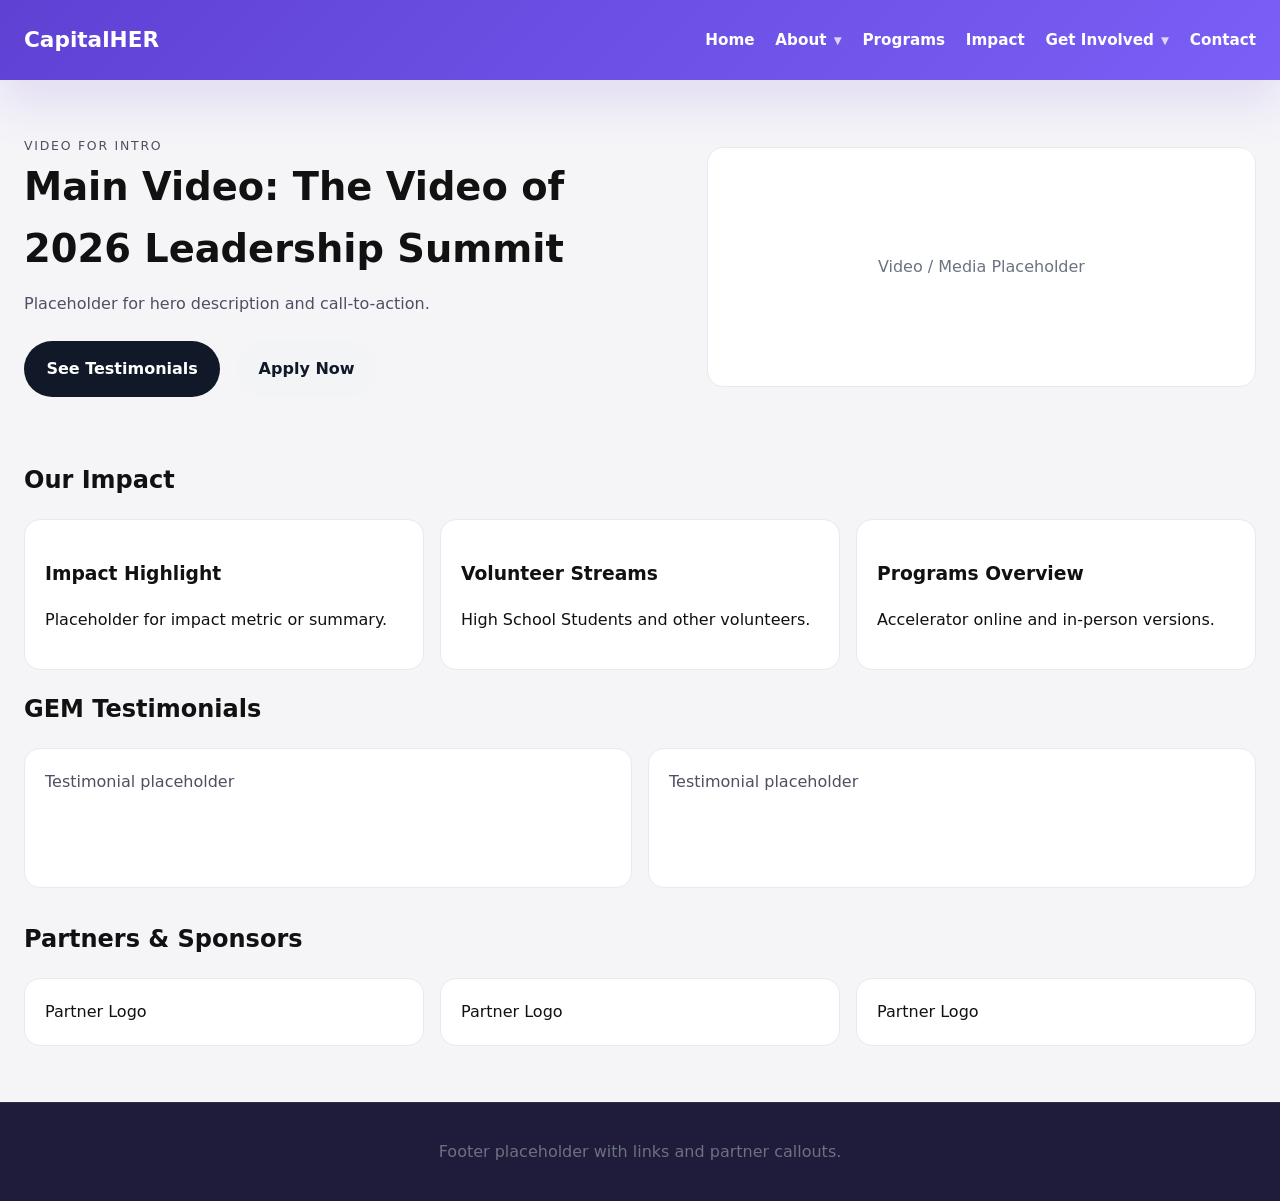
==== index.html @ e9efa6fd "rough" ====
<!doctype html>
<html lang="en">
<head>
  <meta charset="UTF-8">
  <meta name="viewport" content="width=device-width, initial-scale=1.0">
  <title>CapitalHER | Landing</title>
  <link rel="stylesheet" href="styles.css">
</head>
<body>
  <header class="site-header">
    <div class="logo">CapitalHER</div>
    <nav class="main-nav">
      <a href="index.html">Home</a>
      <details class="nav-group">
        <summary>About</summary>
        <div class="nav-dropdown">
          <a href="about-story.html">Our Story</a>
          <a href="about-team.html">Our Team</a>
          <a href="about-video.html">CapitalHER Video</a>
        </div>
      </details>
      <a href="programs.html">Programs</a>
      <a href="impact.html">Impact</a>
      <details class="nav-group">
        <summary>Get Involved</summary>
        <div class="nav-dropdown">
          <a href="get-involved-program.html">Apply to Program</a>
          <a href="get-involved-team.html">Apply to Team</a>
        </div>
      </details>
      <a href="contact.html">Contact</a>
    </nav>
  </header>

  <main>
    <section class="hero">
      <div class="hero-content">
        <p class="eyebrow">Video for Intro</p>
        <h1>Main Video: The Video of 2026 Leadership Summit</h1>
        <p class="intro-text">Placeholder for hero description and call-to-action.</p>
        <div class="hero-actions">
          <a class="btn" href="#testimonials">See Testimonials</a>
          <a class="btn secondary" href="get-involved.html">Apply Now</a>
        </div>
      </div>
      <div class="hero-media">
        <div class="video-placeholder">Video / Media Placeholder</div>
      </div>
    </section>

    <section class="overview" id="overview">
      <h2>Our Impact</h2>
      <div class="cards-grid">
        <article class="card"><h3>Impact Highlight</h3><p>Placeholder for impact metric or summary.</p></article>
        <article class="card"><h3>Volunteer Streams</h3><p>High School Students and other volunteers.</p></article>
        <article class="card"><h3>Programs Overview</h3><p>Accelerator online and in-person versions.</p></article>
      </div>
    </section>

    <section class="testimonials" id="testimonials">
      <h2>GEM Testimonials</h2>
      <div class="testimonial-list">
        <article class="testimonial-card"><p>Testimonial placeholder</p></article>
        <article class="testimonial-card"><p>Testimonial placeholder</p></article>
      </div>
    </section>

    <section class="partners">
      <h2>Partners & Sponsors</h2>
      <div class="partner-logos">
        <div class="logo-block">Partner Logo</div>
        <div class="logo-block">Partner Logo</div>
        <div class="logo-block">Partner Logo</div>
      </div>
    </section>
  </main>

  <footer class="site-footer">
    <p>Footer placeholder with links and partner callouts.</p>
  </footer>

  <script src="script.js"></script>
</body>
</html>
---- styles.css ----
:root {
  color-scheme: light;
  color: #111;
  background: #f5f5f8;
  font-family: Inter, system-ui, -apple-system, BlinkMacSystemFont, "Segoe UI", sans-serif;
}

* {
  box-sizing: border-box;
}

body {
  margin: 0;
  min-height: 100vh;
  line-height: 1.6;
}

img {
  max-width: 100%;
  display: block;
}

a {
  color: inherit;
  text-decoration: none;
}

.site-header,
.site-footer {
  padding: 1.25rem 1.5rem;
}

.site-header {
  position: sticky;
  top: 0;
  z-index: 10;
  background: linear-gradient(135deg, #5f41d4, #7b5ff6);
  box-shadow: 0 24px 48px rgba(92, 45, 208, 0.12);
  color: #ffffff;
}

.site-footer {
  background: #1f1b3a;
  color: #d8d7ff;
  border-top: 1px solid rgba(255,255,255,0.08);
}

.logo {
  font-weight: 800;
  font-size: 1.35rem;
  color: #ffffff;
}

.main-nav {
  display: flex;
  align-items: center;
  gap: 1.3rem;
  flex-wrap: wrap;
  margin-top: 0.75rem;
}

.main-nav a,
.main-nav summary {
  color: #ffffff;
  font-size: 0.95rem;
  font-weight: 600;
}

.main-nav a:hover,
.main-nav summary:hover {
  color: #f3ecff;
}

main {
  padding: 1.5rem;
}

.page-banner,
.hero,
.content-block,
.testimonials,
.partners,
.contact-block {
  margin-bottom: 2rem;
}

.page-banner h1,
.hero h1 {
  margin: 0 0 0.75rem;
  font-size: clamp(2rem, 3vw, 3rem);
}

.page-banner p,
.hero p,
.content-block p,
.testimonial-card p {
  margin: 0;
  color: #4f4f63;
}

.hero {
  display: grid;
  gap: 1.5rem;
  padding: 2rem 0;
}

.hero-content {
  max-width: 40rem;
}

.eyebrow {
  text-transform: uppercase;
  letter-spacing: 0.14em;
  font-size: 0.78rem;
  margin-bottom: 0.75rem;
  color: #8a8aa5;
}

.hero-actions {
  display: flex;
  flex-wrap: wrap;
  gap: 1rem;
  margin-top: 1.5rem;
}

.btn,
.btn.secondary {
  display: inline-flex;
  align-items: center;
  justify-content: center;
  padding: 0.95rem 1.4rem;
  border-radius: 999px;
  border: none;
  cursor: pointer;
  font-weight: 600;
}

.btn {
  background: #111827;
  color: #ffffff;
}

.btn.secondary {
  background: #f3f4f6;
  color: #111827;
}


.nav-group {
  position: relative;
}

.nav-group summary {
  list-style: none;
  cursor: pointer;
  display: inline-flex;
  align-items: center;
  gap: 0.2rem;
  padding: 0.5rem 0;
}

.nav-group summary::-webkit-details-marker {
  display: none;
}

.nav-group summary::after {
  content: '▼';
  font-size: 0.65rem;
  margin-left: 0.25rem;
  opacity: 0.75;
}

.nav-dropdown {
  position: absolute;
  top: calc(100% + 0.5rem);
  left: 0;
  background: #ffffff;
  border-radius: 1rem;
  padding: 0.75rem;
  box-shadow: 0 18px 40px rgba(15, 23, 42, 0.08);
  min-width: 12rem;
  display: grid;
  gap: 0.35rem;
  opacity: 0;
  pointer-events: none;
  transform: translateY(0.4rem);
  transition: opacity 0.2s ease, transform 0.2s ease;
  z-index: 20;
}

.nav-group[open] .nav-dropdown {
  opacity: 1;
  pointer-events: auto;
  transform: translateY(0);
}

.nav-dropdown a {
  display: block;
  padding: 0.7rem 0.9rem;
  border-radius: 0.8rem;
  color: #111827;
  background: #f8fafc;
}

.nav-dropdown a:hover {
  background: #eef2ff;
}

.video-placeholder,
.logo-block,
.testimonial-card,
.card {
  background: #ffffff;
  border: 1px solid #e8e8f0;
  border-radius: 1rem;
  padding: 1.25rem;
}

.video-placeholder {
  min-height: 240px;
  display: grid;
  place-items: center;
  color: #6b7280;
}

.grid-two-up,
.cards-grid,
.testimonial-list,
.partner-logos {
  display: grid;
  gap: 1rem;
}

.grid-two-up {
  grid-template-columns: repeat(auto-fit, minmax(18rem, 1fr));
}

.cards-grid,
.testimonial-list,
.partner-logos {
  grid-template-columns: repeat(auto-fit, minmax(14rem, 1fr));
}

.testimonial-card {
  min-height: 140px;
}

.content-block {
  padding: 1.5rem;
  background: #ffffff;
  border-radius: 1rem;
  border: 1px solid #e8e8f0;
}

.contact-form {
  display: grid;
  gap: 1rem;
  margin-top: 1rem;
}

.contact-form label {
  display: grid;
  gap: 0.5rem;
  font-weight: 600;
  color: #111827;
}

.contact-form input,
.contact-form textarea {
  width: 100%;
  padding: 0.95rem 1rem;
  border: 1px solid #d1d5db;
  border-radius: 0.85rem;
  background: #fff;
}

.contact-form textarea {
  min-height: 160px;
  resize: vertical;
}

.site-footer {
  text-align: center;
  color: #6b7280;
}

@media (min-width: 768px) {
  .site-header {
    display: flex;
    align-items: center;
    justify-content: space-between;
  }

  .main-nav {
    margin-top: 0;
  }

  .hero {
    grid-template-columns: 1.2fr 1fr;
    align-items: center;
  }
}
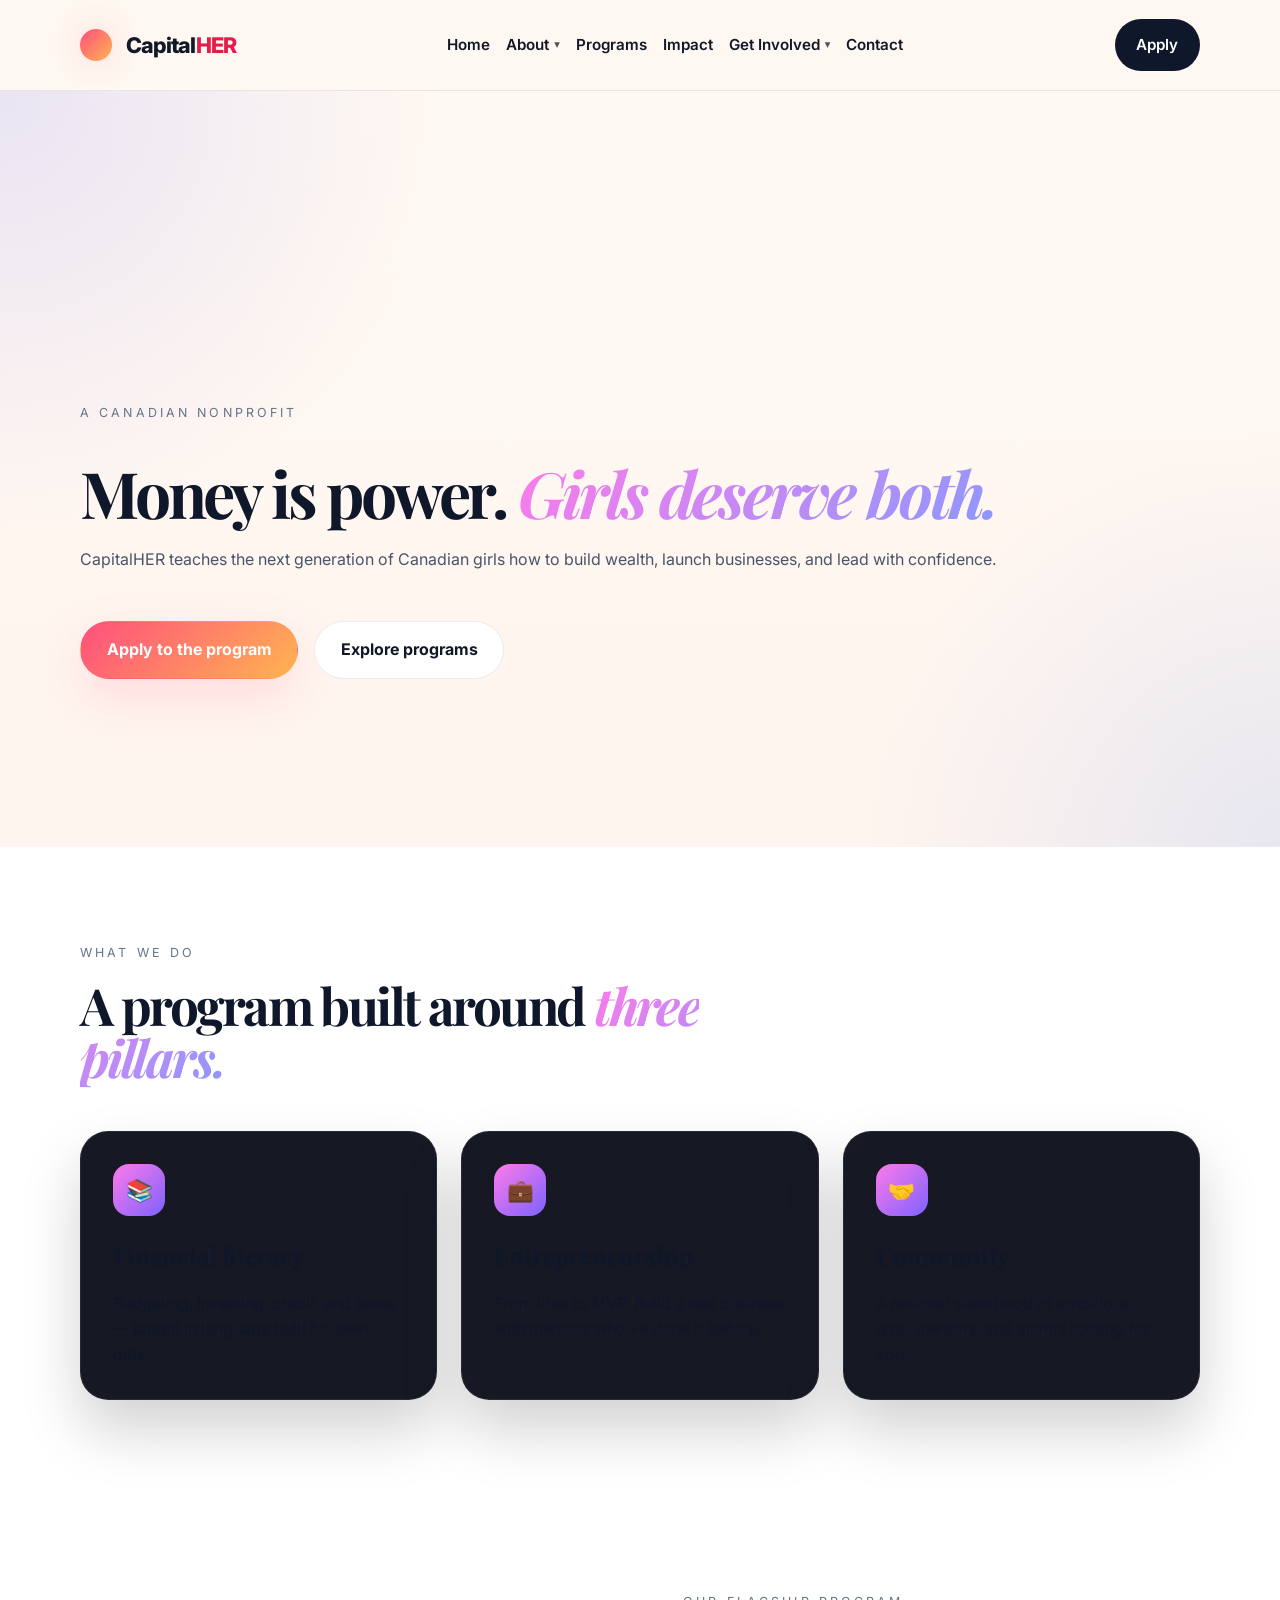
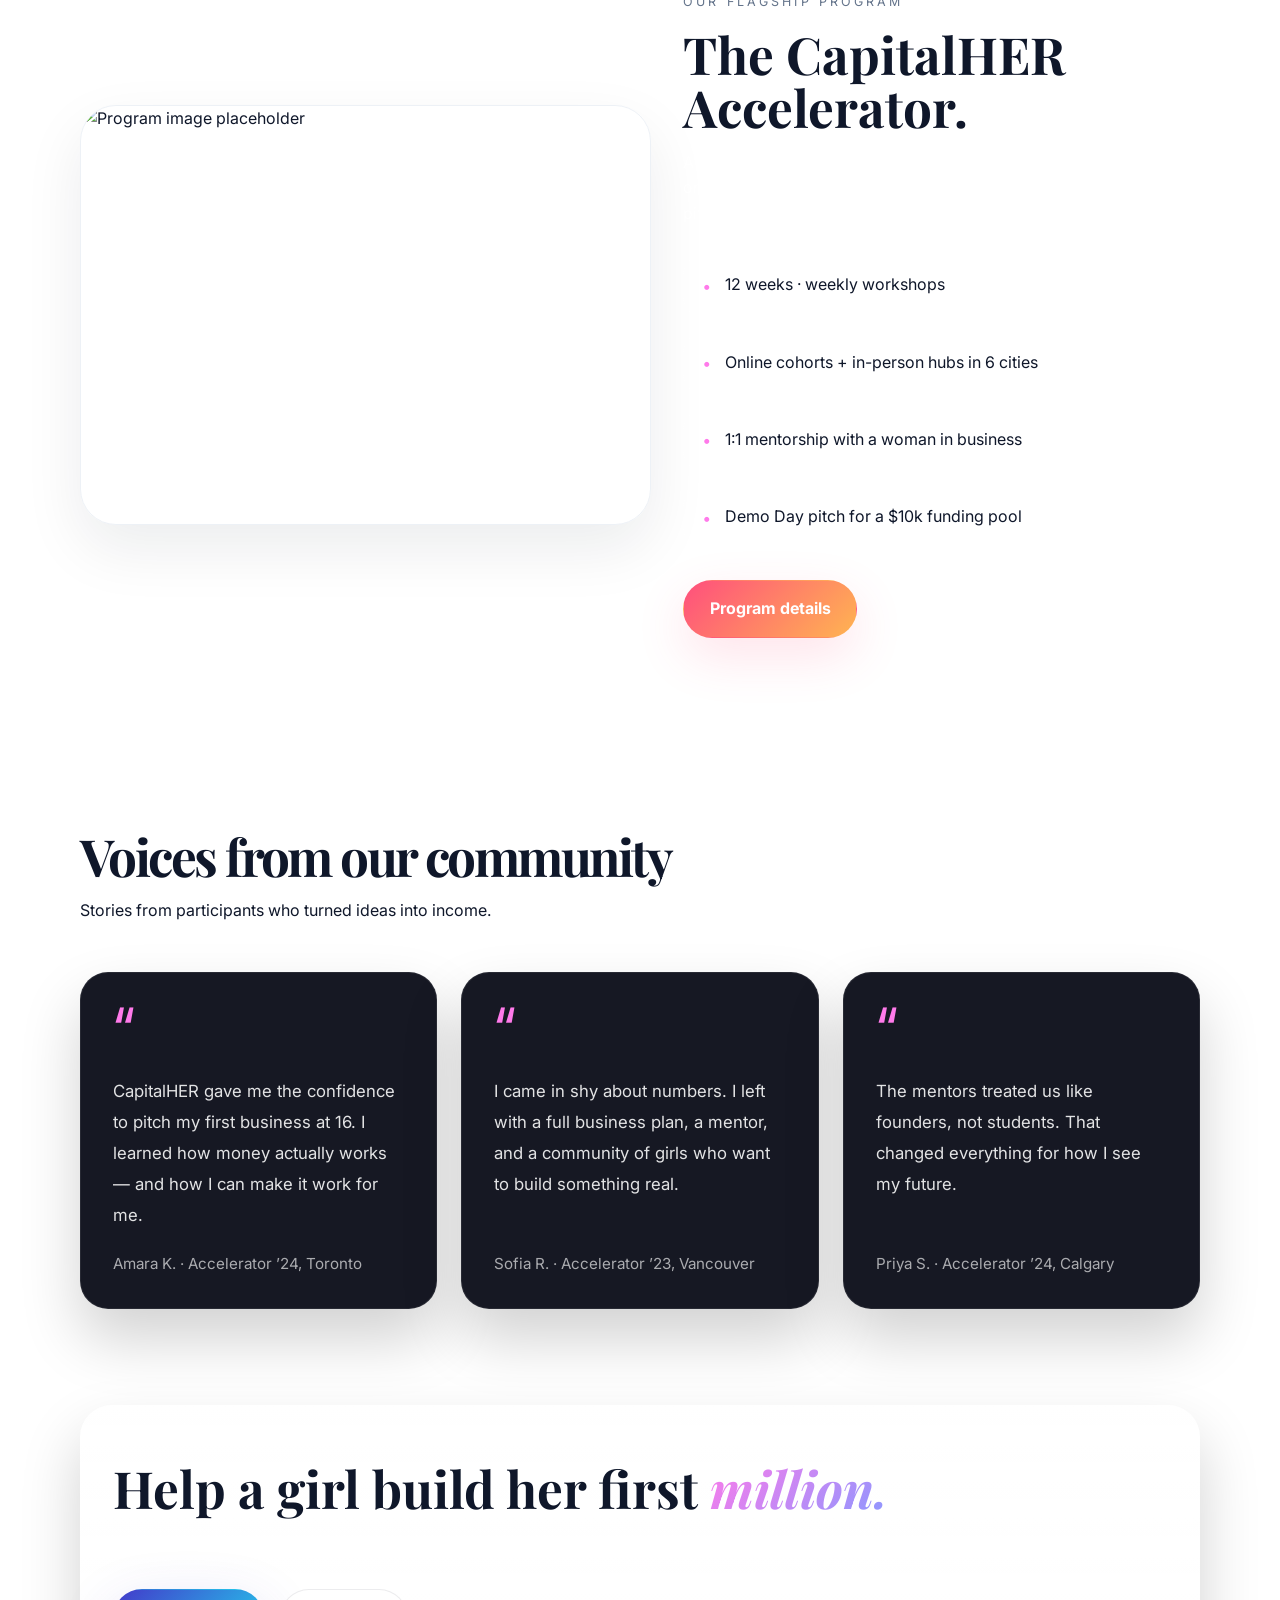
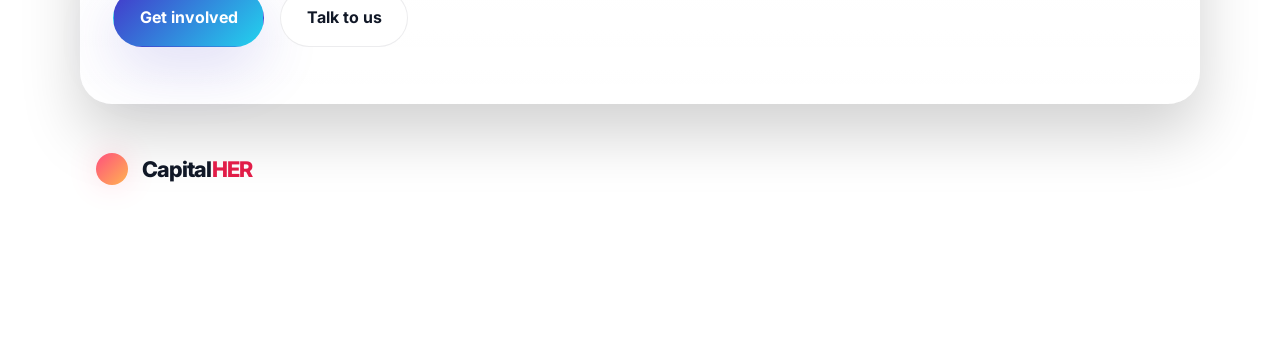
==== commit 0b3d9b91: "fix" ====
--- a/index.html
+++ b/index.html
@@ -3,82 +3,152 @@
 <head>
   <meta charset="UTF-8">
   <meta name="viewport" content="width=device-width, initial-scale=1.0">
-  <title>CapitalHER | Landing</title>
+  <title>CapitalHER — Empowering Girls in Canada</title>
   <link rel="stylesheet" href="styles.css">
 </head>
 <body>
+  <div class="page-shell">
   <header class="site-header">
-    <div class="logo">CapitalHER</div>
-    <nav class="main-nav">
-      <a href="index.html">Home</a>
-      <details class="nav-group">
-        <summary>About</summary>
-        <div class="nav-dropdown">
-          <a href="about-story.html">Our Story</a>
-          <a href="about-team.html">Our Team</a>
-          <a href="about-video.html">CapitalHER Video</a>
-        </div>
-      </details>
-      <a href="programs.html">Programs</a>
-      <a href="impact.html">Impact</a>
-      <details class="nav-group">
-        <summary>Get Involved</summary>
-        <div class="nav-dropdown">
-          <a href="get-involved-program.html">Apply to Program</a>
-          <a href="get-involved-team.html">Apply to Team</a>
-        </div>
-      </details>
-      <a href="contact.html">Contact</a>
-    </nav>
+    <div class="header-inner container">
+      <a class="brand" href="index.html">
+        <span class="brand-mark"></span>
+        <span class="brand-text">Capital<span>HER</span></span>
+      </a>
+      <nav class="main-nav" aria-label="Primary navigation">
+        <a href="index.html" class="nav-link">Home</a>
+        <details class="nav-group">
+          <summary class="nav-link">About</summary>
+          <div class="nav-dropdown">
+            <a href="about.html">About Us</a>
+            <a href="about-story.html">Our Story</a>
+            <a href="about-team.html">Our Team</a>
+            <a href="about-video.html">CapitalHER Video</a>
+          </div>
+        </details>
+        <a href="programs.html" class="nav-link">Programs</a>
+        <a href="impact.html" class="nav-link">Impact</a>
+        <details class="nav-group">
+          <summary class="nav-link">Get Involved</summary>
+          <div class="nav-dropdown">
+            <a href="get-involved.html">Overview</a>
+            <a href="get-involved-program.html">Apply to Program</a>
+            <a href="get-involved-team.html">Join the Team</a>
+          </div>
+        </details>
+        <a href="contact.html" class="nav-link">Contact</a>
+      </nav>
+      <button class="mobile-menu-toggle" aria-expanded="false" aria-label="Open menu">Menu</button>
+      <a href="get-involved-program.html" class="nav-action">Apply</a>
+    </div>
   </header>
 
-  <main>
-    <section class="hero">
-      <div class="hero-content">
-        <p class="eyebrow">Video for Intro</p>
-        <h1>Main Video: The Video of 2026 Leadership Summit</h1>
-        <p class="intro-text">Placeholder for hero description and call-to-action.</p>
-        <div class="hero-actions">
-          <a class="btn" href="#testimonials">See Testimonials</a>
-          <a class="btn secondary" href="get-involved.html">Apply Now</a>
+    <main>
+      <section class="hero-panel">
+        <div class="hero-overlay"></div>
+        <div class="hero-gradient"></div>
+        <div class="hero-content container">
+          <p class="eyebrow">A Canadian nonprofit</p>
+          <h1>Money is power. <span>Girls deserve both.</span></h1>
+          <p class="hero-copy">CapitalHER teaches the next generation of Canadian girls how to build wealth, launch businesses, and lead with confidence.</p>
+          <div class="hero-actions">
+            <a href="get-involved-program.html" class="btn btn-primary">Apply to the program</a>
+            <a href="programs.html" class="btn btn-secondary">Explore programs</a>
+          </div>
         </div>
+      </section>
+
+      <section class="section section-features container">
+        <div class="section-head">
+          <p class="eyebrow">What we do</p>
+          <h2>A program built around <span>three pillars.</span></h2>
+        </div>
+        <div class="feature-grid">
+          <article class="feature-card">
+            <div class="feature-icon">📚</div>
+            <h3>Financial literacy</h3>
+            <p>Budgeting, investing, credit, and taxes — taught in language built for teen girls.</p>
+          </article>
+          <article class="feature-card">
+            <div class="feature-icon">💼</div>
+            <h3>Entrepreneurship</h3>
+            <p>From idea to MVP. Build a real business with mentors who’ve done it before.</p>
+          </article>
+          <article class="feature-card">
+            <div class="feature-icon">🤝</div>
+            <h3>Community</h3>
+            <p>A national sisterhood of ambitious girls, mentors, and alumni rooting for you.</p>
+          </article>
+        </div>
+      </section>
+
+      <section class="section section-program container split-section">
+        <div class="split-image">
+          <img src="https://via.placeholder.com/1000x620?text=Program+image" alt="Program image placeholder">
+        </div>
+        <div class="split-content">
+          <p class="eyebrow">Our flagship program</p>
+          <h2>The CapitalHER <span>Accelerator.</span></h2>
+          <p class="section-copy">A 12-week cohort program for girls aged 13–18. Weekly workshops on money and business, paired with a mentor and a real Demo Day pitch — online or in-person.</p>
+          <ul class="program-list">
+            <li>12 weeks · weekly workshops</li>
+            <li>Online cohorts + in-person hubs in 6 cities</li>
+            <li>1:1 mentorship with a woman in business</li>
+            <li>Demo Day pitch for a $10k funding pool</li>
+          </ul>
+          <a href="programs.html" class="btn btn-primary">Program details</a>
+        </div>
+      </section>
+
+      <section class="section section-testimonials container">
+        <div class="section-head wide">
+          <h2>Voices from our community</h2>
+          <p>Stories from participants who turned ideas into income.</p>
+        </div>
+        <div class="testimonial-grid">
+          <article class="testimonial-card">
+            <span class="quote-mark">“</span>
+            <blockquote>CapitalHER gave me the confidence to pitch my first business at 16. I learned how money actually works — and how I can make it work for me.</blockquote>
+            <footer>Amara K. · Accelerator ’24, Toronto</footer>
+          </article>
+          <article class="testimonial-card">
+            <span class="quote-mark">“</span>
+            <blockquote>I came in shy about numbers. I left with a full business plan, a mentor, and a community of girls who want to build something real.</blockquote>
+            <footer>Sofia R. · Accelerator ’23, Vancouver</footer>
+          </article>
+          <article class="testimonial-card">
+            <span class="quote-mark">“</span>
+            <blockquote>The mentors treated us like founders, not students. That changed everything for how I see my future.</blockquote>
+            <footer>Priya S. · Accelerator ’24, Calgary</footer>
+          </article>
+        </div>
+      </section>
+
+      <section class="section section-cta container cta-panel">
+        <div class="cta-content">
+          <h2>Help a girl build her first <span>million.</span></h2>
+          <p>Mentor, volunteer, sponsor, or apply. There’s a way for everyone to be part of this story.</p>
+          <div class="hero-actions">
+            <a href="get-involved.html" class="btn btn-gradient">Get involved</a>
+            <a href="contact.html" class="btn btn-secondary">Talk to us</a>
+          </div>
+        </div>
+      </section>
+    </main>
+  <footer class="site-footer">
+    <div class="footer-inner container">
+      <div class="footer-brand">
+        <span class="brand-mark"></span>
+        <span class="brand-text">Capital<span>HER</span></span>
       </div>
-      <div class="hero-media">
-        <div class="video-placeholder">Video / Media Placeholder</div>
+      <p>Empowering girls across Canada through financial literacy and entrepreneurship education.</p>
+      <div class="footer-links">
+        <a href="#">Instagram</a>
+        <a href="#">LinkedIn</a>
+        <a href="mailto:hello@capitalher.ca">Email</a>
       </div>
-    </section>
-
-    <section class="overview" id="overview">
-      <h2>Our Impact</h2>
-      <div class="cards-grid">
-        <article class="card"><h3>Impact Highlight</h3><p>Placeholder for impact metric or summary.</p></article>
-        <article class="card"><h3>Volunteer Streams</h3><p>High School Students and other volunteers.</p></article>
-        <article class="card"><h3>Programs Overview</h3><p>Accelerator online and in-person versions.</p></article>
-      </div>
-    </section>
-
-    <section class="testimonials" id="testimonials">
-      <h2>GEM Testimonials</h2>
-      <div class="testimonial-list">
-        <article class="testimonial-card"><p>Testimonial placeholder</p></article>
-        <article class="testimonial-card"><p>Testimonial placeholder</p></article>
-      </div>
-    </section>
-
-    <section class="partners">
-      <h2>Partners & Sponsors</h2>
-      <div class="partner-logos">
-        <div class="logo-block">Partner Logo</div>
-        <div class="logo-block">Partner Logo</div>
-        <div class="logo-block">Partner Logo</div>
-      </div>
-    </section>
-  </main>
-
-  <footer class="site-footer">
-    <p>Footer placeholder with links and partner callouts.</p>
+    </div>
   </footer>
-
+  </div>
   <script src="script.js"></script>
 </body>
-</html>
+</html>
--- a/styles.css
+++ b/styles.css
@@ -1,21 +1,40 @@
+@import url('https://fonts.googleapis.com/css2?family=Inter:wght@400;500;600;700;800&family=Playfair+Display:ital,wght@0,700;1,700&display=swap');
+
+/* Global theme */
 :root {
   color-scheme: light;
-  color: #111;
-  background: #f5f5f8;
-  font-family: Inter, system-ui, -apple-system, BlinkMacSystemFont, "Segoe UI", sans-serif;
+  font-family: 'Inter', system-ui, -apple-system, BlinkMacSystemFont, "Segoe UI", sans-serif;
+  background: #fff8f4;
+  color: #0f172a;
+}
+
+h1,
+h2,
+h3,
+.card h2,
+.feature-card h3,
+.metric-card h3,
+.role-card h3 {
+  font-family: 'Playfair Display', Georgia, serif;
 }
 
 * {
   box-sizing: border-box;
+}
+
+html {
+  scroll-behavior: smooth;
 }
 
 body {
   margin: 0;
   min-height: 100vh;
   line-height: 1.6;
-}
-
-img {
+  background: #ffffff;
+}
+
+img,
+video {
   max-width: 100%;
   display: block;
 }
@@ -25,129 +44,115 @@
   text-decoration: none;
 }
 
-.site-header,
-.site-footer {
-  padding: 1.25rem 1.5rem;
+button,
+input,
+select,
+textarea {
+  font: inherit;
+}
+
+.page-shell {
+  min-height: 100vh;
+  display: flex;
+  flex-direction: column;
+}
+
+.container {
+  width: min(1120px, calc(100% - 2rem));
+  margin: 0 auto;
 }
 
 .site-header {
   position: sticky;
   top: 0;
-  z-index: 10;
-  background: linear-gradient(135deg, #5f41d4, #7b5ff6);
-  box-shadow: 0 24px 48px rgba(92, 45, 208, 0.12);
-  color: #ffffff;
-}
-
-.site-footer {
-  background: #1f1b3a;
-  color: #d8d7ff;
-  border-top: 1px solid rgba(255,255,255,0.08);
-}
-
-.logo {
+  z-index: 20;
+  backdrop-filter: blur(18px);
+  background: rgba(255, 247, 240, 0.92);
+  border-bottom: 1px solid rgba(15, 23, 42, 0.08);
+}
+
+.header-inner {
+  display: flex;
+  align-items: center;
+  justify-content: space-between;
+  gap: 1rem;
+  padding: 1rem 0;
+}
+
+.brand {
+  display: inline-flex;
+  align-items: center;
+  gap: 0.85rem;
+}
+
+.brand-mark {
+  width: 2rem;
+  height: 2rem;
+  border-radius: 1rem;
+  background: linear-gradient(135deg, #ff4f7d 0%, #ffb451 100%);
+  box-shadow: 0 0 30px rgba(255, 84, 125, 0.2);
+}
+
+.brand-text {
+  font-size: 1.35rem;
   font-weight: 800;
-  font-size: 1.35rem;
-  color: #ffffff;
+  letter-spacing: -0.04em;
+  color: #111827;
+}
+
+.brand-text span {
+  color: #e11d48;
 }
 
 .main-nav {
   display: flex;
   align-items: center;
-  gap: 1.3rem;
-  flex-wrap: wrap;
-  margin-top: 0.75rem;
-}
-
-.main-nav a,
-.main-nav summary {
+  justify-content: flex-end;
+  gap: 1rem;
+  flex: none;
+}
+
+.nav-link,
+.nav-action {
+  color: #111827;
+  font-weight: 600;
+  font-size: 0.95rem;
+}
+
+.nav-link:hover,
+.nav-action:hover {
+  color: #be185d;
+}
+
+.nav-action {
+  padding: 0.85rem 1.35rem;
+  border-radius: 999px;
+  background: #0f172a;
   color: #ffffff;
-  font-size: 0.95rem;
-  font-weight: 600;
-}
-
-.main-nav a:hover,
-.main-nav summary:hover {
-  color: #f3ecff;
-}
-
-main {
-  padding: 1.5rem;
-}
-
-.page-banner,
-.hero,
-.content-block,
-.testimonials,
-.partners,
-.contact-block {
-  margin-bottom: 2rem;
-}
-
-.page-banner h1,
-.hero h1 {
-  margin: 0 0 0.75rem;
-  font-size: clamp(2rem, 3vw, 3rem);
-}
-
-.page-banner p,
-.hero p,
-.content-block p,
-.testimonial-card p {
-  margin: 0;
-  color: #4f4f63;
-}
-
-.hero {
-  display: grid;
-  gap: 1.5rem;
-  padding: 2rem 0;
-}
-
-.hero-content {
-  max-width: 40rem;
-}
-
-.eyebrow {
-  text-transform: uppercase;
-  letter-spacing: 0.14em;
-  font-size: 0.78rem;
-  margin-bottom: 0.75rem;
-  color: #8a8aa5;
-}
-
-.hero-actions {
-  display: flex;
-  flex-wrap: wrap;
-  gap: 1rem;
-  margin-top: 1.5rem;
-}
-
-.btn,
-.btn.secondary {
-  display: inline-flex;
+  transition: background 0.2s ease, transform 0.2s ease;
+}
+
+.nav-group {
+  position: relative;
+}
+
+.mobile-menu-toggle {
+  display: none;
   align-items: center;
   justify-content: center;
-  padding: 0.95rem 1.4rem;
+  gap: 0.35rem;
+  border: 1px solid rgba(148, 163, 184, 0.3);
   border-radius: 999px;
-  border: none;
+  padding: 0.8rem 1rem;
+  background: rgba(255, 255, 255, 0.92);
+  color: #334155;
   cursor: pointer;
-  font-weight: 600;
-}
-
-.btn {
-  background: #111827;
-  color: #ffffff;
-}
-
-.btn.secondary {
-  background: #f3f4f6;
-  color: #111827;
-}
-
-
-.nav-group {
-  position: relative;
+  font-weight: 700;
+  transition: background 0.2s ease, transform 0.2s ease;
+}
+
+.mobile-menu-toggle:hover {
+  background: rgba(255, 255, 255, 1);
 }
 
 .nav-group summary {
@@ -155,8 +160,8 @@
   cursor: pointer;
   display: inline-flex;
   align-items: center;
-  gap: 0.2rem;
-  padding: 0.5rem 0;
+  gap: 0.3rem;
+  padding: 0.65rem 0;
 }
 
 .nav-group summary::-webkit-details-marker {
@@ -164,28 +169,25 @@
 }
 
 .nav-group summary::after {
-  content: '▼';
-  font-size: 0.65rem;
-  margin-left: 0.25rem;
+  content: '▾';
+  font-size: 0.7rem;
   opacity: 0.75;
 }
 
 .nav-dropdown {
   position: absolute;
-  top: calc(100% + 0.5rem);
+  top: calc(100% + 0.6rem);
   left: 0;
   background: #ffffff;
+  border: 1px solid rgba(148, 163, 184, 0.18);
   border-radius: 1rem;
-  padding: 0.75rem;
-  box-shadow: 0 18px 40px rgba(15, 23, 42, 0.08);
-  min-width: 12rem;
-  display: grid;
-  gap: 0.35rem;
+  padding: 0.7rem;
+  min-width: 14rem;
+  box-shadow: 0 30px 60px rgba(15, 23, 42, 0.06);
   opacity: 0;
   pointer-events: none;
   transform: translateY(0.4rem);
   transition: opacity 0.2s ease, transform 0.2s ease;
-  z-index: 20;
 }
 
 .nav-group[open] .nav-dropdown {
@@ -196,107 +198,528 @@
 
 .nav-dropdown a {
   display: block;
-  padding: 0.7rem 0.9rem;
-  border-radius: 0.8rem;
+  padding: 0.85rem 1rem;
+  border-radius: 0.95rem;
+  color: #0f172a;
+}
+
+.nav-dropdown a:hover {
+  background: #eff6ff;
+}
+
+.hero-panel,
+.page-banner {
+  position: relative;
+  overflow: hidden;
+}
+
+.hero-panel {
+  min-height: 84vh;
+  display: grid;
+  place-items: center;
+  background: linear-gradient(180deg, #fff6f0 0%, #fff1ec 100%);
+}
+
+.hero-panel::before,
+.page-banner::before {
+  content: '';
+  position: absolute;
+  inset: 0;
+  background: linear-gradient(180deg, rgba(255, 249, 243, 0.98), rgba(255, 245, 239, 0.85));
+}
+
+.hero-gradient {
+  position: absolute;
+  inset: 0;
+  background: radial-gradient(circle at top left, rgba(99, 102, 241, 0.14), transparent 30%),
+    radial-gradient(circle at bottom right, rgba(59, 130, 246, 0.12), transparent 28%);
+}
+
+.hero-content,
+.page-banner .banner-content {
+  position: relative;
+  z-index: 1;
+}
+
+.hero-content {
+  display: grid;
+  gap: 1.5rem;
+  padding: 5rem 0 6rem;
+}
+
+.page-banner {
+  padding: 5rem 0 4rem;
+}
+
+.page-banner .banner-content {
+  max-width: 720px;
+}
+
+.page-banner h1,
+.hero-content h1 {
+  margin: 0;
+  font-size: clamp(3rem, 5vw, 5.5rem);
+  line-height: 0.95;
+  letter-spacing: -0.05em;
+  font-weight: 700;
+}
+
+.page-banner h1 span,
+.hero-content h1 span {
+  font-style: italic;
+  background: linear-gradient(135deg, #ff7aea, #8b98ff);
+  -webkit-background-clip: text;
+  color: transparent;
+}
+
+.page-banner p,
+.hero-copy,
+.section-copy,
+.content-block p {
+  margin: 0;
+  color: #475569;
+}
+
+.page-banner p {
+  margin-top: 1.25rem;
+  max-width: 48rem;
+}
+
+.eyebrow {
+  text-transform: uppercase;
+  letter-spacing: 0.25em;
+  font-size: 0.78rem;
+  color: #64748b;
+  margin: 0 0 1rem;
+}
+
+.hero-actions,
+.action-group {
+  display: flex;
+  flex-wrap: wrap;
+  gap: 1rem;
+  margin-top: 1.5rem;
+}
+
+.btn {
+  display: inline-flex;
+  align-items: center;
+  justify-content: center;
+  gap: 0.5rem;
+  padding: 0.95rem 1.6rem;
+  border-radius: 999px;
+  border: 1px solid transparent;
+  font-weight: 700;
+  transition: transform 0.2s ease, background 0.2s ease, color 0.2s ease;
+}
+
+.btn:hover {
+  transform: translateY(-1px);
+}
+
+.btn-primary {
+  background: linear-gradient(135deg, #ff4f7d 0%, #ffb451 100%);
+  color: #ffffff;
+  border: 1px solid transparent;
+  box-shadow: 0 18px 50px rgba(255, 79, 125, 0.16);
+}
+
+.btn-gradient {
+  background: linear-gradient(135deg, #4338ca 0%, #22d3ee 100%);
+  color: #fff;
+  box-shadow: 0 20px 60px rgba(67, 56, 202, 0.18);
+}
+
+.btn-secondary {
+  background: #ffffff;
   color: #111827;
-  background: #f8fafc;
-}
-
-.nav-dropdown a:hover {
-  background: #eef2ff;
-}
-
-.video-placeholder,
-.logo-block,
+  border: 1px solid rgba(15, 23, 42, 0.08);
+}
+
+.section {
+  padding: 6rem 0;
+}
+
+.section-head {
+  max-width: 48rem;
+  margin-bottom: 3rem;
+}
+
+.section-head.wide {
+  max-width: 64rem;
+}
+
+.section-head h2 {
+  margin: 0;
+  font-size: clamp(2.75rem, 4vw, 4.5rem);
+  line-height: 1.02;
+  letter-spacing: -0.05em;
+}
+
+.section-head h2 span {
+  font-style: italic;
+  background: linear-gradient(135deg, #ff7aea, #8b98ff);
+  -webkit-background-clip: text;
+  color: transparent;
+}
+
+.cards-grid,
+.feature-grid,
+.testimonial-grid,
+.list-grid,
+.card-grid {
+  display: grid;
+  gap: 1.5rem;
+}
+
+.cards-grid,
+.feature-grid {
+  grid-template-columns: repeat(auto-fit, minmax(18rem, 1fr));
+}
+
+.testimonial-grid {
+  grid-template-columns: repeat(auto-fit, minmax(20rem, 1fr));
+}
+
+.card,
+.feature-card,
 .testimonial-card,
-.card {
-  background: #ffffff;
-  border: 1px solid #e8e8f0;
+.content-block,
+.cta-panel,
+.media-block,
+.metric-card,
+.role-card {
+  background: rgba(10, 12, 24, 0.95);
+  border: 1px solid rgba(255, 255, 255, 0.08);
+  border-radius: 1.75rem;
+  padding: 2rem;
+  box-shadow: 0 30px 60px rgba(0, 0, 0, 0.18);
+}
+
+.content-block {
+  margin-bottom: 1.5rem;
+}
+
+.card h2,
+.feature-card h3,
+.metric-card h3,
+.role-card h3 {
+  margin: 0 0 1rem;
+  font-size: 1.5rem;
+}
+
+.card p,
+.feature-card p,
+.metric-card p,
+.role-card p {
+  margin: 0;
+}
+
+.feature-icon {
+  width: 3.25rem;
+  height: 3.25rem;
   border-radius: 1rem;
-  padding: 1.25rem;
-}
-
-.video-placeholder {
-  min-height: 240px;
+  background: linear-gradient(135deg, #ff7aea 0%, #7c62ff 100%);
   display: grid;
   place-items: center;
-  color: #6b7280;
-}
-
-.grid-two-up,
-.cards-grid,
-.testimonial-list,
-.partner-logos {
+  font-size: 1.35rem;
+  margin-bottom: 1.25rem;
+}
+
+.split-section {
+  display: grid;
+  gap: 2rem;
+  align-items: center;
+}
+
+.split-image img,
+.media-block img {
+  width: 100%;
+  min-height: 420px;
+  max-height: 560px;
+  border-radius: 2.25rem;
+  object-fit: cover;
+  display: block;
+  border: 1px solid rgba(226, 232, 240, 0.6);
+  box-shadow: 0 24px 60px rgba(15, 23, 42, 0.08);
+}
+
+.split-content h2,
+.media-block h2 {
+  margin: 0 0 1rem;
+  font-size: clamp(2.5rem, 4vw, 4rem);
+  line-height: 1.03;
+}
+
+.section-copy {
+  margin: 0 0 1.8rem;
+  color: rgba(255, 255, 255, 0.78);
+  max-width: 42rem;
+}
+
+.program-list,
+.role-list,
+.metric-list {
+  list-style: none;
+  margin: 0 0 2rem;
+  padding: 0;
   display: grid;
   gap: 1rem;
 }
 
-.grid-two-up {
-  grid-template-columns: repeat(auto-fit, minmax(18rem, 1fr));
-}
-
-.cards-grid,
-.testimonial-list,
-.partner-logos {
-  grid-template-columns: repeat(auto-fit, minmax(14rem, 1fr));
+.program-list li,
+.role-list li,
+.metric-list li {
+  display: flex;
+  align-items: flex-start;
+  gap: 0.85rem;
+  padding: 1rem 1.2rem;
+  border-radius: 1.25rem;
+  background: rgba(255, 255, 255, 0.05);
+  border: 1px solid rgba(255, 255, 255, 0.06);
+}
+
+.program-list li::before,
+.role-list li::before,
+.metric-list li::before {
+  content: '•';
+  color: #ff7aea;
+  font-weight: 700;
+  margin-top: 0.1rem;
 }
 
 .testimonial-card {
-  min-height: 140px;
-}
-
-.content-block {
-  padding: 1.5rem;
-  background: #ffffff;
-  border-radius: 1rem;
-  border: 1px solid #e8e8f0;
+  display: flex;
+  flex-direction: column;
+  gap: 1.25rem;
+}
+
+.quote-mark {
+  font-size: 4rem;
+  line-height: 0.8;
+  color: #ff7aea;
+}
+
+.testimonial-card blockquote {
+  margin: 0;
+  font-size: 1.05rem;
+  line-height: 1.85;
+  color: rgba(255, 255, 255, 0.88);
+}
+
+.testimonial-card footer {
+  margin-top: auto;
+  color: rgba(255, 255, 255, 0.64);
+  font-size: 0.95rem;
+}
+
+.cta-panel {
+  background: linear-gradient(180deg, rgba(255, 255, 255, 0.05), rgba(255, 255, 255, 0.02));
+  border-radius: 2rem;
+  padding: 3.5rem 2rem;
+}
+
+.cta-content {
+  max-width: 54rem;
+}
+
+.cta-content h2 {
+  margin: 0 0 1rem;
+  font-size: clamp(3rem, 4vw, 4.25rem);
+  line-height: 1.02;
+}
+
+.cta-content h2 span {
+  font-style: italic;
+  background: linear-gradient(135deg, #ff7aea, #8b98ff);
+  -webkit-background-clip: text;
+  color: transparent;
+}
+
+.cta-content p {
+  margin: 0 0 2rem;
+  color: rgba(255, 255, 255, 0.74);
+  font-size: 1.05rem;
+}
+
+.contact-block {
+  display: grid;
+  gap: 2rem;
 }
 
 .contact-form {
   display: grid;
   gap: 1rem;
-  margin-top: 1rem;
 }
 
 .contact-form label {
   display: grid;
   gap: 0.5rem;
-  font-weight: 600;
-  color: #111827;
+  font-size: 0.95rem;
 }
 
 .contact-form input,
 .contact-form textarea {
   width: 100%;
-  padding: 0.95rem 1rem;
-  border: 1px solid #d1d5db;
-  border-radius: 0.85rem;
-  background: #fff;
+  border-radius: 1rem;
+  border: 1px solid rgba(255, 255, 255, 0.12);
+  background: rgba(255, 255, 255, 0.04);
+  color: #fff;
+  padding: 1rem 1.1rem;
+  outline: none;
 }
 
 .contact-form textarea {
-  min-height: 160px;
+  min-height: 180px;
   resize: vertical;
 }
 
-.site-footer {
-  text-align: center;
-  color: #6b7280;
+.contact-form button {
+  width: fit-content;
+}
+
+.footer-inner {
+  display: grid;
+  gap: 1.5rem;
+  max-width: 1120px;
+  margin: 0 auto;
+  padding: 3rem 1rem;
+}
+
+.footer-brand {
+  display: inline-flex;
+  align-items: center;
+  gap: 0.85rem;
+}
+
+.footer-links {
+  display: flex;
+  flex-wrap: wrap;
+  gap: 1rem;
+}
+
+.footer-links a {
+  color: rgba(255, 255, 255, 0.72);
+}
+
+.footer-links a:hover {
+  color: #fff;
+}
+
+.footer-inner p {
+  margin: 0;
+  max-width: 40rem;
+  color: rgba(255, 255, 255, 0.72);
 }
 
 @media (min-width: 768px) {
-  .site-header {
+  .header-inner {
+    padding: 1.2rem 0;
+  }
+
+  .split-section {
+    grid-template-columns: 1.05fr 0.95fr;
+  }
+
+  .hero-content {
+    padding: 6rem 0 8rem;
+  }
+}
+
+@media (min-width: 1024px) {
+  .page-banner,
+  .hero-panel {
+    padding-top: 6rem;
+  }
+
+  .hero-content h1,
+  .page-banner h1 {
+    font-size: clamp(4rem, 4.5vw, 6rem);
+  }
+}
+
+@media (max-width: 900px) {
+  .main-nav,
+  .nav-action {
+    display: none;
+  }
+
+  .mobile-menu-toggle {
+    display: inline-flex;
+  }
+
+  .main-nav {
+    display: none;
+    position: fixed;
+    inset: 5.2rem 1rem 1rem;
+    flex-direction: column;
+    gap: 0.75rem;
+    padding: 1.5rem;
+    background: rgba(6, 8, 20, 0.98);
+    border: 1px solid rgba(255, 255, 255, 0.08);
+    border-radius: 1.75rem;
+    box-shadow: 0 40px 80px rgba(0, 0, 0, 0.4);
+    z-index: 40;
+  }
+
+  body.mobile-menu-open .main-nav {
     display: flex;
-    align-items: center;
-    justify-content: space-between;
-  }
-
-  .main-nav {
-    margin-top: 0;
-  }
-
-  .hero {
-    grid-template-columns: 1.2fr 1fr;
-    align-items: center;
-  }
-}
+  }
+
+  body.mobile-menu-open .nav-group {
+    width: 100%;
+  }
+
+  .main-nav a,
+  .main-nav summary {
+    padding: 0.75rem 1rem;
+    border-radius: 1.25rem;
+    background: rgba(255, 255, 255, 0.03);
+  }
+
+  .main-nav a {
+    display: block;
+  }
+
+  .nav-dropdown {
+    position: static;
+    top: auto;
+    left: auto;
+    width: 100%;
+    background: rgba(255, 255, 255, 0.06);
+    border: none;
+    box-shadow: none;
+    opacity: 1;
+    pointer-events: auto;
+    transform: none;
+    padding: 0.75rem 0.75rem 0.5rem;
+  }
+
+  .nav-dropdown a {
+    padding-left: 1.25rem;
+  }
+
+  .nav-group summary::after {
+    content: '▸';
+  }
+
+  .nav-group[open] summary::after {
+    content: '▾';
+  }
+}
+
+@media (max-width: 640px) {
+  .page-banner,
+  .hero-panel {
+    padding: 4rem 0 3rem;
+  }
+
+  .section {
+    padding: 4.5rem 0;
+  }
+
+  .page-banner h1,
+  .hero-content h1 {
+    font-size: clamp(2.6rem, 10vw, 4rem);
+  }
+}
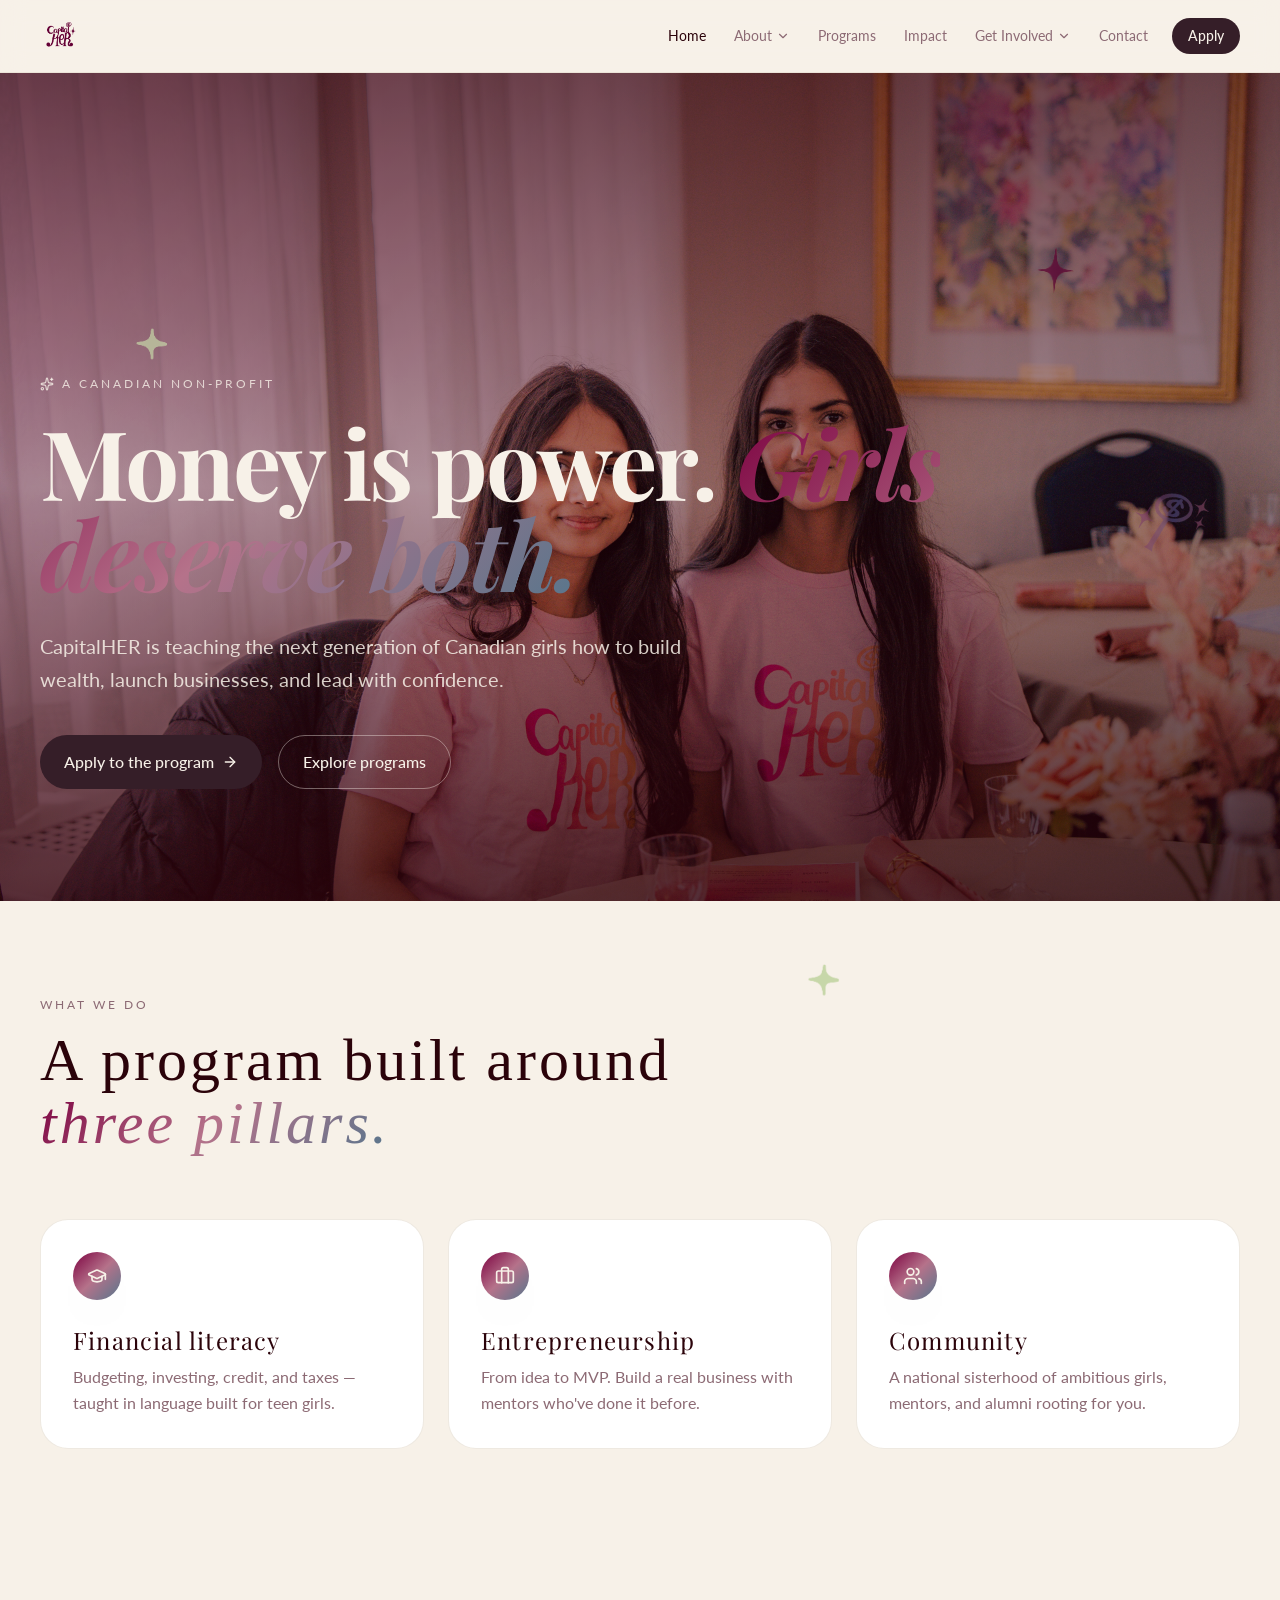
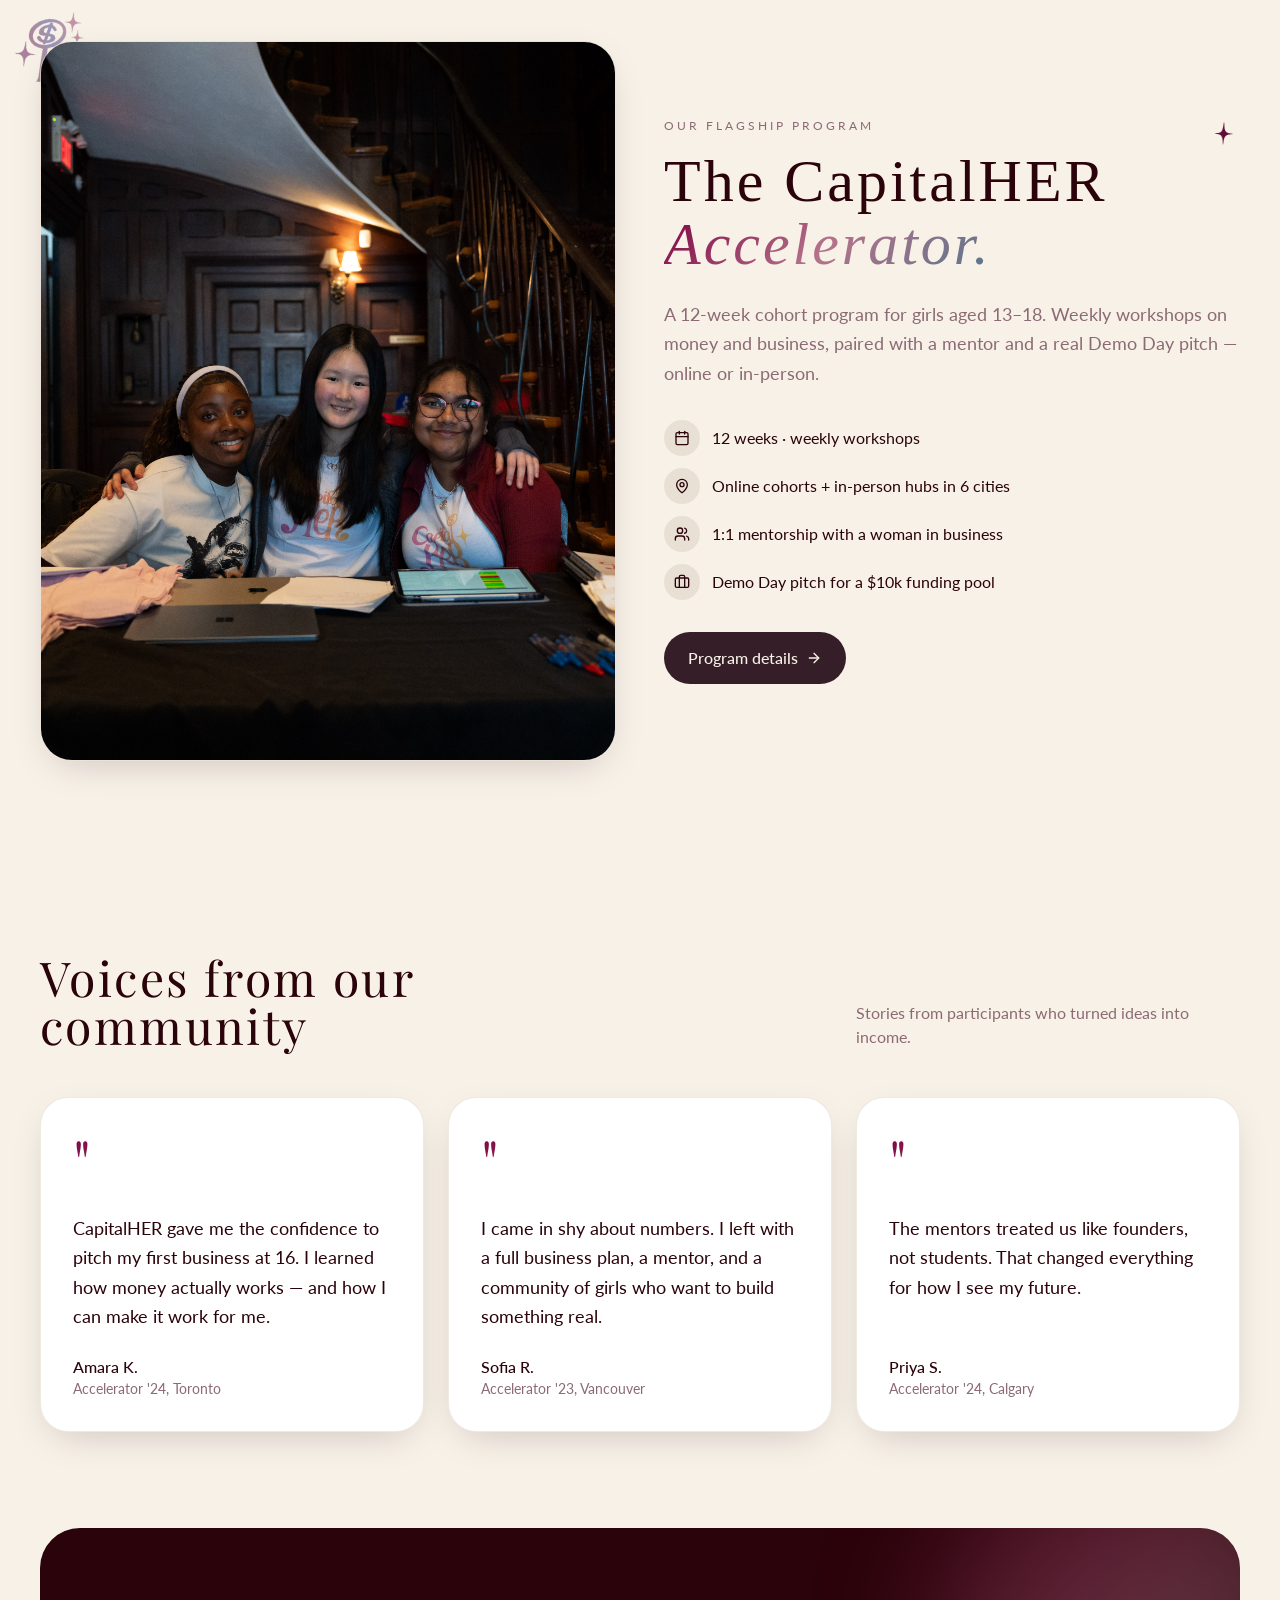
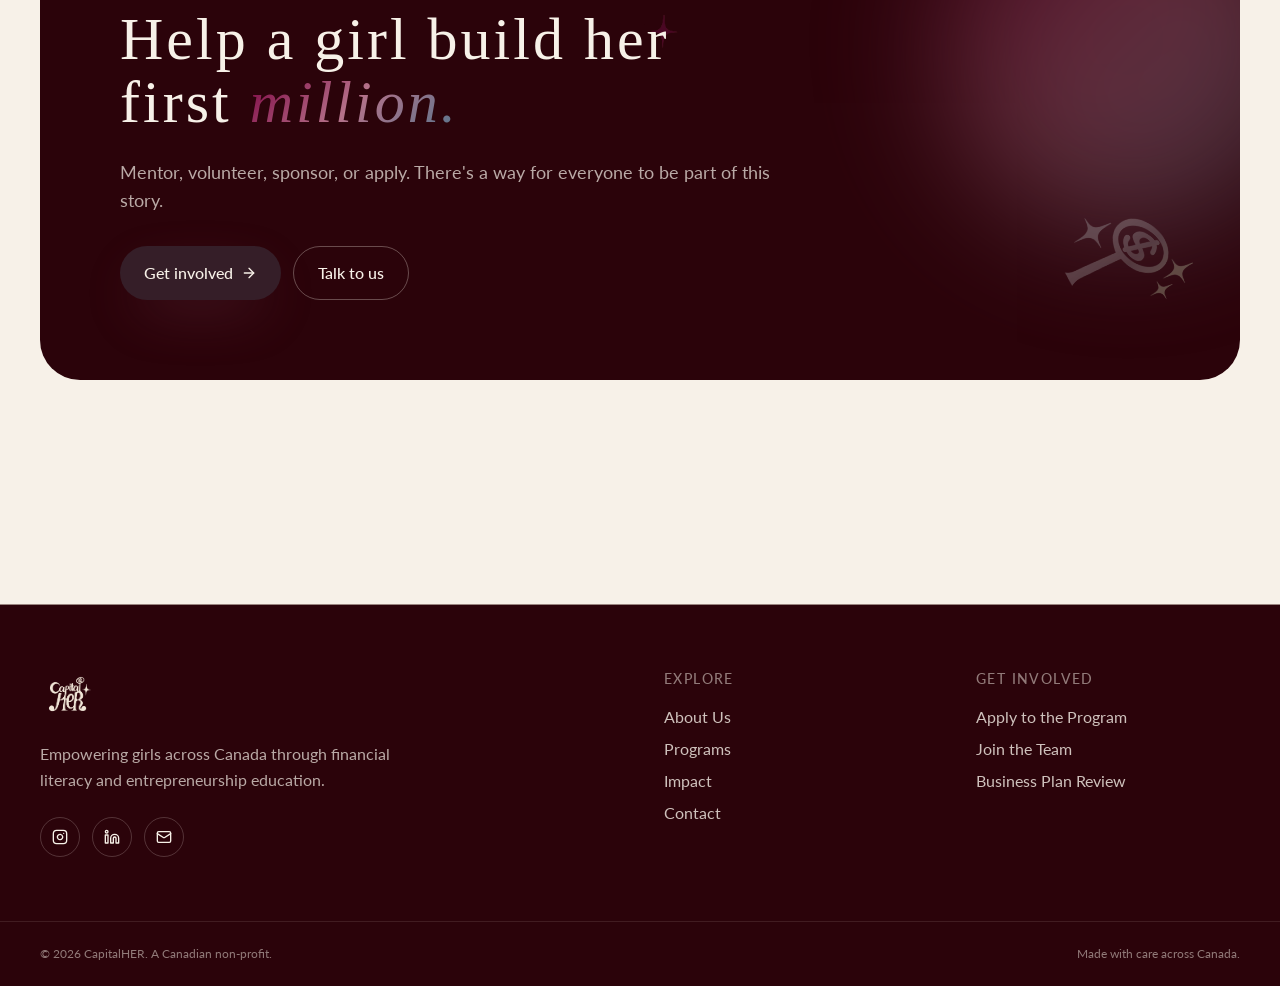
==== commit 9a31e278: "Match site to reference design with assets and updated pages. Rebuild all HTML from the live referen" ====
--- a/index.html
+++ b/index.html
@@ -1,154 +1,17 @@
-<!doctype html>
-<html lang="en">
-<head>
-  <meta charset="UTF-8">
-  <meta name="viewport" content="width=device-width, initial-scale=1.0">
-  <title>CapitalHER — Empowering Girls in Canada</title>
-  <link rel="stylesheet" href="styles.css">
-</head>
-<body>
-  <div class="page-shell">
-  <header class="site-header">
-    <div class="header-inner container">
-      <a class="brand" href="index.html">
-        <span class="brand-mark"></span>
-        <span class="brand-text">Capital<span>HER</span></span>
-      </a>
-      <nav class="main-nav" aria-label="Primary navigation">
-        <a href="index.html" class="nav-link">Home</a>
-        <details class="nav-group">
-          <summary class="nav-link">About</summary>
-          <div class="nav-dropdown">
-            <a href="about.html">About Us</a>
-            <a href="about-story.html">Our Story</a>
-            <a href="about-team.html">Our Team</a>
-            <a href="about-video.html">CapitalHER Video</a>
-          </div>
-        </details>
-        <a href="programs.html" class="nav-link">Programs</a>
-        <a href="impact.html" class="nav-link">Impact</a>
-        <details class="nav-group">
-          <summary class="nav-link">Get Involved</summary>
-          <div class="nav-dropdown">
-            <a href="get-involved.html">Overview</a>
-            <a href="get-involved-program.html">Apply to Program</a>
-            <a href="get-involved-team.html">Join the Team</a>
-          </div>
-        </details>
-        <a href="contact.html" class="nav-link">Contact</a>
-      </nav>
-      <button class="mobile-menu-toggle" aria-expanded="false" aria-label="Open menu">Menu</button>
-      <a href="get-involved-program.html" class="nav-action">Apply</a>
-    </div>
-  </header>
-
-    <main>
-      <section class="hero-panel">
-        <div class="hero-overlay"></div>
-        <div class="hero-gradient"></div>
-        <div class="hero-content container">
-          <p class="eyebrow">A Canadian nonprofit</p>
-          <h1>Money is power. <span>Girls deserve both.</span></h1>
-          <p class="hero-copy">CapitalHER teaches the next generation of Canadian girls how to build wealth, launch businesses, and lead with confidence.</p>
-          <div class="hero-actions">
-            <a href="get-involved-program.html" class="btn btn-primary">Apply to the program</a>
-            <a href="programs.html" class="btn btn-secondary">Explore programs</a>
-          </div>
-        </div>
-      </section>
-
-      <section class="section section-features container">
-        <div class="section-head">
-          <p class="eyebrow">What we do</p>
-          <h2>A program built around <span>three pillars.</span></h2>
-        </div>
-        <div class="feature-grid">
-          <article class="feature-card">
-            <div class="feature-icon">📚</div>
-            <h3>Financial literacy</h3>
-            <p>Budgeting, investing, credit, and taxes — taught in language built for teen girls.</p>
-          </article>
-          <article class="feature-card">
-            <div class="feature-icon">💼</div>
-            <h3>Entrepreneurship</h3>
-            <p>From idea to MVP. Build a real business with mentors who’ve done it before.</p>
-          </article>
-          <article class="feature-card">
-            <div class="feature-icon">🤝</div>
-            <h3>Community</h3>
-            <p>A national sisterhood of ambitious girls, mentors, and alumni rooting for you.</p>
-          </article>
-        </div>
-      </section>
-
-      <section class="section section-program container split-section">
-        <div class="split-image">
-          <img src="https://via.placeholder.com/1000x620?text=Program+image" alt="Program image placeholder">
-        </div>
-        <div class="split-content">
-          <p class="eyebrow">Our flagship program</p>
-          <h2>The CapitalHER <span>Accelerator.</span></h2>
-          <p class="section-copy">A 12-week cohort program for girls aged 13–18. Weekly workshops on money and business, paired with a mentor and a real Demo Day pitch — online or in-person.</p>
-          <ul class="program-list">
-            <li>12 weeks · weekly workshops</li>
-            <li>Online cohorts + in-person hubs in 6 cities</li>
-            <li>1:1 mentorship with a woman in business</li>
-            <li>Demo Day pitch for a $10k funding pool</li>
-          </ul>
-          <a href="programs.html" class="btn btn-primary">Program details</a>
-        </div>
-      </section>
-
-      <section class="section section-testimonials container">
-        <div class="section-head wide">
-          <h2>Voices from our community</h2>
-          <p>Stories from participants who turned ideas into income.</p>
-        </div>
-        <div class="testimonial-grid">
-          <article class="testimonial-card">
-            <span class="quote-mark">“</span>
-            <blockquote>CapitalHER gave me the confidence to pitch my first business at 16. I learned how money actually works — and how I can make it work for me.</blockquote>
-            <footer>Amara K. · Accelerator ’24, Toronto</footer>
-          </article>
-          <article class="testimonial-card">
-            <span class="quote-mark">“</span>
-            <blockquote>I came in shy about numbers. I left with a full business plan, a mentor, and a community of girls who want to build something real.</blockquote>
-            <footer>Sofia R. · Accelerator ’23, Vancouver</footer>
-          </article>
-          <article class="testimonial-card">
-            <span class="quote-mark">“</span>
-            <blockquote>The mentors treated us like founders, not students. That changed everything for how I see my future.</blockquote>
-            <footer>Priya S. · Accelerator ’24, Calgary</footer>
-          </article>
-        </div>
-      </section>
-
-      <section class="section section-cta container cta-panel">
-        <div class="cta-content">
-          <h2>Help a girl build her first <span>million.</span></h2>
-          <p>Mentor, volunteer, sponsor, or apply. There’s a way for everyone to be part of this story.</p>
-          <div class="hero-actions">
-            <a href="get-involved.html" class="btn btn-gradient">Get involved</a>
-            <a href="contact.html" class="btn btn-secondary">Talk to us</a>
-          </div>
-        </div>
-      </section>
-    </main>
-  <footer class="site-footer">
-    <div class="footer-inner container">
-      <div class="footer-brand">
-        <span class="brand-mark"></span>
-        <span class="brand-text">Capital<span>HER</span></span>
-      </div>
-      <p>Empowering girls across Canada through financial literacy and entrepreneurship education.</p>
-      <div class="footer-links">
-        <a href="#">Instagram</a>
-        <a href="#">LinkedIn</a>
-        <a href="mailto:hello@capitalher.ca">Email</a>
-      </div>
-    </div>
-  </footer>
-  </div>
-  <script src="script.js"></script>
-</body>
-</html>+<!DOCTYPE html><html lang="en">
+<head><meta charset="utf-8"/><meta name="viewport" content="width=device-width, initial-scale=1"/><link rel="preload" as="image" href="LogoBurgundy.png"/><link rel="preload" as="image" href="StarBurgundy.png"/><link rel="preload" as="image" href="StarGreen.png"/><link rel="preload" as="image" href="IconPurple.png"/><link rel="preload" as="image" href="CapitalHER-15.jpg"/><link rel="preload" as="image" href="IconGreen.png"/><link rel="preload" as="image" href="LogoCream.png"/><link rel="stylesheet" href="assets/styles-BcEXsczJ.css" data-precedence="default"/><title>CapitalHER — Empowering Girls in Canada through Financial Literacy</title><meta name="author" content="CapitalHER"/><meta property="og:title" content="CapitalHER — Empowering Girls in Canada"/><meta property="og:description" content="Financial literacy and entrepreneurship education for girls across Canada."/><meta property="og:type" content="website"/><meta name="twitter:card" content="summary"/><meta name="twitter:site" content="@Lovable"/><meta name="description" content="Canadian non-profit teaching girls financial literacy and entrepreneurship through accelerator programs and mentorship."/></head><body><div class="min-h-screen flex flex-col"><header class="sticky top-0 z-50 backdrop-blur-md bg-background/75 border-b border-border/60"><div class="container-x flex items-center justify-between py-4"><a class="flex items-center gap-2 group active" href="index.html" data-status="active" aria-current="page"><img src="LogoBurgundy.png" alt="CapitalHER Logo" class="h-10 w-auto object-contain transition-transform group-hover:scale-105"/></a><nav class="hidden md:flex items-center gap-1 text-sm"><a class="px-3 py-2 transition-colors text-foreground" href="index.html" data-status="active" aria-current="page">Home</a><div class="relative group"><a class="inline-flex items-center gap-1 px-3 py-2 transition-colors text-muted-foreground hover:text-foreground" href="about.html">About<svg xmlns="http://www.w3.org/2000/svg" width="24" height="24" viewBox="0 0 24 24" fill="none" stroke="currentColor" stroke-width="2" stroke-linecap="round" stroke-linejoin="round" class="lucide lucide-chevron-down size-3.5 transition-transform group-hover:rotate-180" aria-hidden="true"><path d="m6 9 6 6 6-6"></path></svg></a><div class="invisible opacity-0 translate-y-1 group-hover:visible group-hover:opacity-100 group-hover:translate-y-0 transition-all absolute left-0 top-full pt-2 min-w-56"><div class="rounded-2xl border border-border/60 bg-popover shadow-card overflow-hidden p-1.5"><a class="block rounded-xl px-3 py-2 text-sm transition-colors text-muted-foreground hover:text-foreground hover:bg-muted/60" href="about.html">About Us</a><a class="block rounded-xl px-3 py-2 text-sm transition-colors text-muted-foreground hover:text-foreground hover:bg-muted/60" href="about-story.html">Our Story</a><a class="block rounded-xl px-3 py-2 text-sm transition-colors text-muted-foreground hover:text-foreground hover:bg-muted/60" href="about-team.html">Our Team</a></div></div></div><a class="px-3 py-2 transition-colors text-muted-foreground hover:text-foreground" href="programs.html">Programs</a><a class="px-3 py-2 transition-colors text-muted-foreground hover:text-foreground" href="impact.html">Impact</a><div class="relative group"><a class="inline-flex items-center gap-1 px-3 py-2 transition-colors text-muted-foreground hover:text-foreground" href="get-involved.html">Get Involved<svg xmlns="http://www.w3.org/2000/svg" width="24" height="24" viewBox="0 0 24 24" fill="none" stroke="currentColor" stroke-width="2" stroke-linecap="round" stroke-linejoin="round" class="lucide lucide-chevron-down size-3.5 transition-transform group-hover:rotate-180" aria-hidden="true"><path d="m6 9 6 6 6-6"></path></svg></a><div class="invisible opacity-0 translate-y-1 group-hover:visible group-hover:opacity-100 group-hover:translate-y-0 transition-all absolute left-0 top-full pt-2 min-w-56"><div class="rounded-2xl border border-border/60 bg-popover shadow-card overflow-hidden p-1.5"><a class="block rounded-xl px-3 py-2 text-sm transition-colors text-muted-foreground hover:text-foreground hover:bg-muted/60" href="get-involved.html">Overview</a><a class="block rounded-xl px-3 py-2 text-sm transition-colors text-muted-foreground hover:text-foreground hover:bg-muted/60" href="get-involved-program.html">Apply to the Program</a><a class="block rounded-xl px-3 py-2 text-sm transition-colors text-muted-foreground hover:text-foreground hover:bg-muted/60" href="get-involved-team.html">Join the Team</a></div></div></div><a class="px-3 py-2 transition-colors text-muted-foreground hover:text-foreground" href="contact.html">Contact</a><a href="get-involved-program.html" class="ml-2 inline-flex items-center rounded-full bg-secondary text-secondary-foreground px-4 py-2 text-sm font-medium hover:bg-secondary/90 transition-all">Apply</a></nav>
+<nav id="mobile-nav" class="md:hidden hidden fixed inset-x-4 top-[4.5rem] z-50 flex flex-col gap-1 rounded-2xl border border-border/60 bg-popover p-3 shadow-card text-sm max-h-[calc(100vh-6rem)] overflow-y-auto" aria-label="Mobile navigation">
+  <a class="block rounded-xl px-3 py-2 text-muted-foreground hover:text-foreground hover:bg-muted/60" href="index.html">Home</a>
+  <a class="block rounded-xl px-3 py-2 text-muted-foreground hover:text-foreground hover:bg-muted/60" href="about.html">About Us</a>
+  <a class="block rounded-xl px-3 py-2 text-muted-foreground hover:text-foreground hover:bg-muted/60" href="about-story.html">Our Story</a>
+  <a class="block rounded-xl px-3 py-2 text-muted-foreground hover:text-foreground hover:bg-muted/60" href="about-team.html">Our Team</a>
+  <a class="block rounded-xl px-3 py-2 text-muted-foreground hover:text-foreground hover:bg-muted/60" href="programs.html">Programs</a>
+  <a class="block rounded-xl px-3 py-2 text-muted-foreground hover:text-foreground hover:bg-muted/60" href="impact.html">Impact</a>
+  <a class="block rounded-xl px-3 py-2 text-muted-foreground hover:text-foreground hover:bg-muted/60" href="get-involved.html">Get Involved</a>
+  <a class="block rounded-xl px-3 py-2 text-muted-foreground hover:text-foreground hover:bg-muted/60" href="get-involved-program.html">Apply to the Program</a>
+  <a class="block rounded-xl px-3 py-2 text-muted-foreground hover:text-foreground hover:bg-muted/60" href="get-involved-team.html">Join the Team</a>
+  <a class="block rounded-xl px-3 py-2 text-muted-foreground hover:text-foreground hover:bg-muted/60" href="contact.html">Contact</a>
+  <a class="block rounded-xl px-3 py-2 mt-1 text-center bg-secondary text-secondary-foreground font-medium" href="get-involved-program.html">Apply</a>
+</nav>
+<button id="mobile-menu-toggle" type="button" class="md:hidden rounded-full p-2 hover:bg-muted" aria-label="Toggle menu" aria-expanded="false"><svg xmlns="http://www.w3.org/2000/svg" width="24" height="24" viewBox="0 0 24 24" fill="none" stroke="currentColor" stroke-width="2" stroke-linecap="round" stroke-linejoin="round" class="lucide lucide-menu size-5" aria-hidden="true"><path d="M4 5h16"></path><path d="M4 12h16"></path><path d="M4 19h16"></path></svg></button></div></header><main class="flex-1"><!--$--><section class="relative h-[92vh] min-h-[640px] w-full overflow-hidden"><video class="absolute inset-0 h-full w-full object-cover" src="captialherrecap.mp4" poster="CapitalHER-10.jpg" autoplay muted loop playsinline preload="metadata" aria-hidden="true"></video><div class="absolute inset-0 bg-gradient-to-b from-foreground/70 via-foreground/40 to-foreground/80"></div><div class="absolute inset-0 bg-gradient-sunset opacity-25 mix-blend-overlay"></div><div class="relative z-10 h-full container-x flex flex-col justify-end pb-20 md:pb-28 text-background"><img src="StarBurgundy.png" alt="" class="absolute top-[20%] right-[15%] w-16 h-16 object-contain animate-pulse opacity-80"/><img src="StarGreen.png" alt="" class="absolute top-[30%] left-[10%] w-12 h-12 object-contain animate-pulse opacity-70"/><img src="IconPurple.png" alt="" class="absolute bottom-[40%] right-[5%] w-24 h-24 object-contain opacity-50 rotate-12"/><p class="inline-flex items-center gap-2 text-xs uppercase tracking-[0.25em] text-background/80 mb-6"><svg xmlns="http://www.w3.org/2000/svg" width="24" height="24" viewBox="0 0 24 24" fill="none" stroke="currentColor" stroke-width="2" stroke-linecap="round" stroke-linejoin="round" class="lucide lucide-sparkles size-3.5" aria-hidden="true"><path d="M11.017 2.814a1 1 0 0 1 1.966 0l1.051 5.558a2 2 0 0 0 1.594 1.594l5.558 1.051a1 1 0 0 1 0 1.966l-5.558 1.051a2 2 0 0 0-1.594 1.594l-1.051 5.558a1 1 0 0 1-1.966 0l-1.051-5.558a2 2 0 0 0-1.594-1.594l-5.558-1.051a1 1 0 0 1 0-1.966l5.558-1.051a2 2 0 0 0 1.594-1.594z"></path><path d="M20 2v4"></path><path d="M22 4h-4"></path><circle cx="4" cy="20" r="2"></circle></svg> A Canadian non-profit</p><h1 class="font-display text-5xl md:text-8xl leading-[0.95] tracking-tight max-w-5xl relative">Money is power.<!-- --> <span class="italic text-gradient">Girls deserve both.</span></h1><p class="mt-8 text-lg md:text-xl text-background/85 max-w-2xl leading-relaxed">CapitalHER is teaching the next generation of Canadian girls how to build wealth, launch businesses, and lead with confidence.</p><div class="mt-10 flex flex-wrap gap-4 relative z-20"><a href="get-involved-program.html" class="inline-flex items-center gap-2 rounded-full bg-secondary text-secondary-foreground px-6 py-3.5 font-medium hover:bg-secondary/90 transition-all">Apply to the program <svg xmlns="http://www.w3.org/2000/svg" width="24" height="24" viewBox="0 0 24 24" fill="none" stroke="currentColor" stroke-width="2" stroke-linecap="round" stroke-linejoin="round" class="lucide lucide-arrow-right size-4" aria-hidden="true"><path d="M5 12h14"></path><path d="m12 5 7 7-7 7"></path></svg></a><a href="programs.html" class="inline-flex items-center gap-2 rounded-full border border-background/40 px-6 py-3.5 font-medium hover:bg-secondary hover:text-secondary-foreground hover:border-transparent transition-all">Explore programs</a></div></div></section><section class="container-x py-24"><div style="transition-delay:0ms" class="transition-all duration-700 ease-out will-change-transform opacity-100 translate-y-0 "><div class="max-w-3xl mb-16 relative"><img src="StarGreen.png" alt="" class="absolute -top-10 -right-10 w-12 h-12 object-contain animate-pulse"/><p class="text-xs uppercase tracking-[0.25em] text-muted-foreground mb-4">What we do</p><h2 class="font-subheading text-4xl md:text-6xl leading-[1.05]">A program built around <span class="italic text-gradient">three pillars.</span></h2></div></div><div class="grid md:grid-cols-3 gap-6"><div style="transition-delay:0ms" class="transition-all duration-700 ease-out will-change-transform opacity-100 translate-y-0 "><div class="rounded-3xl border border-border/60 bg-card p-8 hover:shadow-card transition h-full"><div class="size-12 rounded-2xl bg-gradient-sunset grid place-items-center text-primary-foreground shadow-glow mb-6"><svg xmlns="http://www.w3.org/2000/svg" width="24" height="24" viewBox="0 0 24 24" fill="none" stroke="currentColor" stroke-width="2" stroke-linecap="round" stroke-linejoin="round" class="lucide lucide-graduation-cap size-5" aria-hidden="true"><path d="M21.42 10.922a1 1 0 0 0-.019-1.838L12.83 5.18a2 2 0 0 0-1.66 0L2.6 9.08a1 1 0 0 0 0 1.832l8.57 3.908a2 2 0 0 0 1.66 0z"></path><path d="M22 10v6"></path><path d="M6 12.5V16a6 3 0 0 0 12 0v-3.5"></path></svg></div><h3 class="font-display text-2xl mb-2">Financial literacy</h3><p class="text-muted-foreground leading-relaxed">Budgeting, investing, credit, and taxes — taught in language built for teen girls.</p></div></div><div style="transition-delay:100ms" class="transition-all duration-700 ease-out will-change-transform opacity-100 translate-y-0 "><div class="rounded-3xl border border-border/60 bg-card p-8 hover:shadow-card transition h-full"><div class="size-12 rounded-2xl bg-gradient-sunset grid place-items-center text-primary-foreground shadow-glow mb-6"><svg xmlns="http://www.w3.org/2000/svg" width="24" height="24" viewBox="0 0 24 24" fill="none" stroke="currentColor" stroke-width="2" stroke-linecap="round" stroke-linejoin="round" class="lucide lucide-briefcase size-5" aria-hidden="true"><path d="M16 20V4a2 2 0 0 0-2-2h-4a2 2 0 0 0-2 2v16"></path><rect width="20" height="14" x="2" y="6" rx="2"></rect></svg></div><h3 class="font-display text-2xl mb-2">Entrepreneurship</h3><p class="text-muted-foreground leading-relaxed">From idea to MVP. Build a real business with mentors who&#x27;ve done it before.</p></div></div><div style="transition-delay:200ms" class="transition-all duration-700 ease-out will-change-transform opacity-100 translate-y-0 "><div class="rounded-3xl border border-border/60 bg-card p-8 hover:shadow-card transition h-full"><div class="size-12 rounded-2xl bg-gradient-sunset grid place-items-center text-primary-foreground shadow-glow mb-6"><svg xmlns="http://www.w3.org/2000/svg" width="24" height="24" viewBox="0 0 24 24" fill="none" stroke="currentColor" stroke-width="2" stroke-linecap="round" stroke-linejoin="round" class="lucide lucide-users size-5" aria-hidden="true"><path d="M16 21v-2a4 4 0 0 0-4-4H6a4 4 0 0 0-4 4v2"></path><path d="M16 3.128a4 4 0 0 1 0 7.744"></path><path d="M22 21v-2a4 4 0 0 0-3-3.87"></path><circle cx="9" cy="7" r="4"></circle></svg></div><h3 class="font-display text-2xl mb-2">Community</h3><p class="text-muted-foreground leading-relaxed">A national sisterhood of ambitious girls, mentors, and alumni rooting for you.</p></div></div></div></section><section class="container-x py-24 grid lg:grid-cols-12 gap-12 items-center"><div style="transition-delay:0ms" class="transition-all duration-700 ease-out will-change-transform opacity-100 translate-y-0 lg:col-span-6 relative"><img src="IconPurple.png" alt="" class="absolute -top-10 -left-10 w-24 h-24 object-contain opacity-60 z-10 -rotate-12"/><div class="rounded-[2rem] overflow-hidden shadow-card border border-border/60 aspect-[4/5] relative z-20"><img src="CapitalHER-15.jpg" alt="Participants in the CapitalHER Accelerator" class="w-full h-full object-cover"/></div></div><div style="transition-delay:120ms" class="transition-all duration-700 ease-out will-change-transform opacity-100 translate-y-0 lg:col-span-6 relative"><img src="StarBurgundy.png" alt="" class="absolute top-0 right-0 w-8 h-8 object-contain animate-pulse"/><p class="text-xs uppercase tracking-[0.25em] text-muted-foreground mb-4">Our flagship program</p><h2 class="font-subheading text-4xl md:text-6xl leading-[1.05] mb-6">The CapitalHER <span class="italic text-gradient">Accelerator.</span></h2><p class="text-lg text-muted-foreground leading-relaxed mb-8">A 12-week cohort program for girls aged 13–18. Weekly workshops on money and business, paired with a mentor and a real Demo Day pitch — online or in-person.</p><ul class="space-y-3 mb-8"><li class="flex items-center gap-3"><span class="size-9 rounded-xl bg-muted grid place-items-center text-foreground"><svg xmlns="http://www.w3.org/2000/svg" width="24" height="24" viewBox="0 0 24 24" fill="none" stroke="currentColor" stroke-width="2" stroke-linecap="round" stroke-linejoin="round" class="lucide lucide-calendar size-4" aria-hidden="true"><path d="M8 2v4"></path><path d="M16 2v4"></path><rect width="18" height="18" x="3" y="4" rx="2"></rect><path d="M3 10h18"></path></svg></span><span>12 weeks · weekly workshops</span></li><li class="flex items-center gap-3"><span class="size-9 rounded-xl bg-muted grid place-items-center text-foreground"><svg xmlns="http://www.w3.org/2000/svg" width="24" height="24" viewBox="0 0 24 24" fill="none" stroke="currentColor" stroke-width="2" stroke-linecap="round" stroke-linejoin="round" class="lucide lucide-map-pin size-4" aria-hidden="true"><path d="M20 10c0 4.993-5.539 10.193-7.399 11.799a1 1 0 0 1-1.202 0C9.539 20.193 4 14.993 4 10a8 8 0 0 1 16 0"></path><circle cx="12" cy="10" r="3"></circle></svg></span><span>Online cohorts + in-person hubs in 6 cities</span></li><li class="flex items-center gap-3"><span class="size-9 rounded-xl bg-muted grid place-items-center text-foreground"><svg xmlns="http://www.w3.org/2000/svg" width="24" height="24" viewBox="0 0 24 24" fill="none" stroke="currentColor" stroke-width="2" stroke-linecap="round" stroke-linejoin="round" class="lucide lucide-users size-4" aria-hidden="true"><path d="M16 21v-2a4 4 0 0 0-4-4H6a4 4 0 0 0-4 4v2"></path><path d="M16 3.128a4 4 0 0 1 0 7.744"></path><path d="M22 21v-2a4 4 0 0 0-3-3.87"></path><circle cx="9" cy="7" r="4"></circle></svg></span><span>1:1 mentorship with a woman in business</span></li><li class="flex items-center gap-3"><span class="size-9 rounded-xl bg-muted grid place-items-center text-foreground"><svg xmlns="http://www.w3.org/2000/svg" width="24" height="24" viewBox="0 0 24 24" fill="none" stroke="currentColor" stroke-width="2" stroke-linecap="round" stroke-linejoin="round" class="lucide lucide-briefcase size-4" aria-hidden="true"><path d="M16 20V4a2 2 0 0 0-2-2h-4a2 2 0 0 0-2 2v16"></path><rect width="20" height="14" x="2" y="6" rx="2"></rect></svg></span><span>Demo Day pitch for a $10k funding pool</span></li></ul><a href="programs.html" class="inline-flex items-center gap-2 rounded-full bg-secondary text-secondary-foreground px-6 py-3.5 font-medium hover:bg-secondary/90 transition-all">Program details <svg xmlns="http://www.w3.org/2000/svg" width="24" height="24" viewBox="0 0 24 24" fill="none" stroke="currentColor" stroke-width="2" stroke-linecap="round" stroke-linejoin="round" class="lucide lucide-arrow-right size-4" aria-hidden="true"><path d="M5 12h14"></path><path d="m12 5 7 7-7 7"></path></svg></a></div></section><section class="container-x py-24"><div class="flex items-end justify-between flex-wrap gap-4 mb-12"><h2 class="font-display text-4xl md:text-5xl max-w-xl">Voices from our community</h2><p class="text-muted-foreground max-w-sm">Stories from participants who turned ideas into income.</p></div><div class="grid md:grid-cols-3 gap-6"><figure class="rounded-3xl bg-card p-8 shadow-card border border-border/60 flex flex-col gap-6 hover:-translate-y-1 transition-transform"><span class="font-display text-6xl leading-none text-gradient">&quot;</span><blockquote class="text-lg leading-relaxed flex-1">CapitalHER gave me the confidence to pitch my first business at 16. I learned how money actually works — and how I can make it work for me.</blockquote><figcaption><div class="font-medium">Amara K.</div><div class="text-sm text-muted-foreground">Accelerator &#x27;24, Toronto</div></figcaption></figure><figure class="rounded-3xl bg-card p-8 shadow-card border border-border/60 flex flex-col gap-6 hover:-translate-y-1 transition-transform"><span class="font-display text-6xl leading-none text-gradient">&quot;</span><blockquote class="text-lg leading-relaxed flex-1">I came in shy about numbers. I left with a full business plan, a mentor, and a community of girls who want to build something real.</blockquote><figcaption><div class="font-medium">Sofia R.</div><div class="text-sm text-muted-foreground">Accelerator &#x27;23, Vancouver</div></figcaption></figure><figure class="rounded-3xl bg-card p-8 shadow-card border border-border/60 flex flex-col gap-6 hover:-translate-y-1 transition-transform"><span class="font-display text-6xl leading-none text-gradient">&quot;</span><blockquote class="text-lg leading-relaxed flex-1">The mentors treated us like founders, not students. That changed everything for how I see my future.</blockquote><figcaption><div class="font-medium">Priya S.</div><div class="text-sm text-muted-foreground">Accelerator &#x27;24, Calgary</div></figcaption></figure></div></section><section class="container-x pb-24"><div class="rounded-[2.5rem] bg-foreground text-background p-12 md:p-20 relative overflow-hidden"><div class="absolute -top-20 -right-20 size-96 rounded-full bg-gradient-sunset opacity-40 blur-3xl"></div><img src="IconGreen.png" alt="" class="absolute bottom-10 right-10 w-40 h-40 object-contain opacity-30 rotate-45 pointer-events-none"/><img src="StarBurgundy.png" alt="" class="absolute top-20 left-1/2 w-12 h-12 object-contain animate-pulse opacity-60"/><div class="relative max-w-2xl z-10"><h2 class="font-subheading text-5xl md:text-6xl leading-[1.05]">Help a girl build her first <span class="italic text-gradient">million.</span></h2><p class="mt-6 text-background/70 text-lg">Mentor, volunteer, sponsor, or apply. There&#x27;s a way for everyone to be part of this story.</p><div class="mt-8 flex flex-wrap gap-3"><a href="get-involved.html" class="inline-flex items-center gap-2 rounded-full bg-secondary text-secondary-foreground px-6 py-3.5 font-medium shadow-glow hover:bg-secondary/90 transition-all">Get involved <svg xmlns="http://www.w3.org/2000/svg" width="24" height="24" viewBox="0 0 24 24" fill="none" stroke="currentColor" stroke-width="2" stroke-linecap="round" stroke-linejoin="round" class="lucide lucide-arrow-right size-4" aria-hidden="true"><path d="M5 12h14"></path><path d="m12 5 7 7-7 7"></path></svg></a><a href="contact.html" class="inline-flex items-center gap-2 rounded-full border border-background/30 px-6 py-3.5 font-medium hover:bg-secondary hover:text-secondary-foreground hover:border-transparent transition">Talk to us</a></div></div></div></section><!--/$--></main><footer class="mt-32 border-t border-border/60 bg-foreground text-background"><div class="container-x py-16 grid gap-12 md:grid-cols-4"><div class="md:col-span-2 space-y-4"><div class="flex items-center gap-2"><img src="LogoCream.png" alt="CapitalHER Logo" class="h-14 w-auto object-contain"/></div><p class="text-background/70 max-w-sm leading-relaxed">Empowering girls across Canada through financial literacy and entrepreneurship education.</p><div class="flex gap-3 pt-2"><a href="#" aria-label="Instagram" class="size-10 grid place-items-center rounded-full border border-background/20 hover:bg-gradient-sunset hover:border-transparent transition-all"><svg xmlns="http://www.w3.org/2000/svg" width="24" height="24" viewBox="0 0 24 24" fill="none" stroke="currentColor" stroke-width="2" stroke-linecap="round" stroke-linejoin="round" class="lucide lucide-instagram size-4" aria-hidden="true"><rect width="20" height="20" x="2" y="2" rx="5" ry="5"></rect><path d="M16 11.37A4 4 0 1 1 12.63 8 4 4 0 0 1 16 11.37z"></path><line x1="17.5" x2="17.51" y1="6.5" y2="6.5"></line></svg></a><a href="#" aria-label="LinkedIn" class="size-10 grid place-items-center rounded-full border border-background/20 hover:bg-gradient-sunset hover:border-transparent transition-all"><svg xmlns="http://www.w3.org/2000/svg" width="24" height="24" viewBox="0 0 24 24" fill="none" stroke="currentColor" stroke-width="2" stroke-linecap="round" stroke-linejoin="round" class="lucide lucide-linkedin size-4" aria-hidden="true"><path d="M16 8a6 6 0 0 1 6 6v7h-4v-7a2 2 0 0 0-2-2 2 2 0 0 0-2 2v7h-4v-7a6 6 0 0 1 6-6z"></path><rect width="4" height="12" x="2" y="9"></rect><circle cx="4" cy="4" r="2"></circle></svg></a><a href="mailto:hello@capitalher.ca" aria-label="Email" class="size-10 grid place-items-center rounded-full border border-background/20 hover:bg-gradient-sunset hover:border-transparent transition-all"><svg xmlns="http://www.w3.org/2000/svg" width="24" height="24" viewBox="0 0 24 24" fill="none" stroke="currentColor" stroke-width="2" stroke-linecap="round" stroke-linejoin="round" class="lucide lucide-mail size-4" aria-hidden="true"><path d="m22 7-8.991 5.727a2 2 0 0 1-2.009 0L2 7"></path><rect x="2" y="4" width="20" height="16" rx="2"></rect></svg></a></div></div><div><h4 class="text-sm uppercase tracking-widest text-background/50 mb-4 font-sans font-medium">Explore</h4><ul class="space-y-2 text-background/80"><li><a href="about.html" class="hover:text-background">About Us</a></li><li><a href="programs.html" class="hover:text-background">Programs</a></li><li><a href="impact.html" class="hover:text-background">Impact</a></li><li><a href="contact.html" class="hover:text-background">Contact</a></li></ul></div><div><h4 class="text-sm uppercase tracking-widest text-background/50 mb-4 font-sans font-medium">Get Involved</h4><ul class="space-y-2 text-background/80"><li><a href="get-involved-program.html" class="hover:text-background">Apply to the Program</a></li><li><a href="get-involved-team.html" class="hover:text-background">Join the Team</a></li><li><a href="get-involved.html" class="hover:text-background">Business Plan Review</a></li></ul></div></div><div class="border-t border-background/10"><div class="container-x py-6 flex flex-col md:flex-row items-center justify-between gap-2 text-xs text-background/50"><p>© <!-- -->2026<!-- --> CapitalHER. A Canadian non-profit.</p><p>Made with care across Canada.</p></div></div></footer></div>  <script src="script.js"></script>
+</body></html>
--- a/assets/styles-BcEXsczJ.css
+++ b/assets/styles-BcEXsczJ.css
@@ -0,0 +1 @@
+@import"https://fonts.googleapis.com/css2?family=Lato:ital,wght@0,300;0,400;0,700;1,400&family=Playfair+Display:ital,wght@0,400..900;1,400..900&display=swap";@layer components;@layer properties{@supports (((-webkit-hyphens:none)) and (not (margin-trim:inline))) or ((-moz-orient:inline) and (not (color:rgb(from red r g b)))){*,:before,:after,::backdrop{--tw-translate-x:0;--tw-translate-y:0;--tw-translate-z:0;--tw-rotate-x:initial;--tw-rotate-y:initial;--tw-rotate-z:initial;--tw-skew-x:initial;--tw-skew-y:initial;--tw-space-y-reverse:0;--tw-space-x-reverse:0;--tw-border-style:solid;--tw-gradient-position:initial;--tw-gradient-from:#0000;--tw-gradient-via:#0000;--tw-gradient-to:#0000;--tw-gradient-stops:initial;--tw-gradient-via-stops:initial;--tw-gradient-from-position:0%;--tw-gradient-via-position:50%;--tw-gradient-to-position:100%;--tw-leading:initial;--tw-font-weight:initial;--tw-tracking:initial;--tw-ordinal:initial;--tw-slashed-zero:initial;--tw-numeric-figure:initial;--tw-numeric-spacing:initial;--tw-numeric-fraction:initial;--tw-shadow:0 0 #0000;--tw-shadow-color:initial;--tw-shadow-alpha:100%;--tw-inset-shadow:0 0 #0000;--tw-inset-shadow-color:initial;--tw-inset-shadow-alpha:100%;--tw-ring-color:initial;--tw-ring-shadow:0 0 #0000;--tw-inset-ring-color:initial;--tw-inset-ring-shadow:0 0 #0000;--tw-ring-inset:initial;--tw-ring-offset-width:0px;--tw-ring-offset-color:#fff;--tw-ring-offset-shadow:0 0 #0000;--tw-outline-style:solid;--tw-blur:initial;--tw-brightness:initial;--tw-contrast:initial;--tw-grayscale:initial;--tw-hue-rotate:initial;--tw-invert:initial;--tw-opacity:initial;--tw-saturate:initial;--tw-sepia:initial;--tw-drop-shadow:initial;--tw-drop-shadow-color:initial;--tw-drop-shadow-alpha:100%;--tw-drop-shadow-size:initial;--tw-backdrop-blur:initial;--tw-backdrop-brightness:initial;--tw-backdrop-contrast:initial;--tw-backdrop-grayscale:initial;--tw-backdrop-hue-rotate:initial;--tw-backdrop-invert:initial;--tw-backdrop-opacity:initial;--tw-backdrop-saturate:initial;--tw-backdrop-sepia:initial;--tw-duration:initial;--tw-ease:initial;--tw-scale-x:1;--tw-scale-y:1;--tw-scale-z:1;--tw-content:"";--tw-animation-delay:0s;--tw-animation-direction:normal;--tw-animation-duration:initial;--tw-animation-fill-mode:none;--tw-animation-iteration-count:1;--tw-enter-blur:0;--tw-enter-opacity:1;--tw-enter-rotate:0;--tw-enter-scale:1;--tw-enter-translate-x:0;--tw-enter-translate-y:0;--tw-exit-blur:0;--tw-exit-opacity:1;--tw-exit-rotate:0;--tw-exit-scale:1;--tw-exit-translate-x:0;--tw-exit-translate-y:0}}}@layer theme{:root,:host{--font-sans:"Lato", sans-serif;--font-mono:ui-monospace, SFMono-Regular, Menlo, Monaco, Consolas, "Liberation Mono", "Courier New", monospace;--color-black:#000;--spacing:.25rem;--container-sm:24rem;--container-md:28rem;--container-lg:32rem;--container-xl:36rem;--container-2xl:42rem;--container-3xl:48rem;--container-4xl:56rem;--container-5xl:64rem;--container-7xl:80rem;--text-xs:.75rem;--text-xs--line-height:calc(1 / .75);--text-sm:.875rem;--text-sm--line-height:calc(1.25 / .875);--text-base:1rem;--text-base--line-height: 1.5 ;--text-lg:1.125rem;--text-lg--line-height:calc(1.75 / 1.125);--text-xl:1.25rem;--text-xl--line-height:calc(1.75 / 1.25);--text-2xl:1.5rem;--text-2xl--line-height:calc(2 / 1.5);--text-3xl:1.875rem;--text-3xl--line-height: 1.2 ;--text-4xl:2.25rem;--text-4xl--line-height:calc(2.5 / 2.25);--text-5xl:3rem;--text-5xl--line-height:1;--text-6xl:3.75rem;--text-6xl--line-height:1;--text-7xl:4.5rem;--text-7xl--line-height:1;--text-8xl:6rem;--text-8xl--line-height:1;--font-weight-light:300;--font-weight-normal:400;--font-weight-medium:500;--font-weight-semibold:600;--font-weight-bold:700;--tracking-tight:-.025em;--tracking-wider:.05em;--tracking-widest:.1em;--leading-relaxed:1.625;--ease-out:cubic-bezier(0, 0, .2, 1);--ease-in-out:cubic-bezier(.4, 0, .2, 1);--animate-pulse:pulse 2s cubic-bezier(.4, 0, .6, 1) infinite;--blur-sm:8px;--blur-md:12px;--blur-3xl:64px;--aspect-video:16 / 9;--default-transition-duration:.15s;--default-transition-timing-function:cubic-bezier(.4, 0, .2, 1);--default-font-family:"Lato", sans-serif;--default-mono-font-family:var(--font-mono);--font-display:"Playfair Display", serif;--font-accent:"Amoresa", serif;--font-subheading:"Perandory Semi", serif;--color-background:var(--background);--color-foreground:var(--foreground);--color-border:var(--border)}}@layer base{*,:after,:before,::backdrop{box-sizing:border-box;border:0 solid;margin:0;padding:0}::file-selector-button{box-sizing:border-box;border:0 solid;margin:0;padding:0}html,:host{-webkit-text-size-adjust:100%;tab-size:4;line-height:1.5;font-family:var(--default-font-family,ui-sans-serif, system-ui, sans-serif, "Apple Color Emoji", "Segoe UI Emoji", "Segoe UI Symbol", "Noto Color Emoji");font-feature-settings:var(--default-font-feature-settings,normal);font-variation-settings:var(--default-font-variation-settings,normal);-webkit-tap-highlight-color:transparent}hr{height:0;color:inherit;border-top-width:1px}abbr:where([title]){-webkit-text-decoration:underline dotted;text-decoration:underline dotted}h1,h2,h3,h4,h5,h6{font-size:inherit;font-weight:inherit}a{color:inherit;-webkit-text-decoration:inherit;text-decoration:inherit}b,strong{font-weight:bolder}code,kbd,samp,pre{font-family:var(--default-mono-font-family,ui-monospace, SFMono-Regular, Menlo, Monaco, Consolas, "Liberation Mono", "Courier New", monospace);font-feature-settings:var(--default-mono-font-feature-settings,normal);font-variation-settings:var(--default-mono-font-variation-settings,normal);font-size:1em}small{font-size:80%}sub,sup{vertical-align:baseline;font-size:75%;line-height:0;position:relative}sub{bottom:-.25em}sup{top:-.5em}table{text-indent:0;border-color:inherit;border-collapse:collapse}:-moz-focusring{outline:auto}progress{vertical-align:baseline}summary{display:list-item}ol,ul,menu{list-style:none}img,svg,video,canvas,audio,iframe,embed,object{vertical-align:middle;display:block}img,video{max-width:100%;height:auto}button,input,select,optgroup,textarea{font:inherit;font-feature-settings:inherit;font-variation-settings:inherit;letter-spacing:inherit;color:inherit;opacity:1;background-color:#0000;border-radius:0}::file-selector-button{font:inherit;font-feature-settings:inherit;font-variation-settings:inherit;letter-spacing:inherit;color:inherit;opacity:1;background-color:#0000;border-radius:0}:where(select:is([multiple],[size])) optgroup{font-weight:bolder}:where(select:is([multiple],[size])) optgroup option{padding-inline-start:20px}::file-selector-button{margin-inline-end:4px}::placeholder{opacity:1}@supports (not ((-webkit-appearance:-apple-pay-button))) or (contain-intrinsic-size:1px){::placeholder{color:currentColor}@supports (color:color-mix(in lab,red,red)){::placeholder{color:color-mix(in oklab,currentcolor 50%,transparent)}}}textarea{resize:vertical}::-webkit-search-decoration{-webkit-appearance:none}::-webkit-date-and-time-value{min-height:1lh;text-align:inherit}::-webkit-datetime-edit{display:inline-flex}::-webkit-datetime-edit-fields-wrapper{padding:0}::-webkit-datetime-edit{padding-block:0}::-webkit-datetime-edit-year-field{padding-block:0}::-webkit-datetime-edit-month-field{padding-block:0}::-webkit-datetime-edit-day-field{padding-block:0}::-webkit-datetime-edit-hour-field{padding-block:0}::-webkit-datetime-edit-minute-field{padding-block:0}::-webkit-datetime-edit-second-field{padding-block:0}::-webkit-datetime-edit-millisecond-field{padding-block:0}::-webkit-datetime-edit-meridiem-field{padding-block:0}::-webkit-calendar-picker-indicator{line-height:1}:-moz-ui-invalid{box-shadow:none}button,input:where([type=button],[type=reset],[type=submit]){appearance:button}::file-selector-button{appearance:button}::-webkit-inner-spin-button{height:auto}::-webkit-outer-spin-button{height:auto}[hidden]:where(:not([hidden=until-found])){display:none!important}*{border-color:var(--color-border)}html{scroll-behavior:smooth}body{background-color:var(--color-background);color:var(--color-foreground);font-family:var(--font-sans);font-feature-settings:"ss01","cv11"}h1{font-family:var(--font-display);letter-spacing:-.02em;font-weight:700}h2,h3,h4{font-family:var(--font-subheading);letter-spacing:.05em;font-weight:400}::selection{background:var(--magenta);color:#fff}}@layer utilities{.pointer-events-none{pointer-events:none}.invisible{visibility:hidden}.sr-only{clip-path:inset(50%);white-space:nowrap;border-width:0;width:1px;height:1px;margin:-1px;padding:0;position:absolute;overflow:hidden}.absolute{position:absolute}.fixed{position:fixed}.relative{position:relative}.sticky{position:sticky}.inset-0{inset:calc(var(--spacing) * 0)}.inset-x-0{inset-inline:calc(var(--spacing) * 0)}.inset-y-0{inset-block:calc(var(--spacing) * 0)}.-top-10{top:calc(var(--spacing) * -10)}.-top-12{top:calc(var(--spacing) * -12)}.-top-20{top:calc(var(--spacing) * -20)}.-top-32{top:calc(var(--spacing) * -32)}.top-0{top:calc(var(--spacing) * 0)}.top-1\.5{top:calc(var(--spacing) * 1.5)}.top-1\/2{top:50%}.top-2{top:calc(var(--spacing) * 2)}.top-3\.5{top:calc(var(--spacing) * 3.5)}.top-4{top:calc(var(--spacing) * 4)}.top-6{top:calc(var(--spacing) * 6)}.top-10{top:calc(var(--spacing) * 10)}.top-20{top:calc(var(--spacing) * 20)}.top-\[1px\]{top:1px}.top-\[10\%\]{top:10%}.top-\[20\%\]{top:20%}.top-\[30\%\]{top:30%}.top-\[50\%\]{top:50%}.top-\[60\%\]{top:60%}.top-full{top:100%}.-right-10{right:calc(var(--spacing) * -10)}.-right-12{right:calc(var(--spacing) * -12)}.-right-20{right:calc(var(--spacing) * -20)}.-right-32{right:calc(var(--spacing) * -32)}.right-0{right:calc(var(--spacing) * 0)}.right-1{right:calc(var(--spacing) * 1)}.right-2{right:calc(var(--spacing) * 2)}.right-3{right:calc(var(--spacing) * 3)}.right-4{right:calc(var(--spacing) * 4)}.right-10{right:calc(var(--spacing) * 10)}.right-20{right:calc(var(--spacing) * 20)}.right-\[5\%\]{right:5%}.right-\[10\%\]{right:10%}.right-\[15\%\]{right:15%}.-bottom-12{bottom:calc(var(--spacing) * -12)}.bottom-0{bottom:calc(var(--spacing) * 0)}.bottom-10{bottom:calc(var(--spacing) * 10)}.bottom-\[5\%\]{bottom:5%}.bottom-\[20\%\]{bottom:20%}.bottom-\[40\%\]{bottom:40%}.-left-1\.5{left:calc(var(--spacing) * -1.5)}.-left-10{left:calc(var(--spacing) * -10)}.-left-12{left:calc(var(--spacing) * -12)}.-left-16{left:calc(var(--spacing) * -16)}.left-0{left:calc(var(--spacing) * 0)}.left-1\/2{left:50%}.left-1\/4{left:25%}.left-2{left:calc(var(--spacing) * 2)}.left-6{left:calc(var(--spacing) * 6)}.left-10{left:calc(var(--spacing) * 10)}.left-20{left:calc(var(--spacing) * 20)}.left-\[5\%\]{left:5%}.left-\[10\%\]{left:10%}.left-\[50\%\]{left:50%}.-z-10{z-index:-10}.z-10{z-index:10}.z-20{z-index:20}.z-50{z-index:50}.z-\[1\]{z-index:1}.order-1{order:1}.order-2{order:2}.-mx-1{margin-inline:calc(var(--spacing) * -1)}.mx-2{margin-inline:calc(var(--spacing) * 2)}.mx-3\.5{margin-inline:calc(var(--spacing) * 3.5)}.mx-auto{margin-inline:auto}.my-0\.5{margin-block:calc(var(--spacing) * .5)}.my-1{margin-block:calc(var(--spacing) * 1)}.-mt-4{margin-top:calc(var(--spacing) * -4)}.mt-1{margin-top:calc(var(--spacing) * 1)}.mt-1\.5{margin-top:calc(var(--spacing) * 1.5)}.mt-2{margin-top:calc(var(--spacing) * 2)}.mt-3{margin-top:calc(var(--spacing) * 3)}.mt-4{margin-top:calc(var(--spacing) * 4)}.mt-6{margin-top:calc(var(--spacing) * 6)}.mt-8{margin-top:calc(var(--spacing) * 8)}.mt-10{margin-top:calc(var(--spacing) * 10)}.mt-20{margin-top:calc(var(--spacing) * 20)}.mt-24{margin-top:calc(var(--spacing) * 24)}.mt-32{margin-top:calc(var(--spacing) * 32)}.mt-auto{margin-top:auto}.mr-2{margin-right:calc(var(--spacing) * 2)}.mb-1{margin-bottom:calc(var(--spacing) * 1)}.mb-2{margin-bottom:calc(var(--spacing) * 2)}.mb-3{margin-bottom:calc(var(--spacing) * 3)}.mb-4{margin-bottom:calc(var(--spacing) * 4)}.mb-6{margin-bottom:calc(var(--spacing) * 6)}.mb-8{margin-bottom:calc(var(--spacing) * 8)}.mb-10{margin-bottom:calc(var(--spacing) * 10)}.mb-12{margin-bottom:calc(var(--spacing) * 12)}.mb-16{margin-bottom:calc(var(--spacing) * 16)}.-ml-4{margin-left:calc(var(--spacing) * -4)}.ml-1{margin-left:calc(var(--spacing) * 1)}.ml-2{margin-left:calc(var(--spacing) * 2)}.ml-auto{margin-left:auto}.block{display:block}.flex{display:flex}.grid{display:grid}.hidden{display:none}.inline-flex{display:inline-flex}.table{display:table}.aspect-\[3\/1\]{aspect-ratio:3}.aspect-\[3\/4\]{aspect-ratio:3/4}.aspect-\[4\/3\]{aspect-ratio:4/3}.aspect-\[4\/5\]{aspect-ratio:4/5}.aspect-square{aspect-ratio:1}.aspect-video{aspect-ratio:var(--aspect-video)}.size-\(--cell-size\){width:var(--cell-size);height:var(--cell-size)}.size-3{width:calc(var(--spacing) * 3);height:calc(var(--spacing) * 3)}.size-3\.5{width:calc(var(--spacing) * 3.5);height:calc(var(--spacing) * 3.5)}.size-4{width:calc(var(--spacing) * 4);height:calc(var(--spacing) * 4)}.size-5{width:calc(var(--spacing) * 5);height:calc(var(--spacing) * 5)}.size-8{width:calc(var(--spacing) * 8);height:calc(var(--spacing) * 8)}.size-9{width:calc(var(--spacing) * 9);height:calc(var(--spacing) * 9)}.size-10{width:calc(var(--spacing) * 10);height:calc(var(--spacing) * 10)}.size-11{width:calc(var(--spacing) * 11);height:calc(var(--spacing) * 11)}.size-12{width:calc(var(--spacing) * 12);height:calc(var(--spacing) * 12)}.size-96{width:calc(var(--spacing) * 96);height:calc(var(--spacing) * 96)}.h-\(--cell-size\){height:var(--cell-size)}.h-1\.5{height:calc(var(--spacing) * 1.5)}.h-2{height:calc(var(--spacing) * 2)}.h-2\.5{height:calc(var(--spacing) * 2.5)}.h-3{height:calc(var(--spacing) * 3)}.h-3\.5{height:calc(var(--spacing) * 3.5)}.h-4{height:calc(var(--spacing) * 4)}.h-5{height:calc(var(--spacing) * 5)}.h-6{height:calc(var(--spacing) * 6)}.h-7{height:calc(var(--spacing) * 7)}.h-8{height:calc(var(--spacing) * 8)}.h-9{height:calc(var(--spacing) * 9)}.h-10{height:calc(var(--spacing) * 10)}.h-12{height:calc(var(--spacing) * 12)}.h-14{height:calc(var(--spacing) * 14)}.h-15{height:calc(var(--spacing) * 15)}.h-16{height:calc(var(--spacing) * 16)}.h-20{height:calc(var(--spacing) * 20)}.h-24{height:calc(var(--spacing) * 24)}.h-32{height:calc(var(--spacing) * 32)}.h-40{height:calc(var(--spacing) * 40)}.h-48{height:calc(var(--spacing) * 48)}.h-\[1px\]{height:1px}.h-\[92vh\]{height:92vh}.h-\[var\(--radix-navigation-menu-viewport-height\)\]{height:var(--radix-navigation-menu-viewport-height)}.h-\[var\(--radix-select-trigger-height\)\]{height:var(--radix-select-trigger-height)}.h-auto{height:auto}.h-full{height:100%}.h-px{height:1px}.h-svh{height:100svh}.max-h-\(--radix-context-menu-content-available-height\){max-height:var(--radix-context-menu-content-available-height)}.max-h-\(--radix-select-content-available-height\){max-height:var(--radix-select-content-available-height)}.max-h-\[300px\]{max-height:300px}.max-h-\[var\(--radix-dropdown-menu-content-available-height\)\]{max-height:var(--radix-dropdown-menu-content-available-height)}.min-h-0{min-height:calc(var(--spacing) * 0)}.min-h-\[60px\]{min-height:60px}.min-h-\[640px\]{min-height:640px}.min-h-screen{min-height:100vh}.min-h-svh{min-height:100svh}.w-\(--cell-size\){width:var(--cell-size)}.w-\(--sidebar-width\){width:var(--sidebar-width)}.w-0{width:calc(var(--spacing) * 0)}.w-1{width:calc(var(--spacing) * 1)}.w-2{width:calc(var(--spacing) * 2)}.w-2\.5{width:calc(var(--spacing) * 2.5)}.w-3{width:calc(var(--spacing) * 3)}.w-3\.5{width:calc(var(--spacing) * 3.5)}.w-3\/4{width:75%}.w-4{width:calc(var(--spacing) * 4)}.w-5{width:calc(var(--spacing) * 5)}.w-6{width:calc(var(--spacing) * 6)}.w-7{width:calc(var(--spacing) * 7)}.w-8{width:calc(var(--spacing) * 8)}.w-9{width:calc(var(--spacing) * 9)}.w-10{width:calc(var(--spacing) * 10)}.w-12{width:calc(var(--spacing) * 12)}.w-16{width:calc(var(--spacing) * 16)}.w-20{width:calc(var(--spacing) * 20)}.w-24{width:calc(var(--spacing) * 24)}.w-32{width:calc(var(--spacing) * 32)}.w-40{width:calc(var(--spacing) * 40)}.w-48{width:calc(var(--spacing) * 48)}.w-64{width:calc(var(--spacing) * 64)}.w-72{width:calc(var(--spacing) * 72)}.w-\[1px\]{width:1px}.w-\[100px\]{width:100px}.w-auto{width:auto}.w-fit{width:fit-content}.w-full{width:100%}.w-max{width:max-content}.w-px{width:1px}.max-w-\(--skeleton-width\){max-width:var(--skeleton-width)}.max-w-2xl{max-width:var(--container-2xl)}.max-w-3xl{max-width:var(--container-3xl)}.max-w-4xl{max-width:var(--container-4xl)}.max-w-5xl{max-width:var(--container-5xl)}.max-w-7xl{max-width:var(--container-7xl)}.max-w-lg{max-width:var(--container-lg)}.max-w-max{max-width:max-content}.max-w-md{max-width:var(--container-md)}.max-w-sm{max-width:var(--container-sm)}.max-w-xl{max-width:var(--container-xl)}.min-w-\(--cell-size\){min-width:var(--cell-size)}.min-w-0{min-width:calc(var(--spacing) * 0)}.min-w-5{min-width:calc(var(--spacing) * 5)}.min-w-8{min-width:calc(var(--spacing) * 8)}.min-w-9{min-width:calc(var(--spacing) * 9)}.min-w-10{min-width:calc(var(--spacing) * 10)}.min-w-56{min-width:calc(var(--spacing) * 56)}.min-w-\[8rem\]{min-width:8rem}.min-w-\[12rem\]{min-width:12rem}.min-w-\[var\(--radix-select-trigger-width\)\]{min-width:var(--radix-select-trigger-width)}.flex-1{flex:1}.shrink-0{flex-shrink:0}.grow{flex-grow:1}.grow-0{flex-grow:0}.basis-full{flex-basis:100%}.caption-bottom{caption-side:bottom}.border-collapse{border-collapse:collapse}.origin-\(--radix-context-menu-content-transform-origin\){transform-origin:var(--radix-context-menu-content-transform-origin)}.origin-\(--radix-dropdown-menu-content-transform-origin\){transform-origin:var(--radix-dropdown-menu-content-transform-origin)}.origin-\(--radix-hover-card-content-transform-origin\){transform-origin:var(--radix-hover-card-content-transform-origin)}.origin-\(--radix-menubar-content-transform-origin\){transform-origin:var(--radix-menubar-content-transform-origin)}.origin-\(--radix-popover-content-transform-origin\){transform-origin:var(--radix-popover-content-transform-origin)}.origin-\(--radix-select-content-transform-origin\){transform-origin:var(--radix-select-content-transform-origin)}.origin-\(--radix-tooltip-content-transform-origin\){transform-origin:var(--radix-tooltip-content-transform-origin)}.-translate-x-1\/2{--tw-translate-x: -50% ;translate:var(--tw-translate-x) var(--tw-translate-y)}.-translate-x-px{--tw-translate-x:-1px;translate:var(--tw-translate-x) var(--tw-translate-y)}.translate-x-\[-50\%\]{--tw-translate-x:-50%;translate:var(--tw-translate-x) var(--tw-translate-y)}.translate-x-px{--tw-translate-x:1px;translate:var(--tw-translate-x) var(--tw-translate-y)}.-translate-y-1\/2{--tw-translate-y: -50% ;translate:var(--tw-translate-x) var(--tw-translate-y)}.translate-y-0{--tw-translate-y:calc(var(--spacing) * 0);translate:var(--tw-translate-x) var(--tw-translate-y)}.translate-y-1{--tw-translate-y:calc(var(--spacing) * 1);translate:var(--tw-translate-x) var(--tw-translate-y)}.translate-y-10{--tw-translate-y:calc(var(--spacing) * 10);translate:var(--tw-translate-x) var(--tw-translate-y)}.translate-y-\[-50\%\]{--tw-translate-y:-50%;translate:var(--tw-translate-x) var(--tw-translate-y)}.-rotate-12{rotate:-12deg}.rotate-12{rotate:12deg}.rotate-45{rotate:45deg}.rotate-90{rotate:90deg}.transform{transform:var(--tw-rotate-x,) var(--tw-rotate-y,) var(--tw-rotate-z,) var(--tw-skew-x,) var(--tw-skew-y,)}.animate-caret-blink{animation:1.25s ease-out infinite caret-blink}.animate-in{animation:enter var(--tw-animation-duration,var(--tw-duration,.15s))var(--tw-ease,ease)var(--tw-animation-delay,0s)var(--tw-animation-iteration-count,1)var(--tw-animation-direction,normal)var(--tw-animation-fill-mode,none)}.animate-pulse{animation:var(--animate-pulse)}.cursor-default{cursor:default}.cursor-pointer{cursor:pointer}.touch-none{touch-action:none}.resize-none{resize:none}.list-none{list-style-type:none}.grid-cols-2{grid-template-columns:repeat(2,minmax(0,1fr))}.grid-cols-\[3rem_1fr\]{grid-template-columns:3rem 1fr}.grid-cols-\[5rem_1fr\]{grid-template-columns:5rem 1fr}.flex-col{flex-direction:column}.flex-col-reverse{flex-direction:column-reverse}.flex-row{flex-direction:row}.flex-wrap{flex-wrap:wrap}.place-content-center{place-content:center}.place-items-center{place-items:center}.items-center{align-items:center}.items-end{align-items:flex-end}.items-start{align-items:flex-start}.items-stretch{align-items:stretch}.justify-between{justify-content:space-between}.justify-center{justify-content:center}.justify-end{justify-content:flex-end}.gap-1{gap:calc(var(--spacing) * 1)}.gap-1\.5{gap:calc(var(--spacing) * 1.5)}.gap-2{gap:calc(var(--spacing) * 2)}.gap-3{gap:calc(var(--spacing) * 3)}.gap-4{gap:calc(var(--spacing) * 4)}.gap-5{gap:calc(var(--spacing) * 5)}.gap-6{gap:calc(var(--spacing) * 6)}.gap-8{gap:calc(var(--spacing) * 8)}.gap-10{gap:calc(var(--spacing) * 10)}.gap-12{gap:calc(var(--spacing) * 12)}.gap-16{gap:calc(var(--spacing) * 16)}:where(.space-y-1>:not(:last-child)){--tw-space-y-reverse:0;margin-block-start:calc(calc(var(--spacing) * 1) * var(--tw-space-y-reverse));margin-block-end:calc(calc(var(--spacing) * 1) * calc(1 - var(--tw-space-y-reverse)))}:where(.space-y-1\.5>:not(:last-child)){--tw-space-y-reverse:0;margin-block-start:calc(calc(var(--spacing) * 1.5) * var(--tw-space-y-reverse));margin-block-end:calc(calc(var(--spacing) * 1.5) * calc(1 - var(--tw-space-y-reverse)))}:where(.space-y-2>:not(:last-child)){--tw-space-y-reverse:0;margin-block-start:calc(calc(var(--spacing) * 2) * var(--tw-space-y-reverse));margin-block-end:calc(calc(var(--spacing) * 2) * calc(1 - var(--tw-space-y-reverse)))}:where(.space-y-3>:not(:last-child)){--tw-space-y-reverse:0;margin-block-start:calc(calc(var(--spacing) * 3) * var(--tw-space-y-reverse));margin-block-end:calc(calc(var(--spacing) * 3) * calc(1 - var(--tw-space-y-reverse)))}:where(.space-y-4>:not(:last-child)){--tw-space-y-reverse:0;margin-block-start:calc(calc(var(--spacing) * 4) * var(--tw-space-y-reverse));margin-block-end:calc(calc(var(--spacing) * 4) * calc(1 - var(--tw-space-y-reverse)))}:where(.space-y-6>:not(:last-child)){--tw-space-y-reverse:0;margin-block-start:calc(calc(var(--spacing) * 6) * var(--tw-space-y-reverse));margin-block-end:calc(calc(var(--spacing) * 6) * calc(1 - var(--tw-space-y-reverse)))}:where(.space-y-10>:not(:last-child)){--tw-space-y-reverse:0;margin-block-start:calc(calc(var(--spacing) * 10) * var(--tw-space-y-reverse));margin-block-end:calc(calc(var(--spacing) * 10) * calc(1 - var(--tw-space-y-reverse)))}:where(.space-y-24>:not(:last-child)){--tw-space-y-reverse:0;margin-block-start:calc(calc(var(--spacing) * 24) * var(--tw-space-y-reverse));margin-block-end:calc(calc(var(--spacing) * 24) * calc(1 - var(--tw-space-y-reverse)))}:where(.space-x-1>:not(:last-child)){--tw-space-x-reverse:0;margin-inline-start:calc(calc(var(--spacing) * 1) * var(--tw-space-x-reverse));margin-inline-end:calc(calc(var(--spacing) * 1) * calc(1 - var(--tw-space-x-reverse)))}.overflow-auto{overflow:auto}.overflow-hidden{overflow:hidden}.overflow-x-auto{overflow-x:auto}.overflow-x-hidden{overflow-x:hidden}.overflow-y-auto{overflow-y:auto}.rounded-2xl{border-radius:calc(var(--radius) + 8px)}.rounded-3xl{border-radius:calc(var(--radius) + 12px)}.rounded-\[1\.5rem\]{border-radius:1.5rem}.rounded-\[2\.5rem\]{border-radius:2.5rem}.rounded-\[2px\]{border-radius:2px}.rounded-\[2rem\]{border-radius:2rem}.rounded-\[inherit\]{border-radius:inherit}.rounded-full{border-radius:3.40282e38px}.rounded-lg{border-radius:var(--radius)}.rounded-md{border-radius:calc(var(--radius) - 2px)}.rounded-none{border-radius:0}.rounded-sm{border-radius:calc(var(--radius) - 4px)}.rounded-xl{border-radius:calc(var(--radius) + 4px)}.rounded-t-\[10px\]{border-top-left-radius:10px;border-top-right-radius:10px}.rounded-l-md{border-top-left-radius:calc(var(--radius) - 2px);border-bottom-left-radius:calc(var(--radius) - 2px)}.rounded-tl-sm{border-top-left-radius:calc(var(--radius) - 4px)}.rounded-r-md{border-top-right-radius:calc(var(--radius) - 2px);border-bottom-right-radius:calc(var(--radius) - 2px)}.border{border-style:var(--tw-border-style);border-width:1px}.border-2{border-style:var(--tw-border-style);border-width:2px}.border-4{border-style:var(--tw-border-style);border-width:4px}.border-\[1\.5px\]{border-style:var(--tw-border-style);border-width:1.5px}.border-y{border-block-style:var(--tw-border-style);border-block-width:1px}.border-t{border-top-style:var(--tw-border-style);border-top-width:1px}.border-r{border-right-style:var(--tw-border-style);border-right-width:1px}.border-b{border-bottom-style:var(--tw-border-style);border-bottom-width:1px}.border-l{border-left-style:var(--tw-border-style);border-left-width:1px}.border-dashed{--tw-border-style:dashed;border-style:dashed}.border-\(--color-border\){border-color:var(--color-border)}.border-amber\/30{border-color:var(--amber)}@supports (color:color-mix(in lab,red,red)){.border-amber\/30{border-color:color-mix(in oklab,var(--amber) 30%,transparent)}}.border-background\/10{border-color:var(--background)}@supports (color:color-mix(in lab,red,red)){.border-background\/10{border-color:color-mix(in oklab,var(--background) 10%,transparent)}}.border-background\/20{border-color:var(--background)}@supports (color:color-mix(in lab,red,red)){.border-background\/20{border-color:color-mix(in oklab,var(--background) 20%,transparent)}}.border-background\/30{border-color:var(--background)}@supports (color:color-mix(in lab,red,red)){.border-background\/30{border-color:color-mix(in oklab,var(--background) 30%,transparent)}}.border-background\/40{border-color:var(--background)}@supports (color:color-mix(in lab,red,red)){.border-background\/40{border-color:color-mix(in oklab,var(--background) 40%,transparent)}}.border-border,.border-border\/50{border-color:var(--border)}@supports (color:color-mix(in lab,red,red)){.border-border\/50{border-color:color-mix(in oklab,var(--border) 50%,transparent)}}.border-border\/60{border-color:var(--border)}@supports (color:color-mix(in lab,red,red)){.border-border\/60{border-color:color-mix(in oklab,var(--border) 60%,transparent)}}.border-destructive\/50{border-color:var(--destructive)}@supports (color:color-mix(in lab,red,red)){.border-destructive\/50{border-color:color-mix(in oklab,var(--destructive) 50%,transparent)}}.border-input{border-color:var(--input)}.border-primary{border-color:var(--primary)}.border-primary-foreground\/40{border-color:var(--primary-foreground)}@supports (color:color-mix(in lab,red,red)){.border-primary-foreground\/40{border-color:color-mix(in oklab,var(--primary-foreground) 40%,transparent)}}.border-primary\/50{border-color:var(--primary)}@supports (color:color-mix(in lab,red,red)){.border-primary\/50{border-color:color-mix(in oklab,var(--primary) 50%,transparent)}}.border-transparent{border-color:#0000}.border-t-transparent{border-top-color:#0000}.border-l-transparent{border-left-color:#0000}.bg-\(--color-bg\){background-color:var(--color-bg)}.bg-accent{background-color:var(--accent)}.bg-background,.bg-background\/75{background-color:var(--background)}@supports (color:color-mix(in lab,red,red)){.bg-background\/75{background-color:color-mix(in oklab,var(--background) 75%,transparent)}}.bg-black\/20{background-color:#0003}@supports (color:color-mix(in lab,red,red)){.bg-black\/20{background-color:color-mix(in oklab,var(--color-black) 20%,transparent)}}.bg-black\/80{background-color:#000c}@supports (color:color-mix(in lab,red,red)){.bg-black\/80{background-color:color-mix(in oklab,var(--color-black) 80%,transparent)}}.bg-border{background-color:var(--border)}.bg-card{background-color:var(--card)}.bg-destructive{background-color:var(--destructive)}.bg-foreground,.bg-foreground\/5{background-color:var(--foreground)}@supports (color:color-mix(in lab,red,red)){.bg-foreground\/5{background-color:color-mix(in oklab,var(--foreground) 5%,transparent)}}.bg-muted,.bg-muted\/40{background-color:var(--muted)}@supports (color:color-mix(in lab,red,red)){.bg-muted\/40{background-color:color-mix(in oklab,var(--muted) 40%,transparent)}}.bg-muted\/50{background-color:var(--muted)}@supports (color:color-mix(in lab,red,red)){.bg-muted\/50{background-color:color-mix(in oklab,var(--muted) 50%,transparent)}}.bg-popover{background-color:var(--popover)}.bg-primary,.bg-primary\/10{background-color:var(--primary)}@supports (color:color-mix(in lab,red,red)){.bg-primary\/10{background-color:color-mix(in oklab,var(--primary) 10%,transparent)}}.bg-primary\/20{background-color:var(--primary)}@supports (color:color-mix(in lab,red,red)){.bg-primary\/20{background-color:color-mix(in oklab,var(--primary) 20%,transparent)}}.bg-secondary{background-color:var(--secondary)}.bg-transparent{background-color:#0000}.bg-gradient-to-b{--tw-gradient-position:to bottom in oklab;background-image:linear-gradient(var(--tw-gradient-stops))}.from-foreground\/70{--tw-gradient-from:var(--foreground)}@supports (color:color-mix(in lab,red,red)){.from-foreground\/70{--tw-gradient-from:color-mix(in oklab, var(--foreground) 70%, transparent)}}.from-foreground\/70{--tw-gradient-stops:var(--tw-gradient-via-stops,var(--tw-gradient-position), var(--tw-gradient-from) var(--tw-gradient-from-position), var(--tw-gradient-to) var(--tw-gradient-to-position))}.via-foreground\/40{--tw-gradient-via:var(--foreground)}@supports (color:color-mix(in lab,red,red)){.via-foreground\/40{--tw-gradient-via:color-mix(in oklab, var(--foreground) 40%, transparent)}}.via-foreground\/40{--tw-gradient-via-stops:var(--tw-gradient-position), var(--tw-gradient-from) var(--tw-gradient-from-position), var(--tw-gradient-via) var(--tw-gradient-via-position), var(--tw-gradient-to) var(--tw-gradient-to-position);--tw-gradient-stops:var(--tw-gradient-via-stops)}.to-foreground\/80{--tw-gradient-to:var(--foreground)}@supports (color:color-mix(in lab,red,red)){.to-foreground\/80{--tw-gradient-to:color-mix(in oklab, var(--foreground) 80%, transparent)}}.to-foreground\/80{--tw-gradient-stops:var(--tw-gradient-via-stops,var(--tw-gradient-position), var(--tw-gradient-from) var(--tw-gradient-from-position), var(--tw-gradient-to) var(--tw-gradient-to-position))}.fill-current{fill:currentColor}.fill-primary{fill:var(--primary)}.object-contain{object-fit:contain}.object-cover{object-fit:cover}.p-0{padding:calc(var(--spacing) * 0)}.p-1{padding:calc(var(--spacing) * 1)}.p-1\.5{padding:calc(var(--spacing) * 1.5)}.p-2{padding:calc(var(--spacing) * 2)}.p-3{padding:calc(var(--spacing) * 3)}.p-4{padding:calc(var(--spacing) * 4)}.p-6{padding:calc(var(--spacing) * 6)}.p-8{padding:calc(var(--spacing) * 8)}.p-10{padding:calc(var(--spacing) * 10)}.p-12{padding:calc(var(--spacing) * 12)}.p-\[1px\]{padding:1px}.px-\(--cell-size\){padding-inline:var(--cell-size)}.px-1{padding-inline:calc(var(--spacing) * 1)}.px-1\.5{padding-inline:calc(var(--spacing) * 1.5)}.px-2{padding-inline:calc(var(--spacing) * 2)}.px-2\.5{padding-inline:calc(var(--spacing) * 2.5)}.px-3{padding-inline:calc(var(--spacing) * 3)}.px-4{padding-inline:calc(var(--spacing) * 4)}.px-6{padding-inline:calc(var(--spacing) * 6)}.px-8{padding-inline:calc(var(--spacing) * 8)}.py-0\.5{padding-block:calc(var(--spacing) * .5)}.py-1{padding-block:calc(var(--spacing) * 1)}.py-1\.5{padding-block:calc(var(--spacing) * 1.5)}.py-2{padding-block:calc(var(--spacing) * 2)}.py-3{padding-block:calc(var(--spacing) * 3)}.py-3\.5{padding-block:calc(var(--spacing) * 3.5)}.py-4{padding-block:calc(var(--spacing) * 4)}.py-6{padding-block:calc(var(--spacing) * 6)}.py-12{padding-block:calc(var(--spacing) * 12)}.py-16{padding-block:calc(var(--spacing) * 16)}.py-20{padding-block:calc(var(--spacing) * 20)}.py-24{padding-block:calc(var(--spacing) * 24)}.pt-0{padding-top:calc(var(--spacing) * 0)}.pt-2{padding-top:calc(var(--spacing) * 2)}.pt-3{padding-top:calc(var(--spacing) * 3)}.pt-4{padding-top:calc(var(--spacing) * 4)}.pr-1{padding-right:calc(var(--spacing) * 1)}.pr-2{padding-right:calc(var(--spacing) * 2)}.pr-2\.5{padding-right:calc(var(--spacing) * 2.5)}.pr-8{padding-right:calc(var(--spacing) * 8)}.pb-3{padding-bottom:calc(var(--spacing) * 3)}.pb-4{padding-bottom:calc(var(--spacing) * 4)}.pb-12{padding-bottom:calc(var(--spacing) * 12)}.pb-20{padding-bottom:calc(var(--spacing) * 20)}.pb-24{padding-bottom:calc(var(--spacing) * 24)}.pl-2{padding-left:calc(var(--spacing) * 2)}.pl-2\.5{padding-left:calc(var(--spacing) * 2.5)}.pl-4{padding-left:calc(var(--spacing) * 4)}.pl-6{padding-left:calc(var(--spacing) * 6)}.pl-8{padding-left:calc(var(--spacing) * 8)}.text-center{text-align:center}.text-left{text-align:left}.align-middle{vertical-align:middle}.font-mono{font-family:var(--font-mono)}.font-sans{font-family:Lato,sans-serif}.text-2xl{font-size:var(--text-2xl);line-height:var(--tw-leading,var(--text-2xl--line-height))}.text-3xl{font-size:var(--text-3xl);line-height:var(--tw-leading,var(--text-3xl--line-height))}.text-4xl{font-size:var(--text-4xl);line-height:var(--tw-leading,var(--text-4xl--line-height))}.text-5xl{font-size:var(--text-5xl);line-height:var(--tw-leading,var(--text-5xl--line-height))}.text-6xl{font-size:var(--text-6xl);line-height:var(--tw-leading,var(--text-6xl--line-height))}.text-7xl{font-size:var(--text-7xl);line-height:var(--tw-leading,var(--text-7xl--line-height))}.text-base{font-size:var(--text-base);line-height:var(--tw-leading,var(--text-base--line-height))}.text-lg{font-size:var(--text-lg);line-height:var(--tw-leading,var(--text-lg--line-height))}.text-sm{font-size:var(--text-sm);line-height:var(--tw-leading,var(--text-sm--line-height))}.text-xl{font-size:var(--text-xl);line-height:var(--tw-leading,var(--text-xl--line-height))}.text-xs{font-size:var(--text-xs);line-height:var(--tw-leading,var(--text-xs--line-height))}.text-\[0\.8rem\]{font-size:.8rem}.leading-\[0\.95\]{--tw-leading:.95;line-height:.95}.leading-\[1\.05\]{--tw-leading:1.05;line-height:1.05}.leading-none{--tw-leading:1;line-height:1}.leading-relaxed{--tw-leading:var(--leading-relaxed);line-height:var(--leading-relaxed)}.font-bold{--tw-font-weight:var(--font-weight-bold);font-weight:var(--font-weight-bold)}.font-light{--tw-font-weight:var(--font-weight-light);font-weight:var(--font-weight-light)}.font-medium{--tw-font-weight:var(--font-weight-medium);font-weight:var(--font-weight-medium)}.font-normal{--tw-font-weight:var(--font-weight-normal);font-weight:var(--font-weight-normal)}.font-semibold{--tw-font-weight:var(--font-weight-semibold);font-weight:var(--font-weight-semibold)}.tracking-\[0\.25em\]{--tw-tracking:.25em;letter-spacing:.25em}.tracking-tight{--tw-tracking:var(--tracking-tight);letter-spacing:var(--tracking-tight)}.tracking-wider{--tw-tracking:var(--tracking-wider);letter-spacing:var(--tracking-wider)}.tracking-widest{--tw-tracking:var(--tracking-widest);letter-spacing:var(--tracking-widest)}.break-words{overflow-wrap:break-word}.whitespace-nowrap{white-space:nowrap}.whitespace-pre-wrap{white-space:pre-wrap}.text-accent-foreground{color:var(--accent-foreground)}.text-amber{color:var(--amber)}.text-background,.text-background\/50{color:var(--background)}@supports (color:color-mix(in lab,red,red)){.text-background\/50{color:color-mix(in oklab,var(--background) 50%,transparent)}}.text-background\/70{color:var(--background)}@supports (color:color-mix(in lab,red,red)){.text-background\/70{color:color-mix(in oklab,var(--background) 70%,transparent)}}.text-background\/80{color:var(--background)}@supports (color:color-mix(in lab,red,red)){.text-background\/80{color:color-mix(in oklab,var(--background) 80%,transparent)}}.text-background\/85{color:var(--background)}@supports (color:color-mix(in lab,red,red)){.text-background\/85{color:color-mix(in oklab,var(--background) 85%,transparent)}}.text-card-foreground{color:var(--card-foreground)}.text-current{color:currentColor}.text-destructive{color:var(--destructive)}.text-destructive-foreground{color:var(--destructive-foreground)}.text-foreground,.text-foreground\/70{color:var(--foreground)}@supports (color:color-mix(in lab,red,red)){.text-foreground\/70{color:color-mix(in oklab,var(--foreground) 70%,transparent)}}.text-muted-foreground{color:var(--muted-foreground)}.text-popover-foreground{color:var(--popover-foreground)}.text-primary{color:var(--primary)}.text-primary-foreground,.text-primary-foreground\/90{color:var(--primary-foreground)}@supports (color:color-mix(in lab,red,red)){.text-primary-foreground\/90{color:color-mix(in oklab,var(--primary-foreground) 90%,transparent)}}.text-primary\/80{color:var(--primary)}@supports (color:color-mix(in lab,red,red)){.text-primary\/80{color:color-mix(in oklab,var(--primary) 80%,transparent)}}.text-secondary-foreground{color:var(--secondary-foreground)}.uppercase{text-transform:uppercase}.italic{font-style:italic}.tabular-nums{--tw-numeric-spacing:tabular-nums;font-variant-numeric:var(--tw-ordinal,) var(--tw-slashed-zero,) var(--tw-numeric-figure,) var(--tw-numeric-spacing,) var(--tw-numeric-fraction,)}.underline{text-decoration-line:underline}.underline-offset-4{text-underline-offset:4px}.opacity-0{opacity:0}.opacity-20{opacity:.2}.opacity-25{opacity:.25}.opacity-30{opacity:.3}.opacity-40{opacity:.4}.opacity-50{opacity:.5}.opacity-60{opacity:.6}.opacity-70{opacity:.7}.opacity-80{opacity:.8}.opacity-90{opacity:.9}.opacity-100{opacity:1}.opacity-\[0\.07\]{opacity:.07}.mix-blend-multiply{mix-blend-mode:multiply}.mix-blend-overlay{mix-blend-mode:overlay}.shadow{--tw-shadow:0 1px 3px 0 var(--tw-shadow-color,#0000001a), 0 1px 2px -1px var(--tw-shadow-color,#0000001a);box-shadow:var(--tw-inset-shadow),var(--tw-inset-ring-shadow),var(--tw-ring-offset-shadow),var(--tw-ring-shadow),var(--tw-shadow)}.shadow-2xl{--tw-shadow:0 25px 50px -12px var(--tw-shadow-color,#00000040);box-shadow:var(--tw-inset-shadow),var(--tw-inset-ring-shadow),var(--tw-ring-offset-shadow),var(--tw-ring-shadow),var(--tw-shadow)}.shadow-\[0_0_0_1px_var\(--sidebar-border\)\]{--tw-shadow:0 0 0 1px var(--tw-shadow-color,var(--sidebar-border));box-shadow:var(--tw-inset-shadow),var(--tw-inset-ring-shadow),var(--tw-ring-offset-shadow),var(--tw-ring-shadow),var(--tw-shadow)}.shadow-lg{--tw-shadow:0 10px 15px -3px var(--tw-shadow-color,#0000001a), 0 4px 6px -4px var(--tw-shadow-color,#0000001a);box-shadow:var(--tw-inset-shadow),var(--tw-inset-ring-shadow),var(--tw-ring-offset-shadow),var(--tw-ring-shadow),var(--tw-shadow)}.shadow-md{--tw-shadow:0 4px 6px -1px var(--tw-shadow-color,#0000001a), 0 2px 4px -2px var(--tw-shadow-color,#0000001a);box-shadow:var(--tw-inset-shadow),var(--tw-inset-ring-shadow),var(--tw-ring-offset-shadow),var(--tw-ring-shadow),var(--tw-shadow)}.shadow-none{--tw-shadow:0 0 #0000;box-shadow:var(--tw-inset-shadow),var(--tw-inset-ring-shadow),var(--tw-ring-offset-shadow),var(--tw-ring-shadow),var(--tw-shadow)}.shadow-sm{--tw-shadow:0 1px 3px 0 var(--tw-shadow-color,#0000001a), 0 1px 2px -1px var(--tw-shadow-color,#0000001a);box-shadow:var(--tw-inset-shadow),var(--tw-inset-ring-shadow),var(--tw-ring-offset-shadow),var(--tw-ring-shadow),var(--tw-shadow)}.shadow-xl{--tw-shadow:0 20px 25px -5px var(--tw-shadow-color,#0000001a), 0 8px 10px -6px var(--tw-shadow-color,#0000001a);box-shadow:var(--tw-inset-shadow),var(--tw-inset-ring-shadow),var(--tw-ring-offset-shadow),var(--tw-ring-shadow),var(--tw-shadow)}.shadow-xs{--tw-shadow:0 1px 2px 0 var(--tw-shadow-color,#0000000d);box-shadow:var(--tw-inset-shadow),var(--tw-inset-ring-shadow),var(--tw-ring-offset-shadow),var(--tw-ring-shadow),var(--tw-shadow)}.ring-0{--tw-ring-shadow:var(--tw-ring-inset,) 0 0 0 calc(0px + var(--tw-ring-offset-width)) var(--tw-ring-color,currentcolor);box-shadow:var(--tw-inset-shadow),var(--tw-inset-ring-shadow),var(--tw-ring-offset-shadow),var(--tw-ring-shadow),var(--tw-shadow)}.ring-1{--tw-ring-shadow:var(--tw-ring-inset,) 0 0 0 calc(1px + var(--tw-ring-offset-width)) var(--tw-ring-color,currentcolor);box-shadow:var(--tw-inset-shadow),var(--tw-inset-ring-shadow),var(--tw-ring-offset-shadow),var(--tw-ring-shadow),var(--tw-shadow)}.shadow-card{--tw-shadow-color:var(--card)}@supports (color:color-mix(in lab,red,red)){.shadow-card{--tw-shadow-color:color-mix(in oklab, var(--card) var(--tw-shadow-alpha), transparent)}}.ring-ring{--tw-ring-color:var(--ring)}.ring-offset-background{--tw-ring-offset-color:var(--background)}.outline{outline-style:var(--tw-outline-style);outline-width:1px}.blur-3xl{--tw-blur:blur(var(--blur-3xl));filter:var(--tw-blur,) var(--tw-brightness,) var(--tw-contrast,) var(--tw-grayscale,) var(--tw-hue-rotate,) var(--tw-invert,) var(--tw-saturate,) var(--tw-sepia,) var(--tw-drop-shadow,)}.grayscale{--tw-grayscale:grayscale(100%);filter:var(--tw-blur,) var(--tw-brightness,) var(--tw-contrast,) var(--tw-grayscale,) var(--tw-hue-rotate,) var(--tw-invert,) var(--tw-saturate,) var(--tw-sepia,) var(--tw-drop-shadow,)}.backdrop-blur-md{--tw-backdrop-blur:blur(var(--blur-md));-webkit-backdrop-filter:var(--tw-backdrop-blur,) var(--tw-backdrop-brightness,) var(--tw-backdrop-contrast,) var(--tw-backdrop-grayscale,) var(--tw-backdrop-hue-rotate,) var(--tw-backdrop-invert,) var(--tw-backdrop-opacity,) var(--tw-backdrop-saturate,) var(--tw-backdrop-sepia,);backdrop-filter:var(--tw-backdrop-blur,) var(--tw-backdrop-brightness,) var(--tw-backdrop-contrast,) var(--tw-backdrop-grayscale,) var(--tw-backdrop-hue-rotate,) var(--tw-backdrop-invert,) var(--tw-backdrop-opacity,) var(--tw-backdrop-saturate,) var(--tw-backdrop-sepia,)}.backdrop-blur-sm{--tw-backdrop-blur:blur(var(--blur-sm));-webkit-backdrop-filter:var(--tw-backdrop-blur,) var(--tw-backdrop-brightness,) var(--tw-backdrop-contrast,) var(--tw-backdrop-grayscale,) var(--tw-backdrop-hue-rotate,) var(--tw-backdrop-invert,) var(--tw-backdrop-opacity,) var(--tw-backdrop-saturate,) var(--tw-backdrop-sepia,);backdrop-filter:var(--tw-backdrop-blur,) var(--tw-backdrop-brightness,) var(--tw-backdrop-contrast,) var(--tw-backdrop-grayscale,) var(--tw-backdrop-hue-rotate,) var(--tw-backdrop-invert,) var(--tw-backdrop-opacity,) var(--tw-backdrop-saturate,) var(--tw-backdrop-sepia,)}.transition{transition-property:color,background-color,border-color,outline-color,text-decoration-color,fill,stroke,--tw-gradient-from,--tw-gradient-via,--tw-gradient-to,opacity,box-shadow,transform,translate,scale,rotate,filter,-webkit-backdrop-filter,backdrop-filter,display,content-visibility,overlay,pointer-events;transition-timing-function:var(--tw-ease,var(--default-transition-timing-function));transition-duration:var(--tw-duration,var(--default-transition-duration))}.transition-\[left\,right\,width\]{transition-property:left,right,width;transition-timing-function:var(--tw-ease,var(--default-transition-timing-function));transition-duration:var(--tw-duration,var(--default-transition-duration))}.transition-\[margin\,opacity\]{transition-property:margin,opacity;transition-timing-function:var(--tw-ease,var(--default-transition-timing-function));transition-duration:var(--tw-duration,var(--default-transition-duration))}.transition-\[width\,height\,padding\]{transition-property:width,height,padding;transition-timing-function:var(--tw-ease,var(--default-transition-timing-function));transition-duration:var(--tw-duration,var(--default-transition-duration))}.transition-\[width\]{transition-property:width;transition-timing-function:var(--tw-ease,var(--default-transition-timing-function));transition-duration:var(--tw-duration,var(--default-transition-duration))}.transition-all{transition-property:all;transition-timing-function:var(--tw-ease,var(--default-transition-timing-function));transition-duration:var(--tw-duration,var(--default-transition-duration))}.transition-colors{transition-property:color,background-color,border-color,outline-color,text-decoration-color,fill,stroke,--tw-gradient-from,--tw-gradient-via,--tw-gradient-to;transition-timing-function:var(--tw-ease,var(--default-transition-timing-function));transition-duration:var(--tw-duration,var(--default-transition-duration))}.transition-opacity{transition-property:opacity;transition-timing-function:var(--tw-ease,var(--default-transition-timing-function));transition-duration:var(--tw-duration,var(--default-transition-duration))}.transition-transform{transition-property:transform,translate,scale,rotate;transition-timing-function:var(--tw-ease,var(--default-transition-timing-function));transition-duration:var(--tw-duration,var(--default-transition-duration))}.duration-200{--tw-duration:.2s;transition-duration:.2s}.duration-300{--tw-duration:.3s;transition-duration:.3s}.duration-500{--tw-duration:.5s;transition-duration:.5s}.duration-700{--tw-duration:.7s;transition-duration:.7s}.duration-1000{--tw-duration:1s;transition-duration:1s}.ease-in-out{--tw-ease:var(--ease-in-out);transition-timing-function:var(--ease-in-out)}.ease-linear{--tw-ease:linear;transition-timing-function:linear}.ease-out{--tw-ease:var(--ease-out);transition-timing-function:var(--ease-out)}.will-change-transform{will-change:transform}.fade-in-0{--tw-enter-opacity:0}.outline-none{--tw-outline-style:none;outline-style:none}.select-none{-webkit-user-select:none;user-select:none}.zoom-in-95{--tw-enter-scale:.95}.\[--cell-size\:2rem\]{--cell-size:2rem}.group-focus-within\/menu-item\:opacity-100:is(:where(.group\/menu-item):focus-within *){opacity:1}@media(hover:hover){.group-hover\:visible:is(:where(.group):hover *){visibility:visible}.group-hover\:translate-y-0:is(:where(.group):hover *){--tw-translate-y:calc(var(--spacing) * 0);translate:var(--tw-translate-x) var(--tw-translate-y)}.group-hover\:scale-105:is(:where(.group):hover *){--tw-scale-x:105%;--tw-scale-y:105%;--tw-scale-z:105%;scale:var(--tw-scale-x) var(--tw-scale-y)}.group-hover\:rotate-180:is(:where(.group):hover *){rotate:180deg}.group-hover\:gap-3:is(:where(.group):hover *){gap:calc(var(--spacing) * 3)}.group-hover\:opacity-100:is(:where(.group):hover *){opacity:1}.group-hover\:grayscale-0:is(:where(.group):hover *){--tw-grayscale:grayscale(0%);filter:var(--tw-blur,) var(--tw-brightness,) var(--tw-contrast,) var(--tw-grayscale,) var(--tw-hue-rotate,) var(--tw-invert,) var(--tw-saturate,) var(--tw-sepia,) var(--tw-drop-shadow,)}.group-hover\/menu-item\:opacity-100:is(:where(.group\/menu-item):hover *){opacity:1}}.group-has-\[\[data-sidebar\=menu-action\]\]\/menu-item\:pr-8:is(:where(.group\/menu-item):has([data-sidebar=menu-action]) *){padding-right:calc(var(--spacing) * 8)}.group-data-\[collapsible\=icon\]\:-mt-8:is(:where(.group)[data-collapsible=icon] *){margin-top:calc(var(--spacing) * -8)}.group-data-\[collapsible\=icon\]\:hidden:is(:where(.group)[data-collapsible=icon] *){display:none}.group-data-\[collapsible\=icon\]\:\!size-8:is(:where(.group)[data-collapsible=icon] *){width:calc(var(--spacing) * 8)!important;height:calc(var(--spacing) * 8)!important}.group-data-\[collapsible\=icon\]\:w-\(--sidebar-width-icon\):is(:where(.group)[data-collapsible=icon] *){width:var(--sidebar-width-icon)}.group-data-\[collapsible\=icon\]\:w-\[calc\(var\(--sidebar-width-icon\)_\+_theme\(spacing\.4\)\)\]:is(:where(.group)[data-collapsible=icon] *){width:calc(var(--sidebar-width-icon) + 1rem)}.group-data-\[collapsible\=icon\]\:w-\[calc\(var\(--sidebar-width-icon\)_\+_theme\(spacing\.4\)_\+2px\)\]:is(:where(.group)[data-collapsible=icon] *){width:calc(var(--sidebar-width-icon) + 1rem + 2px)}.group-data-\[collapsible\=icon\]\:overflow-hidden:is(:where(.group)[data-collapsible=icon] *){overflow:hidden}.group-data-\[collapsible\=icon\]\:\!p-0:is(:where(.group)[data-collapsible=icon] *){padding:calc(var(--spacing) * 0)!important}.group-data-\[collapsible\=icon\]\:\!p-2:is(:where(.group)[data-collapsible=icon] *){padding:calc(var(--spacing) * 2)!important}.group-data-\[collapsible\=icon\]\:opacity-0:is(:where(.group)[data-collapsible=icon] *){opacity:0}.group-data-\[collapsible\=offcanvas\]\:right-\[calc\(var\(--sidebar-width\)\*-1\)\]:is(:where(.group)[data-collapsible=offcanvas] *){right:calc(var(--sidebar-width) * -1)}.group-data-\[collapsible\=offcanvas\]\:left-\[calc\(var\(--sidebar-width\)\*-1\)\]:is(:where(.group)[data-collapsible=offcanvas] *){left:calc(var(--sidebar-width) * -1)}.group-data-\[collapsible\=offcanvas\]\:w-0:is(:where(.group)[data-collapsible=offcanvas] *){width:calc(var(--spacing) * 0)}.group-data-\[collapsible\=offcanvas\]\:translate-x-0:is(:where(.group)[data-collapsible=offcanvas] *){--tw-translate-x:calc(var(--spacing) * 0);translate:var(--tw-translate-x) var(--tw-translate-y)}.group-data-\[focused\=true\]\/day\:relative:is(:where(.group\/day)[data-focused=true] *){position:relative}.group-data-\[focused\=true\]\/day\:z-10:is(:where(.group\/day)[data-focused=true] *){z-index:10}.group-data-\[focused\=true\]\/day\:border-ring:is(:where(.group\/day)[data-focused=true] *){border-color:var(--ring)}.group-data-\[focused\=true\]\/day\:ring-\[3px\]:is(:where(.group\/day)[data-focused=true] *){--tw-ring-shadow:var(--tw-ring-inset,) 0 0 0 calc(3px + var(--tw-ring-offset-width)) var(--tw-ring-color,currentcolor);box-shadow:var(--tw-inset-shadow),var(--tw-inset-ring-shadow),var(--tw-ring-offset-shadow),var(--tw-ring-shadow),var(--tw-shadow)}.group-data-\[focused\=true\]\/day\:ring-ring\/50:is(:where(.group\/day)[data-focused=true] *){--tw-ring-color:var(--ring)}@supports (color:color-mix(in lab,red,red)){.group-data-\[focused\=true\]\/day\:ring-ring\/50:is(:where(.group\/day)[data-focused=true] *){--tw-ring-color:color-mix(in oklab, var(--ring) 50%, transparent)}}.group-data-\[side\=left\]\:-right-4:is(:where(.group)[data-side=left] *){right:calc(var(--spacing) * -4)}.group-data-\[side\=left\]\:border-r:is(:where(.group)[data-side=left] *){border-right-style:var(--tw-border-style);border-right-width:1px}.group-data-\[side\=right\]\:left-0:is(:where(.group)[data-side=right] *){left:calc(var(--spacing) * 0)}.group-data-\[side\=right\]\:rotate-180:is(:where(.group)[data-side=right] *){rotate:180deg}.group-data-\[side\=right\]\:border-l:is(:where(.group)[data-side=right] *){border-left-style:var(--tw-border-style);border-left-width:1px}.group-data-\[state\=open\]\:rotate-180:is(:where(.group)[data-state=open] *){rotate:180deg}.group-data-\[variant\=floating\]\:rounded-lg:is(:where(.group)[data-variant=floating] *){border-radius:var(--radius)}.group-data-\[variant\=floating\]\:border:is(:where(.group)[data-variant=floating] *){border-style:var(--tw-border-style);border-width:1px}.group-data-\[variant\=floating\]\:shadow:is(:where(.group)[data-variant=floating] *){--tw-shadow:0 1px 3px 0 var(--tw-shadow-color,#0000001a), 0 1px 2px -1px var(--tw-shadow-color,#0000001a);box-shadow:var(--tw-inset-shadow),var(--tw-inset-ring-shadow),var(--tw-ring-offset-shadow),var(--tw-ring-shadow),var(--tw-shadow)}.group-\[\.toast\]\:bg-muted:is(:where(.group).toast *){background-color:var(--muted)}.group-\[\.toast\]\:bg-primary:is(:where(.group).toast *){background-color:var(--primary)}.group-\[\.toast\]\:text-muted-foreground:is(:where(.group).toast *){color:var(--muted-foreground)}.group-\[\.toast\]\:text-primary-foreground:is(:where(.group).toast *){color:var(--primary-foreground)}.group-\[\.toaster\]\:border-border:is(:where(.group).toaster *){border-color:var(--border)}.group-\[\.toaster\]\:bg-background:is(:where(.group).toaster *){background-color:var(--background)}.group-\[\.toaster\]\:text-foreground:is(:where(.group).toaster *){color:var(--foreground)}.group-\[\.toaster\]\:shadow-lg:is(:where(.group).toaster *){--tw-shadow:0 10px 15px -3px var(--tw-shadow-color,#0000001a), 0 4px 6px -4px var(--tw-shadow-color,#0000001a);box-shadow:var(--tw-inset-shadow),var(--tw-inset-ring-shadow),var(--tw-ring-offset-shadow),var(--tw-ring-shadow),var(--tw-shadow)}.peer-disabled\:cursor-not-allowed:is(:where(.peer):disabled~*){cursor:not-allowed}.peer-disabled\:opacity-70:is(:where(.peer):disabled~*){opacity:.7}.peer-data-\[size\=default\]\/menu-button\:top-1\.5:is(:where(.peer\/menu-button)[data-size=default]~*){top:calc(var(--spacing) * 1.5)}.peer-data-\[size\=lg\]\/menu-button\:top-2\.5:is(:where(.peer\/menu-button)[data-size=lg]~*){top:calc(var(--spacing) * 2.5)}.peer-data-\[size\=sm\]\/menu-button\:top-1:is(:where(.peer\/menu-button)[data-size=sm]~*){top:calc(var(--spacing) * 1)}.file\:border-0::file-selector-button{border-style:var(--tw-border-style);border-width:0}.file\:bg-transparent::file-selector-button{background-color:#0000}.file\:text-sm::file-selector-button{font-size:var(--text-sm);line-height:var(--tw-leading,var(--text-sm--line-height))}.file\:font-medium::file-selector-button{--tw-font-weight:var(--font-weight-medium);font-weight:var(--font-weight-medium)}.file\:text-foreground::file-selector-button{color:var(--foreground)}.placeholder\:text-muted-foreground::placeholder{color:var(--muted-foreground)}.after\:absolute:after{content:var(--tw-content);position:absolute}.after\:-inset-2:after{content:var(--tw-content);inset:calc(var(--spacing) * -2)}.after\:inset-y-0:after{content:var(--tw-content);inset-block:calc(var(--spacing) * 0)}.after\:left-1\/2:after{content:var(--tw-content);left:50%}.after\:w-1:after{content:var(--tw-content);width:calc(var(--spacing) * 1)}.after\:w-\[2px\]:after{content:var(--tw-content);width:2px}.after\:-translate-x-1\/2:after{content:var(--tw-content);--tw-translate-x: -50% ;translate:var(--tw-translate-x) var(--tw-translate-y)}.group-data-\[collapsible\=offcanvas\]\:after\:left-full:is(:where(.group)[data-collapsible=offcanvas] *):after{content:var(--tw-content);left:100%}.first\:rounded-l-md:first-child{border-top-left-radius:calc(var(--radius) - 2px);border-bottom-left-radius:calc(var(--radius) - 2px)}.first\:border-l:first-child{border-left-style:var(--tw-border-style);border-left-width:1px}.last\:rounded-r-md:last-child{border-top-right-radius:calc(var(--radius) - 2px);border-bottom-right-radius:calc(var(--radius) - 2px)}@media(hover:hover){.hover\:-translate-y-0\.5:hover{--tw-translate-y:calc(var(--spacing) * -.5);translate:var(--tw-translate-x) var(--tw-translate-y)}.hover\:-translate-y-1:hover{--tw-translate-y:calc(var(--spacing) * -1);translate:var(--tw-translate-x) var(--tw-translate-y)}.hover\:-translate-y-2:hover{--tw-translate-y:calc(var(--spacing) * -2);translate:var(--tw-translate-x) var(--tw-translate-y)}.hover\:gap-3:hover{gap:calc(var(--spacing) * 3)}.hover\:border-transparent:hover{border-color:#0000}.hover\:bg-accent:hover{background-color:var(--accent)}.hover\:bg-destructive\/80:hover{background-color:var(--destructive)}@supports (color:color-mix(in lab,red,red)){.hover\:bg-destructive\/80:hover{background-color:color-mix(in oklab,var(--destructive) 80%,transparent)}}.hover\:bg-destructive\/90:hover{background-color:var(--destructive)}@supports (color:color-mix(in lab,red,red)){.hover\:bg-destructive\/90:hover{background-color:color-mix(in oklab,var(--destructive) 90%,transparent)}}.hover\:bg-muted:hover,.hover\:bg-muted\/50:hover{background-color:var(--muted)}@supports (color:color-mix(in lab,red,red)){.hover\:bg-muted\/50:hover{background-color:color-mix(in oklab,var(--muted) 50%,transparent)}}.hover\:bg-muted\/60:hover{background-color:var(--muted)}@supports (color:color-mix(in lab,red,red)){.hover\:bg-muted\/60:hover{background-color:color-mix(in oklab,var(--muted) 60%,transparent)}}.hover\:bg-primary\/80:hover{background-color:var(--primary)}@supports (color:color-mix(in lab,red,red)){.hover\:bg-primary\/80:hover{background-color:color-mix(in oklab,var(--primary) 80%,transparent)}}.hover\:bg-primary\/90:hover{background-color:var(--primary)}@supports (color:color-mix(in lab,red,red)){.hover\:bg-primary\/90:hover{background-color:color-mix(in oklab,var(--primary) 90%,transparent)}}.hover\:bg-secondary:hover,.hover\:bg-secondary\/80:hover{background-color:var(--secondary)}@supports (color:color-mix(in lab,red,red)){.hover\:bg-secondary\/80:hover{background-color:color-mix(in oklab,var(--secondary) 80%,transparent)}}.hover\:bg-secondary\/90:hover{background-color:var(--secondary)}@supports (color:color-mix(in lab,red,red)){.hover\:bg-secondary\/90:hover{background-color:color-mix(in oklab,var(--secondary) 90%,transparent)}}.hover\:text-accent-foreground:hover{color:var(--accent-foreground)}.hover\:text-amber:hover{color:var(--amber)}.hover\:text-background:hover{color:var(--background)}.hover\:text-foreground:hover{color:var(--foreground)}.hover\:text-muted-foreground:hover{color:var(--muted-foreground)}.hover\:text-secondary-foreground:hover{color:var(--secondary-foreground)}.hover\:underline:hover{text-decoration-line:underline}.hover\:opacity-95:hover{opacity:.95}.hover\:opacity-100:hover{opacity:1}.hover\:shadow-\[0_0_0_1px_var\(--sidebar-accent\)\]:hover{--tw-shadow:0 0 0 1px var(--tw-shadow-color,var(--sidebar-accent));box-shadow:var(--tw-inset-shadow),var(--tw-inset-ring-shadow),var(--tw-ring-offset-shadow),var(--tw-ring-shadow),var(--tw-shadow)}.hover\:shadow-card:hover{--tw-shadow-color:var(--card)}@supports (color:color-mix(in lab,red,red)){.hover\:shadow-card:hover{--tw-shadow-color:color-mix(in oklab, var(--card) var(--tw-shadow-alpha), transparent)}}}.focus\:bg-accent:focus{background-color:var(--accent)}.focus\:text-accent-foreground:focus{color:var(--accent-foreground)}.focus\:ring-1:focus{--tw-ring-shadow:var(--tw-ring-inset,) 0 0 0 calc(1px + var(--tw-ring-offset-width)) var(--tw-ring-color,currentcolor);box-shadow:var(--tw-inset-shadow),var(--tw-inset-ring-shadow),var(--tw-ring-offset-shadow),var(--tw-ring-shadow),var(--tw-shadow)}.focus\:ring-2:focus{--tw-ring-shadow:var(--tw-ring-inset,) 0 0 0 calc(2px + var(--tw-ring-offset-width)) var(--tw-ring-color,currentcolor);box-shadow:var(--tw-inset-shadow),var(--tw-inset-ring-shadow),var(--tw-ring-offset-shadow),var(--tw-ring-shadow),var(--tw-shadow)}.focus\:ring-ring:focus{--tw-ring-color:var(--ring)}.focus\:ring-offset-2:focus{--tw-ring-offset-width:2px;--tw-ring-offset-shadow:var(--tw-ring-inset,) 0 0 0 var(--tw-ring-offset-width) var(--tw-ring-offset-color)}.focus\:outline-none:focus{--tw-outline-style:none;outline-style:none}.focus-visible\:ring-1:focus-visible{--tw-ring-shadow:var(--tw-ring-inset,) 0 0 0 calc(1px + var(--tw-ring-offset-width)) var(--tw-ring-color,currentcolor);box-shadow:var(--tw-inset-shadow),var(--tw-inset-ring-shadow),var(--tw-ring-offset-shadow),var(--tw-ring-shadow),var(--tw-shadow)}.focus-visible\:ring-2:focus-visible{--tw-ring-shadow:var(--tw-ring-inset,) 0 0 0 calc(2px + var(--tw-ring-offset-width)) var(--tw-ring-color,currentcolor);box-shadow:var(--tw-inset-shadow),var(--tw-inset-ring-shadow),var(--tw-ring-offset-shadow),var(--tw-ring-shadow),var(--tw-shadow)}.focus-visible\:ring-ring:focus-visible{--tw-ring-color:var(--ring)}.focus-visible\:ring-offset-1:focus-visible{--tw-ring-offset-width:1px;--tw-ring-offset-shadow:var(--tw-ring-inset,) 0 0 0 var(--tw-ring-offset-width) var(--tw-ring-offset-color)}.focus-visible\:ring-offset-2:focus-visible{--tw-ring-offset-width:2px;--tw-ring-offset-shadow:var(--tw-ring-inset,) 0 0 0 var(--tw-ring-offset-width) var(--tw-ring-offset-color)}.focus-visible\:ring-offset-background:focus-visible{--tw-ring-offset-color:var(--background)}.focus-visible\:outline-none:focus-visible{--tw-outline-style:none;outline-style:none}.disabled\:pointer-events-none:disabled{pointer-events:none}.disabled\:cursor-not-allowed:disabled{cursor:not-allowed}.disabled\:opacity-50:disabled{opacity:.5}.disabled\:opacity-60:disabled{opacity:.6}.has-focus\:border-ring:has(:focus){border-color:var(--ring)}.has-focus\:ring-\[3px\]:has(:focus){--tw-ring-shadow:var(--tw-ring-inset,) 0 0 0 calc(3px + var(--tw-ring-offset-width)) var(--tw-ring-color,currentcolor);box-shadow:var(--tw-inset-shadow),var(--tw-inset-ring-shadow),var(--tw-ring-offset-shadow),var(--tw-ring-shadow),var(--tw-shadow)}.has-focus\:ring-ring\/50:has(:focus){--tw-ring-color:var(--ring)}@supports (color:color-mix(in lab,red,red)){.has-focus\:ring-ring\/50:has(:focus){--tw-ring-color:color-mix(in oklab, var(--ring) 50%, transparent)}}.has-\[\:disabled\]\:opacity-50:has(:disabled){opacity:.5}.aria-disabled\:pointer-events-none[aria-disabled=true]{pointer-events:none}.aria-disabled\:opacity-50[aria-disabled=true]{opacity:.5}.aria-selected\:text-muted-foreground[aria-selected=true]{color:var(--muted-foreground)}.data-\[active\=true\]\:font-medium[data-active=true]{--tw-font-weight:var(--font-weight-medium);font-weight:var(--font-weight-medium)}.data-\[disabled\]\:pointer-events-none[data-disabled]{pointer-events:none}.data-\[disabled\]\:opacity-50[data-disabled]{opacity:.5}.data-\[disabled\=true\]\:pointer-events-none[data-disabled=true]{pointer-events:none}.data-\[disabled\=true\]\:opacity-50[data-disabled=true]{opacity:.5}.data-\[motion\=from-end\]\:slide-in-from-right-52[data-motion=from-end]{--tw-enter-translate-x:calc(52*var(--spacing))}.data-\[motion\=from-start\]\:slide-in-from-left-52[data-motion=from-start]{--tw-enter-translate-x:calc(52*var(--spacing)*-1)}.data-\[motion\=to-end\]\:slide-out-to-right-52[data-motion=to-end]{--tw-exit-translate-x:calc(52*var(--spacing))}.data-\[motion\=to-start\]\:slide-out-to-left-52[data-motion=to-start]{--tw-exit-translate-x:calc(52*var(--spacing)*-1)}.data-\[motion\^\=from-\]\:animate-in[data-motion^=from-]{animation:enter var(--tw-animation-duration,var(--tw-duration,.15s))var(--tw-ease,ease)var(--tw-animation-delay,0s)var(--tw-animation-iteration-count,1)var(--tw-animation-direction,normal)var(--tw-animation-fill-mode,none)}.data-\[motion\^\=from-\]\:fade-in[data-motion^=from-]{--tw-enter-opacity:0}.data-\[motion\^\=to-\]\:animate-out[data-motion^=to-]{animation:exit var(--tw-animation-duration,var(--tw-duration,.15s))var(--tw-ease,ease)var(--tw-animation-delay,0s)var(--tw-animation-iteration-count,1)var(--tw-animation-direction,normal)var(--tw-animation-fill-mode,none)}.data-\[motion\^\=to-\]\:fade-out[data-motion^=to-]{--tw-exit-opacity:0}.data-\[panel-group-direction\=vertical\]\:h-px[data-panel-group-direction=vertical]{height:1px}.data-\[panel-group-direction\=vertical\]\:w-full[data-panel-group-direction=vertical]{width:100%}.data-\[panel-group-direction\=vertical\]\:flex-col[data-panel-group-direction=vertical]{flex-direction:column}.data-\[panel-group-direction\=vertical\]\:after\:left-0[data-panel-group-direction=vertical]:after{content:var(--tw-content);left:calc(var(--spacing) * 0)}.data-\[panel-group-direction\=vertical\]\:after\:h-1[data-panel-group-direction=vertical]:after{content:var(--tw-content);height:calc(var(--spacing) * 1)}.data-\[panel-group-direction\=vertical\]\:after\:w-full[data-panel-group-direction=vertical]:after{content:var(--tw-content);width:100%}.data-\[panel-group-direction\=vertical\]\:after\:translate-x-0[data-panel-group-direction=vertical]:after{content:var(--tw-content);--tw-translate-x:calc(var(--spacing) * 0);translate:var(--tw-translate-x) var(--tw-translate-y)}.data-\[panel-group-direction\=vertical\]\:after\:-translate-y-1\/2[data-panel-group-direction=vertical]:after{content:var(--tw-content);--tw-translate-y: -50% ;translate:var(--tw-translate-x) var(--tw-translate-y)}.data-\[placeholder\]\:text-muted-foreground[data-placeholder]{color:var(--muted-foreground)}.data-\[range-end\=true\]\:rounded-md[data-range-end=true]{border-radius:calc(var(--radius) - 2px)}.data-\[range-end\=true\]\:bg-primary[data-range-end=true]{background-color:var(--primary)}.data-\[range-end\=true\]\:text-primary-foreground[data-range-end=true]{color:var(--primary-foreground)}.data-\[range-middle\=true\]\:rounded-none[data-range-middle=true]{border-radius:0}.data-\[range-middle\=true\]\:bg-accent[data-range-middle=true]{background-color:var(--accent)}.data-\[range-middle\=true\]\:text-accent-foreground[data-range-middle=true]{color:var(--accent-foreground)}.data-\[range-start\=true\]\:rounded-md[data-range-start=true]{border-radius:calc(var(--radius) - 2px)}.data-\[range-start\=true\]\:bg-primary[data-range-start=true]{background-color:var(--primary)}.data-\[range-start\=true\]\:text-primary-foreground[data-range-start=true]{color:var(--primary-foreground)}.data-\[selected-single\=true\]\:bg-primary[data-selected-single=true]{background-color:var(--primary)}.data-\[selected-single\=true\]\:text-primary-foreground[data-selected-single=true]{color:var(--primary-foreground)}.data-\[selected\=true\]\:rounded-none[data-selected=true]{border-radius:0}.data-\[selected\=true\]\:bg-accent[data-selected=true]{background-color:var(--accent)}.data-\[selected\=true\]\:text-accent-foreground[data-selected=true]{color:var(--accent-foreground)}.data-\[side\=bottom\]\:translate-y-1[data-side=bottom]{--tw-translate-y:calc(var(--spacing) * 1);translate:var(--tw-translate-x) var(--tw-translate-y)}.data-\[side\=bottom\]\:slide-in-from-top-2[data-side=bottom]{--tw-enter-translate-y:calc(2*var(--spacing)*-1)}.data-\[side\=left\]\:-translate-x-1[data-side=left]{--tw-translate-x:calc(var(--spacing) * -1);translate:var(--tw-translate-x) var(--tw-translate-y)}.data-\[side\=left\]\:slide-in-from-right-2[data-side=left]{--tw-enter-translate-x:calc(2*var(--spacing))}.data-\[side\=right\]\:translate-x-1[data-side=right]{--tw-translate-x:calc(var(--spacing) * 1);translate:var(--tw-translate-x) var(--tw-translate-y)}.data-\[side\=right\]\:slide-in-from-left-2[data-side=right]{--tw-enter-translate-x:calc(2*var(--spacing)*-1)}.data-\[side\=top\]\:-translate-y-1[data-side=top]{--tw-translate-y:calc(var(--spacing) * -1);translate:var(--tw-translate-x) var(--tw-translate-y)}.data-\[side\=top\]\:slide-in-from-bottom-2[data-side=top]{--tw-enter-translate-y:calc(2*var(--spacing))}.data-\[state\=active\]\:bg-background[data-state=active]{background-color:var(--background)}.data-\[state\=active\]\:text-foreground[data-state=active]{color:var(--foreground)}.data-\[state\=active\]\:shadow[data-state=active]{--tw-shadow:0 1px 3px 0 var(--tw-shadow-color,#0000001a), 0 1px 2px -1px var(--tw-shadow-color,#0000001a);box-shadow:var(--tw-inset-shadow),var(--tw-inset-ring-shadow),var(--tw-ring-offset-shadow),var(--tw-ring-shadow),var(--tw-shadow)}.data-\[state\=checked\]\:translate-x-4[data-state=checked]{--tw-translate-x:calc(var(--spacing) * 4);translate:var(--tw-translate-x) var(--tw-translate-y)}.data-\[state\=checked\]\:bg-primary[data-state=checked]{background-color:var(--primary)}.data-\[state\=checked\]\:text-primary-foreground[data-state=checked]{color:var(--primary-foreground)}.data-\[state\=closed\]\:animate-accordion-up[data-state=closed]{animation:accordion-up var(--tw-animation-duration,var(--tw-duration,.2s))var(--tw-ease,ease-out)var(--tw-animation-delay,0s)var(--tw-animation-iteration-count,1)var(--tw-animation-direction,normal)var(--tw-animation-fill-mode,none)}.data-\[state\=closed\]\:animate-out[data-state=closed]{animation:exit var(--tw-animation-duration,var(--tw-duration,.15s))var(--tw-ease,ease)var(--tw-animation-delay,0s)var(--tw-animation-iteration-count,1)var(--tw-animation-direction,normal)var(--tw-animation-fill-mode,none)}.data-\[state\=closed\]\:duration-300[data-state=closed]{--tw-duration:.3s;transition-duration:.3s}.data-\[state\=closed\]\:fade-out-0[data-state=closed]{--tw-exit-opacity:0}.data-\[state\=closed\]\:zoom-out-95[data-state=closed]{--tw-exit-scale:.95}.data-\[state\=closed\]\:slide-out-to-bottom[data-state=closed]{--tw-exit-translate-y:100%}.data-\[state\=closed\]\:slide-out-to-left[data-state=closed]{--tw-exit-translate-x:-100%}.data-\[state\=closed\]\:slide-out-to-right[data-state=closed]{--tw-exit-translate-x:100%}.data-\[state\=closed\]\:slide-out-to-top[data-state=closed]{--tw-exit-translate-y:-100%}.data-\[state\=hidden\]\:animate-out[data-state=hidden]{animation:exit var(--tw-animation-duration,var(--tw-duration,.15s))var(--tw-ease,ease)var(--tw-animation-delay,0s)var(--tw-animation-iteration-count,1)var(--tw-animation-direction,normal)var(--tw-animation-fill-mode,none)}.data-\[state\=hidden\]\:fade-out[data-state=hidden]{--tw-exit-opacity:0}.data-\[state\=on\]\:bg-accent[data-state=on]{background-color:var(--accent)}.data-\[state\=on\]\:text-accent-foreground[data-state=on]{color:var(--accent-foreground)}.data-\[state\=open\]\:animate-accordion-down[data-state=open]{animation:accordion-down var(--tw-animation-duration,var(--tw-duration,.2s))var(--tw-ease,ease-out)var(--tw-animation-delay,0s)var(--tw-animation-iteration-count,1)var(--tw-animation-direction,normal)var(--tw-animation-fill-mode,none)}.data-\[state\=open\]\:animate-in[data-state=open]{animation:enter var(--tw-animation-duration,var(--tw-duration,.15s))var(--tw-ease,ease)var(--tw-animation-delay,0s)var(--tw-animation-iteration-count,1)var(--tw-animation-direction,normal)var(--tw-animation-fill-mode,none)}.data-\[state\=open\]\:bg-accent[data-state=open],.data-\[state\=open\]\:bg-accent\/50[data-state=open]{background-color:var(--accent)}@supports (color:color-mix(in lab,red,red)){.data-\[state\=open\]\:bg-accent\/50[data-state=open]{background-color:color-mix(in oklab,var(--accent) 50%,transparent)}}.data-\[state\=open\]\:bg-secondary[data-state=open]{background-color:var(--secondary)}.data-\[state\=open\]\:text-accent-foreground[data-state=open]{color:var(--accent-foreground)}.data-\[state\=open\]\:text-muted-foreground[data-state=open]{color:var(--muted-foreground)}.data-\[state\=open\]\:opacity-100[data-state=open]{opacity:1}.data-\[state\=open\]\:duration-500[data-state=open]{--tw-duration:.5s;transition-duration:.5s}.data-\[state\=open\]\:fade-in-0[data-state=open]{--tw-enter-opacity:0}.data-\[state\=open\]\:zoom-in-90[data-state=open]{--tw-enter-scale:.9}.data-\[state\=open\]\:zoom-in-95[data-state=open]{--tw-enter-scale:.95}.data-\[state\=open\]\:slide-in-from-bottom[data-state=open]{--tw-enter-translate-y:100%}.data-\[state\=open\]\:slide-in-from-left[data-state=open]{--tw-enter-translate-x:-100%}.data-\[state\=open\]\:slide-in-from-right[data-state=open]{--tw-enter-translate-x:100%}.data-\[state\=open\]\:slide-in-from-top[data-state=open]{--tw-enter-translate-y:-100%}@media(hover:hover){.data-\[state\=open\]\:hover\:bg-accent[data-state=open]:hover{background-color:var(--accent)}}.data-\[state\=open\]\:focus\:bg-accent[data-state=open]:focus{background-color:var(--accent)}.data-\[state\=selected\]\:bg-muted[data-state=selected]{background-color:var(--muted)}.data-\[state\=unchecked\]\:translate-x-0[data-state=unchecked]{--tw-translate-x:calc(var(--spacing) * 0);translate:var(--tw-translate-x) var(--tw-translate-y)}.data-\[state\=unchecked\]\:bg-input[data-state=unchecked]{background-color:var(--input)}.data-\[state\=visible\]\:animate-in[data-state=visible]{animation:enter var(--tw-animation-duration,var(--tw-duration,.15s))var(--tw-ease,ease)var(--tw-animation-delay,0s)var(--tw-animation-iteration-count,1)var(--tw-animation-direction,normal)var(--tw-animation-fill-mode,none)}.data-\[state\=visible\]\:fade-in[data-state=visible]{--tw-enter-opacity:0}@media(min-width:40rem){.sm\:mt-0{margin-top:calc(var(--spacing) * 0)}.sm\:flex{display:flex}.sm\:max-w-sm{max-width:var(--container-sm)}.sm\:grid-cols-2{grid-template-columns:repeat(2,minmax(0,1fr))}.sm\:grid-cols-3{grid-template-columns:repeat(3,minmax(0,1fr))}.sm\:flex-row{flex-direction:row}.sm\:justify-end{justify-content:flex-end}.sm\:gap-2\.5{gap:calc(var(--spacing) * 2.5)}:where(.sm\:space-x-2>:not(:last-child)){--tw-space-x-reverse:0;margin-inline-start:calc(calc(var(--spacing) * 2) * var(--tw-space-x-reverse));margin-inline-end:calc(calc(var(--spacing) * 2) * calc(1 - var(--tw-space-x-reverse)))}.sm\:rounded-lg{border-radius:var(--radius)}.sm\:text-left{text-align:left}}@media(min-width:48rem){.md\:absolute{position:absolute}.md\:top-12{top:calc(var(--spacing) * 12)}.md\:left-12{left:calc(var(--spacing) * 12)}.md\:col-span-2{grid-column:span 2/span 2}.md\:mt-0{margin-top:calc(var(--spacing) * 0)}.md\:block{display:block}.md\:flex{display:flex}.md\:hidden{display:none}.md\:w-\[var\(--radix-navigation-menu-viewport-width\)\]{width:var(--radix-navigation-menu-viewport-width)}.md\:w-auto{width:auto}.md\:grid-cols-2{grid-template-columns:repeat(2,minmax(0,1fr))}.md\:grid-cols-3{grid-template-columns:repeat(3,minmax(0,1fr))}.md\:grid-cols-4{grid-template-columns:repeat(4,minmax(0,1fr))}.md\:flex-row{flex-direction:row}.md\:p-10{padding:calc(var(--spacing) * 10)}.md\:p-12{padding:calc(var(--spacing) * 12)}.md\:p-16{padding:calc(var(--spacing) * 16)}.md\:p-20{padding:calc(var(--spacing) * 20)}.md\:px-0{padding-inline:calc(var(--spacing) * 0)}.md\:px-12{padding-inline:calc(var(--spacing) * 12)}.md\:py-32{padding-block:calc(var(--spacing) * 32)}.md\:pb-0{padding-bottom:calc(var(--spacing) * 0)}.md\:pb-28{padding-bottom:calc(var(--spacing) * 28)}.md\:text-left{text-align:left}.md\:text-3xl{font-size:var(--text-3xl);line-height:var(--tw-leading,var(--text-3xl--line-height))}.md\:text-4xl{font-size:var(--text-4xl);line-height:var(--tw-leading,var(--text-4xl--line-height))}.md\:text-5xl{font-size:var(--text-5xl);line-height:var(--tw-leading,var(--text-5xl--line-height))}.md\:text-6xl{font-size:var(--text-6xl);line-height:var(--tw-leading,var(--text-6xl--line-height))}.md\:text-7xl{font-size:var(--text-7xl);line-height:var(--tw-leading,var(--text-7xl--line-height))}.md\:text-8xl{font-size:var(--text-8xl);line-height:var(--tw-leading,var(--text-8xl--line-height))}.md\:text-lg{font-size:var(--text-lg);line-height:var(--tw-leading,var(--text-lg--line-height))}.md\:text-sm{font-size:var(--text-sm);line-height:var(--tw-leading,var(--text-sm--line-height))}.md\:text-xl{font-size:var(--text-xl);line-height:var(--tw-leading,var(--text-xl--line-height))}.md\:opacity-0{opacity:0}.md\:peer-data-\[variant\=inset\]\:m-2:is(:where(.peer)[data-variant=inset]~*){margin:calc(var(--spacing) * 2)}.md\:peer-data-\[variant\=inset\]\:ml-0:is(:where(.peer)[data-variant=inset]~*){margin-left:calc(var(--spacing) * 0)}.md\:peer-data-\[variant\=inset\]\:rounded-xl:is(:where(.peer)[data-variant=inset]~*){border-radius:calc(var(--radius) + 4px)}.md\:peer-data-\[variant\=inset\]\:shadow:is(:where(.peer)[data-variant=inset]~*){--tw-shadow:0 1px 3px 0 var(--tw-shadow-color,#0000001a), 0 1px 2px -1px var(--tw-shadow-color,#0000001a);box-shadow:var(--tw-inset-shadow),var(--tw-inset-ring-shadow),var(--tw-ring-offset-shadow),var(--tw-ring-shadow),var(--tw-shadow)}.md\:peer-data-\[state\=collapsed\]\:peer-data-\[variant\=inset\]\:ml-2:is(:where(.peer)[data-state=collapsed]~*):is(:where(.peer)[data-variant=inset]~*){margin-left:calc(var(--spacing) * 2)}}.after\:md\:hidden:after{content:var(--tw-content)}@media(min-width:48rem){.after\:md\:hidden:after{display:none}}@media(min-width:64rem){.lg\:sticky{position:sticky}.lg\:top-24{top:calc(var(--spacing) * 24)}.lg\:order-1{order:1}.lg\:order-2{order:2}.lg\:col-span-2{grid-column:span 2/span 2}.lg\:col-span-3{grid-column:span 3/span 3}.lg\:col-span-5{grid-column:span 5/span 5}.lg\:col-span-6{grid-column:span 6/span 6}.lg\:col-span-7{grid-column:span 7/span 7}.lg\:grid-cols-2{grid-template-columns:repeat(2,minmax(0,1fr))}.lg\:grid-cols-3{grid-template-columns:repeat(3,minmax(0,1fr))}.lg\:grid-cols-4{grid-template-columns:repeat(4,minmax(0,1fr))}.lg\:grid-cols-5{grid-template-columns:repeat(5,minmax(0,1fr))}.lg\:grid-cols-12{grid-template-columns:repeat(12,minmax(0,1fr))}.lg\:gap-6{gap:calc(var(--spacing) * 6)}.lg\:gap-16{gap:calc(var(--spacing) * 16)}}.dark\:border-destructive:is(.dark *){border-color:var(--destructive)}.\[\&_\.recharts-cartesian-axis-tick_text\]\:fill-muted-foreground .recharts-cartesian-axis-tick text{fill:var(--muted-foreground)}.\[\&_\.recharts-cartesian-grid_line\[stroke\=\'\#ccc\'\]\]\:stroke-border\/50 .recharts-cartesian-grid line[stroke="#ccc"]{stroke:var(--border)}@supports (color:color-mix(in lab,red,red)){.\[\&_\.recharts-cartesian-grid_line\[stroke\=\'\#ccc\'\]\]\:stroke-border\/50 .recharts-cartesian-grid line[stroke="#ccc"]{stroke:color-mix(in oklab,var(--border) 50%,transparent)}}.\[\&_\.recharts-curve\.recharts-tooltip-cursor\]\:stroke-border .recharts-curve.recharts-tooltip-cursor{stroke:var(--border)}.\[\&_\.recharts-dot\[stroke\=\'\#fff\'\]\]\:stroke-transparent .recharts-dot[stroke="#fff"]{stroke:#0000}.\[\&_\.recharts-layer\]\:outline-none .recharts-layer{--tw-outline-style:none;outline-style:none}.\[\&_\.recharts-polar-grid_\[stroke\=\'\#ccc\'\]\]\:stroke-border .recharts-polar-grid [stroke="#ccc"]{stroke:var(--border)}.\[\&_\.recharts-radial-bar-background-sector\]\:fill-muted .recharts-radial-bar-background-sector,.\[\&_\.recharts-rectangle\.recharts-tooltip-cursor\]\:fill-muted .recharts-rectangle.recharts-tooltip-cursor{fill:var(--muted)}.\[\&_\.recharts-reference-line_\[stroke\=\'\#ccc\'\]\]\:stroke-border .recharts-reference-line [stroke="#ccc"]{stroke:var(--border)}.\[\&_\.recharts-sector\]\:outline-none .recharts-sector{--tw-outline-style:none;outline-style:none}.\[\&_\.recharts-sector\[stroke\=\'\#fff\'\]\]\:stroke-transparent .recharts-sector[stroke="#fff"]{stroke:#0000}.\[\&_\.recharts-surface\]\:outline-none .recharts-surface{--tw-outline-style:none;outline-style:none}.\[\&_\[cmdk-group-heading\]\]\:px-2 [cmdk-group-heading]{padding-inline:calc(var(--spacing) * 2)}.\[\&_\[cmdk-group-heading\]\]\:py-1\.5 [cmdk-group-heading]{padding-block:calc(var(--spacing) * 1.5)}.\[\&_\[cmdk-group-heading\]\]\:text-xs [cmdk-group-heading]{font-size:var(--text-xs);line-height:var(--tw-leading,var(--text-xs--line-height))}.\[\&_\[cmdk-group-heading\]\]\:font-medium [cmdk-group-heading]{--tw-font-weight:var(--font-weight-medium);font-weight:var(--font-weight-medium)}.\[\&_\[cmdk-group-heading\]\]\:text-muted-foreground [cmdk-group-heading]{color:var(--muted-foreground)}.\[\&_\[cmdk-group\]\]\:px-2 [cmdk-group]{padding-inline:calc(var(--spacing) * 2)}.\[\&_\[cmdk-group\]\:not\(\[hidden\]\)_\~\[cmdk-group\]\]\:pt-0 [cmdk-group]:not([hidden])~[cmdk-group]{padding-top:calc(var(--spacing) * 0)}.\[\&_\[cmdk-input-wrapper\]_svg\]\:h-5 [cmdk-input-wrapper] svg{height:calc(var(--spacing) * 5)}.\[\&_\[cmdk-input-wrapper\]_svg\]\:w-5 [cmdk-input-wrapper] svg{width:calc(var(--spacing) * 5)}.\[\&_\[cmdk-input\]\]\:h-12 [cmdk-input]{height:calc(var(--spacing) * 12)}.\[\&_\[cmdk-item\]\]\:px-2 [cmdk-item]{padding-inline:calc(var(--spacing) * 2)}.\[\&_\[cmdk-item\]\]\:py-3 [cmdk-item]{padding-block:calc(var(--spacing) * 3)}.\[\&_\[cmdk-item\]_svg\]\:h-5 [cmdk-item] svg{height:calc(var(--spacing) * 5)}.\[\&_\[cmdk-item\]_svg\]\:w-5 [cmdk-item] svg{width:calc(var(--spacing) * 5)}.\[\&_p\]\:leading-relaxed p{--tw-leading:var(--leading-relaxed);line-height:var(--leading-relaxed)}.\[\&_svg\]\:pointer-events-none svg{pointer-events:none}.\[\&_svg\]\:size-4 svg{width:calc(var(--spacing) * 4);height:calc(var(--spacing) * 4)}.\[\&_svg\]\:shrink-0 svg{flex-shrink:0}.\[\&_tr\]\:border-b tr{border-bottom-style:var(--tw-border-style);border-bottom-width:1px}.\[\&_tr\:last-child\]\:border-0 tr:last-child{border-style:var(--tw-border-style);border-width:0}.\[\&\:first-child\[data-selected\=true\]_button\]\:rounded-l-md:first-child[data-selected=true] button{border-top-left-radius:calc(var(--radius) - 2px);border-bottom-left-radius:calc(var(--radius) - 2px)}.\[\&\:has\(\[role\=checkbox\]\)\]\:pr-0:has([role=checkbox]){padding-right:calc(var(--spacing) * 0)}:is(.rtl\:\*\*\:\[\.rdp-button\\_next\>svg\]\:rotate-180:where(:dir(rtl),[dir=rtl],[dir=rtl] *) *):is(.rdp-button_next>svg),:is(.rtl\:\*\*\:\[\.rdp-button\\_previous\>svg\]\:rotate-180:where(:dir(rtl),[dir=rtl],[dir=rtl] *) *):is(.rdp-button_previous>svg){rotate:180deg}.\[\&\:last-child\[data-selected\=true\]_button\]\:rounded-r-md:last-child[data-selected=true] button{border-top-right-radius:calc(var(--radius) - 2px);border-bottom-right-radius:calc(var(--radius) - 2px)}@media(min-width:64rem){.lg\:\[\&\>\*\:first-child\]\:order-2>:first-child{order:2}}.\[\&\>\[role\=checkbox\]\]\:translate-y-\[2px\]>[role=checkbox]{--tw-translate-y:2px;translate:var(--tw-translate-x) var(--tw-translate-y)}.\[\&\>button\]\:hidden>button{display:none}.\[\&\>span\]\:line-clamp-1>span{-webkit-line-clamp:1;-webkit-box-orient:vertical;display:-webkit-box;overflow:hidden}.\[\&\>span\]\:text-xs>span{font-size:var(--text-xs);line-height:var(--tw-leading,var(--text-xs--line-height))}.\[\&\>span\]\:opacity-70>span{opacity:.7}.\[\&\>span\:last-child\]\:truncate>span:last-child{text-overflow:ellipsis;white-space:nowrap;overflow:hidden}.\[\&\>svg\]\:absolute>svg{position:absolute}.\[\&\>svg\]\:top-4>svg{top:calc(var(--spacing) * 4)}.\[\&\>svg\]\:left-4>svg{left:calc(var(--spacing) * 4)}.\[\&\>svg\]\:size-3\.5>svg{width:calc(var(--spacing) * 3.5);height:calc(var(--spacing) * 3.5)}.\[\&\>svg\]\:size-4>svg{width:calc(var(--spacing) * 4);height:calc(var(--spacing) * 4)}.\[\&\>svg\]\:h-2\.5>svg{height:calc(var(--spacing) * 2.5)}.\[\&\>svg\]\:h-3>svg{height:calc(var(--spacing) * 3)}.\[\&\>svg\]\:h-3\.5>svg{height:calc(var(--spacing) * 3.5)}.\[\&\>svg\]\:w-2\.5>svg{width:calc(var(--spacing) * 2.5)}.\[\&\>svg\]\:w-3>svg{width:calc(var(--spacing) * 3)}.\[\&\>svg\]\:w-3\.5>svg{width:calc(var(--spacing) * 3.5)}.\[\&\>svg\]\:shrink-0>svg{flex-shrink:0}.\[\&\>svg\]\:text-destructive>svg{color:var(--destructive)}.\[\&\>svg\]\:text-foreground>svg{color:var(--foreground)}.\[\&\>svg\]\:text-muted-foreground>svg{color:var(--muted-foreground)}.\[\&\>svg\+div\]\:translate-y-\[-3px\]>svg+div{--tw-translate-y:-3px;translate:var(--tw-translate-x) var(--tw-translate-y)}.\[\&\>svg\~\*\]\:pl-7>svg~*{padding-left:calc(var(--spacing) * 7)}.\[\&\>tr\]\:last\:border-b-0>tr:last-child{border-bottom-style:var(--tw-border-style);border-bottom-width:0}.\[\&\[data-panel-group-direction\=vertical\]\>div\]\:rotate-90[data-panel-group-direction=vertical]>div{rotate:90deg}.\[\&\[data-state\=open\]\>svg\]\:rotate-180[data-state=open]>svg{rotate:180deg}[data-side=left] .\[\[data-side\=left\]_\&\]\:cursor-w-resize{cursor:w-resize}[data-side=left][data-collapsible=offcanvas] .\[\[data-side\=left\]\[data-collapsible\=offcanvas\]_\&\]\:-right-2{right:calc(var(--spacing) * -2)}[data-side=left][data-state=collapsed] .\[\[data-side\=left\]\[data-state\=collapsed\]_\&\]\:cursor-e-resize,[data-side=right] .\[\[data-side\=right\]_\&\]\:cursor-e-resize{cursor:e-resize}[data-side=right][data-collapsible=offcanvas] .\[\[data-side\=right\]\[data-collapsible\=offcanvas\]_\&\]\:-left-2{left:calc(var(--spacing) * -2)}[data-side=right][data-state=collapsed] .\[\[data-side\=right\]\[data-state\=collapsed\]_\&\]\:cursor-w-resize{cursor:w-resize}[data-slot=card-content] .\[\[data-slot\=card-content\]_\&\]\:bg-transparent,[data-slot=popover-content] .\[\[data-slot\=popover-content\]_\&\]\:bg-transparent{background-color:#0000}.font-display{font-family:var(--font-display)}.font-accent{font-family:var(--font-accent)}.font-subheading{font-family:var(--font-subheading)}.text-gradient{background:var(--gradient-sunset);color:#0000;-webkit-background-clip:text;background-clip:text}.bg-gradient-sunset{background:var(--gradient-sunset)}.bg-gradient-warm{background:var(--gradient-warm)}.shadow-glow{box-shadow:var(--shadow-glow)}.shadow-card{box-shadow:var(--shadow-card)}.container-x{width:100%;max-width:80rem;margin-inline:auto;padding-inline:1.5rem}@media(min-width:768px){.container-x{padding-inline:2.5rem}}}@property --tw-animation-delay{syntax:"*";inherits:false;initial-value:0s}@property --tw-animation-direction{syntax:"*";inherits:false;initial-value:normal}@property --tw-animation-duration{syntax:"*";inherits:false}@property --tw-animation-fill-mode{syntax:"*";inherits:false;initial-value:none}@property --tw-animation-iteration-count{syntax:"*";inherits:false;initial-value:1}@property --tw-enter-blur{syntax:"*";inherits:false;initial-value:0}@property --tw-enter-opacity{syntax:"*";inherits:false;initial-value:1}@property --tw-enter-rotate{syntax:"*";inherits:false;initial-value:0}@property --tw-enter-scale{syntax:"*";inherits:false;initial-value:1}@property --tw-enter-translate-x{syntax:"*";inherits:false;initial-value:0}@property --tw-enter-translate-y{syntax:"*";inherits:false;initial-value:0}@property --tw-exit-blur{syntax:"*";inherits:false;initial-value:0}@property --tw-exit-opacity{syntax:"*";inherits:false;initial-value:1}@property --tw-exit-rotate{syntax:"*";inherits:false;initial-value:0}@property --tw-exit-scale{syntax:"*";inherits:false;initial-value:1}@property --tw-exit-translate-x{syntax:"*";inherits:false;initial-value:0}@property --tw-exit-translate-y{syntax:"*";inherits:false;initial-value:0}:root{--radius:1rem;--cream:#f7f1e8;--ink:#2b030a;--ember:#7c0140;--amber:#c8d6af;--magenta:#b5728a;--indigo:#55768c;--plum:#351e28;--background:var(--cream);--foreground:var(--ink);--card:#fff;--card-foreground:var(--ink);--popover:#fff;--popover-foreground:var(--ink);--primary:var(--ember);--primary-foreground:var(--cream);--secondary:var(--plum);--secondary-foreground:var(--cream);--muted:#e8e0d5;--muted-foreground:#8c6a74;--accent:var(--ember);--accent-foreground:var(--cream);--destructive:var(--ember);--destructive-foreground:var(--cream);--border:#e3dbce;--input:#e3dbce;--ring:var(--ember);--gradient-sunset:linear-gradient(135deg, var(--ember) 0%, var(--magenta) 50%, var(--indigo) 100%);--gradient-warm:linear-gradient(120deg, var(--ember), var(--amber));--shadow-glow:0 20px 60px -20px var(--magenta)}@supports (color:color-mix(in lab,red,red)){:root{--shadow-glow:0 20px 60px -20px color-mix(in srgb, var(--magenta) 45%, transparent)}}:root{--shadow-card:0 12px 40px -16px var(--ink)}@supports (color:color-mix(in lab,red,red)){:root{--shadow-card:0 12px 40px -16px color-mix(in srgb, var(--ink) 25%, transparent)}}@property --tw-translate-x{syntax:"*";inherits:false;initial-value:0}@property --tw-translate-y{syntax:"*";inherits:false;initial-value:0}@property --tw-translate-z{syntax:"*";inherits:false;initial-value:0}@property --tw-rotate-x{syntax:"*";inherits:false}@property --tw-rotate-y{syntax:"*";inherits:false}@property --tw-rotate-z{syntax:"*";inherits:false}@property --tw-skew-x{syntax:"*";inherits:false}@property --tw-skew-y{syntax:"*";inherits:false}@property --tw-space-y-reverse{syntax:"*";inherits:false;initial-value:0}@property --tw-space-x-reverse{syntax:"*";inherits:false;initial-value:0}@property --tw-border-style{syntax:"*";inherits:false;initial-value:solid}@property --tw-gradient-position{syntax:"*";inherits:false}@property --tw-gradient-from{syntax:"<color>";inherits:false;initial-value:#0000}@property --tw-gradient-via{syntax:"<color>";inherits:false;initial-value:#0000}@property --tw-gradient-to{syntax:"<color>";inherits:false;initial-value:#0000}@property --tw-gradient-stops{syntax:"*";inherits:false}@property --tw-gradient-via-stops{syntax:"*";inherits:false}@property --tw-gradient-from-position{syntax:"<length-percentage>";inherits:false;initial-value:0%}@property --tw-gradient-via-position{syntax:"<length-percentage>";inherits:false;initial-value:50%}@property --tw-gradient-to-position{syntax:"<length-percentage>";inherits:false;initial-value:100%}@property --tw-leading{syntax:"*";inherits:false}@property --tw-font-weight{syntax:"*";inherits:false}@property --tw-tracking{syntax:"*";inherits:false}@property --tw-ordinal{syntax:"*";inherits:false}@property --tw-slashed-zero{syntax:"*";inherits:false}@property --tw-numeric-figure{syntax:"*";inherits:false}@property --tw-numeric-spacing{syntax:"*";inherits:false}@property --tw-numeric-fraction{syntax:"*";inherits:false}@property --tw-shadow{syntax:"*";inherits:false;initial-value:0 0 #0000}@property --tw-shadow-color{syntax:"*";inherits:false}@property --tw-shadow-alpha{syntax:"<percentage>";inherits:false;initial-value:100%}@property --tw-inset-shadow{syntax:"*";inherits:false;initial-value:0 0 #0000}@property --tw-inset-shadow-color{syntax:"*";inherits:false}@property --tw-inset-shadow-alpha{syntax:"<percentage>";inherits:false;initial-value:100%}@property --tw-ring-color{syntax:"*";inherits:false}@property --tw-ring-shadow{syntax:"*";inherits:false;initial-value:0 0 #0000}@property --tw-inset-ring-color{syntax:"*";inherits:false}@property --tw-inset-ring-shadow{syntax:"*";inherits:false;initial-value:0 0 #0000}@property --tw-ring-inset{syntax:"*";inherits:false}@property --tw-ring-offset-width{syntax:"<length>";inherits:false;initial-value:0}@property --tw-ring-offset-color{syntax:"*";inherits:false;initial-value:#fff}@property --tw-ring-offset-shadow{syntax:"*";inherits:false;initial-value:0 0 #0000}@property --tw-outline-style{syntax:"*";inherits:false;initial-value:solid}@property --tw-blur{syntax:"*";inherits:false}@property --tw-brightness{syntax:"*";inherits:false}@property --tw-contrast{syntax:"*";inherits:false}@property --tw-grayscale{syntax:"*";inherits:false}@property --tw-hue-rotate{syntax:"*";inherits:false}@property --tw-invert{syntax:"*";inherits:false}@property --tw-opacity{syntax:"*";inherits:false}@property --tw-saturate{syntax:"*";inherits:false}@property --tw-sepia{syntax:"*";inherits:false}@property --tw-drop-shadow{syntax:"*";inherits:false}@property --tw-drop-shadow-color{syntax:"*";inherits:false}@property --tw-drop-shadow-alpha{syntax:"<percentage>";inherits:false;initial-value:100%}@property --tw-drop-shadow-size{syntax:"*";inherits:false}@property --tw-backdrop-blur{syntax:"*";inherits:false}@property --tw-backdrop-brightness{syntax:"*";inherits:false}@property --tw-backdrop-contrast{syntax:"*";inherits:false}@property --tw-backdrop-grayscale{syntax:"*";inherits:false}@property --tw-backdrop-hue-rotate{syntax:"*";inherits:false}@property --tw-backdrop-invert{syntax:"*";inherits:false}@property --tw-backdrop-opacity{syntax:"*";inherits:false}@property --tw-backdrop-saturate{syntax:"*";inherits:false}@property --tw-backdrop-sepia{syntax:"*";inherits:false}@property --tw-duration{syntax:"*";inherits:false}@property --tw-ease{syntax:"*";inherits:false}@property --tw-scale-x{syntax:"*";inherits:false;initial-value:1}@property --tw-scale-y{syntax:"*";inherits:false;initial-value:1}@property --tw-scale-z{syntax:"*";inherits:false;initial-value:1}@property --tw-content{syntax:"*";inherits:false;initial-value:""}@keyframes pulse{50%{opacity:.5}}@keyframes enter{0%{opacity:var(--tw-enter-opacity,1);transform:translate3d(var(--tw-enter-translate-x,0),var(--tw-enter-translate-y,0),0)scale3d(var(--tw-enter-scale,1),var(--tw-enter-scale,1),var(--tw-enter-scale,1))rotate(var(--tw-enter-rotate,0));filter:blur(var(--tw-enter-blur,0))}}@keyframes exit{to{opacity:var(--tw-exit-opacity,1);transform:translate3d(var(--tw-exit-translate-x,0),var(--tw-exit-translate-y,0),0)scale3d(var(--tw-exit-scale,1),var(--tw-exit-scale,1),var(--tw-exit-scale,1))rotate(var(--tw-exit-rotate,0));filter:blur(var(--tw-exit-blur,0))}}@keyframes accordion-down{0%{height:0}to{height:var(--radix-accordion-content-height,var(--bits-accordion-content-height,var(--reka-accordion-content-height,var(--kb-accordion-content-height,var(--ngp-accordion-content-height,auto)))))}}@keyframes accordion-up{0%{height:var(--radix-accordion-content-height,var(--bits-accordion-content-height,var(--reka-accordion-content-height,var(--kb-accordion-content-height,var(--ngp-accordion-content-height,auto)))))}to{height:0}}@keyframes caret-blink{0%,70%,to{opacity:1}20%,50%{opacity:0}}
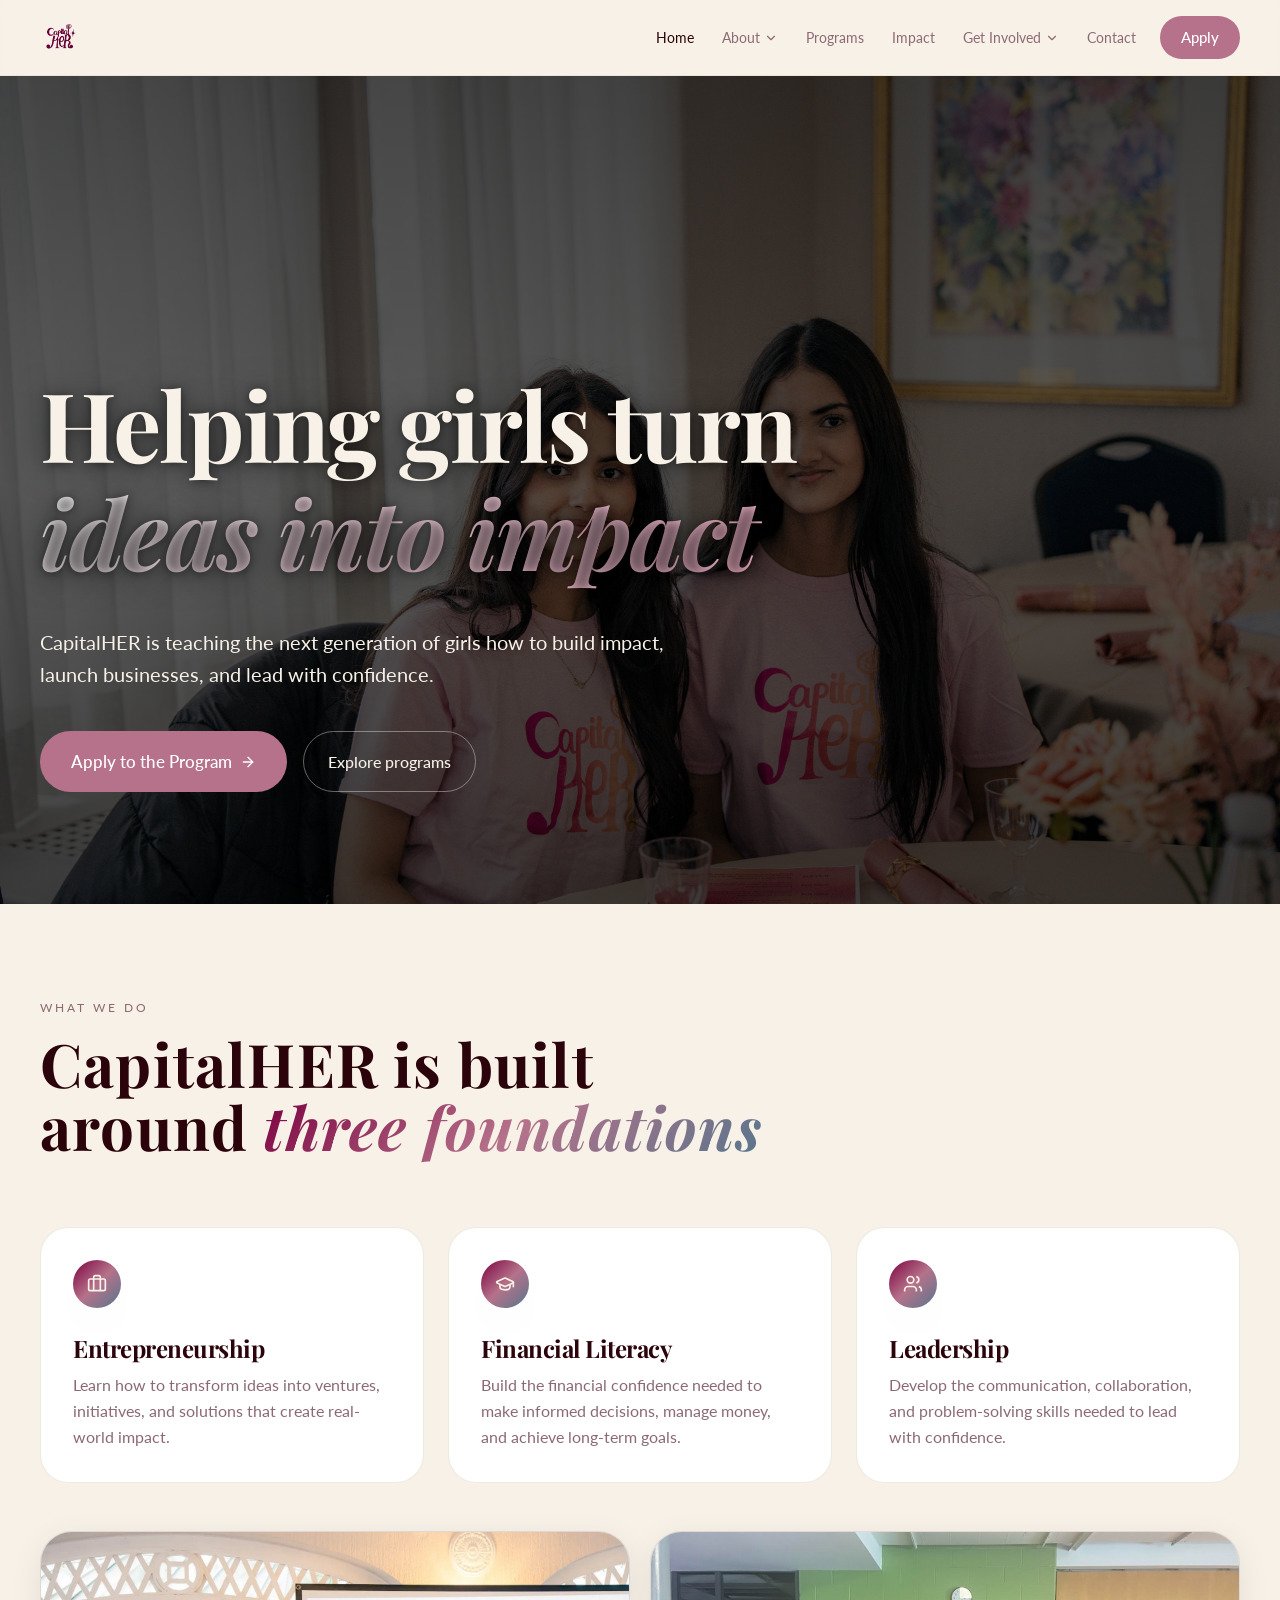
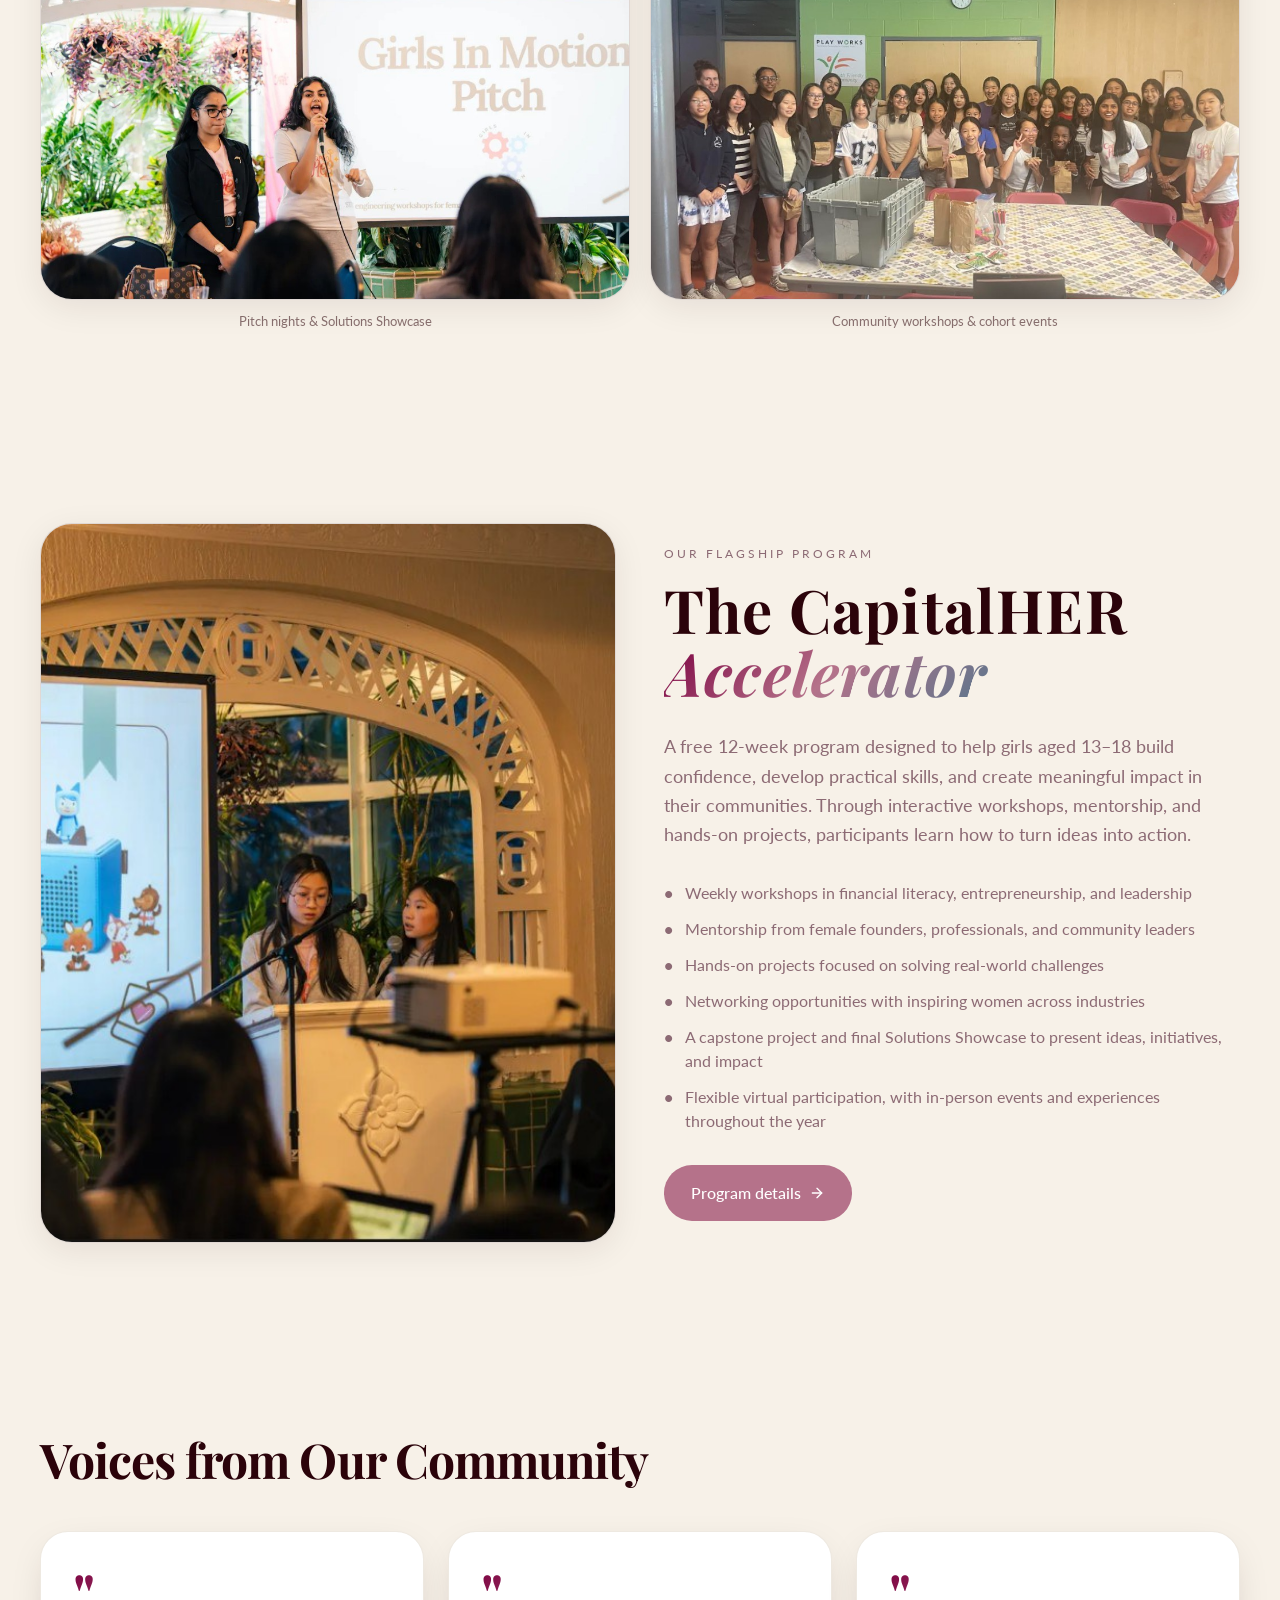
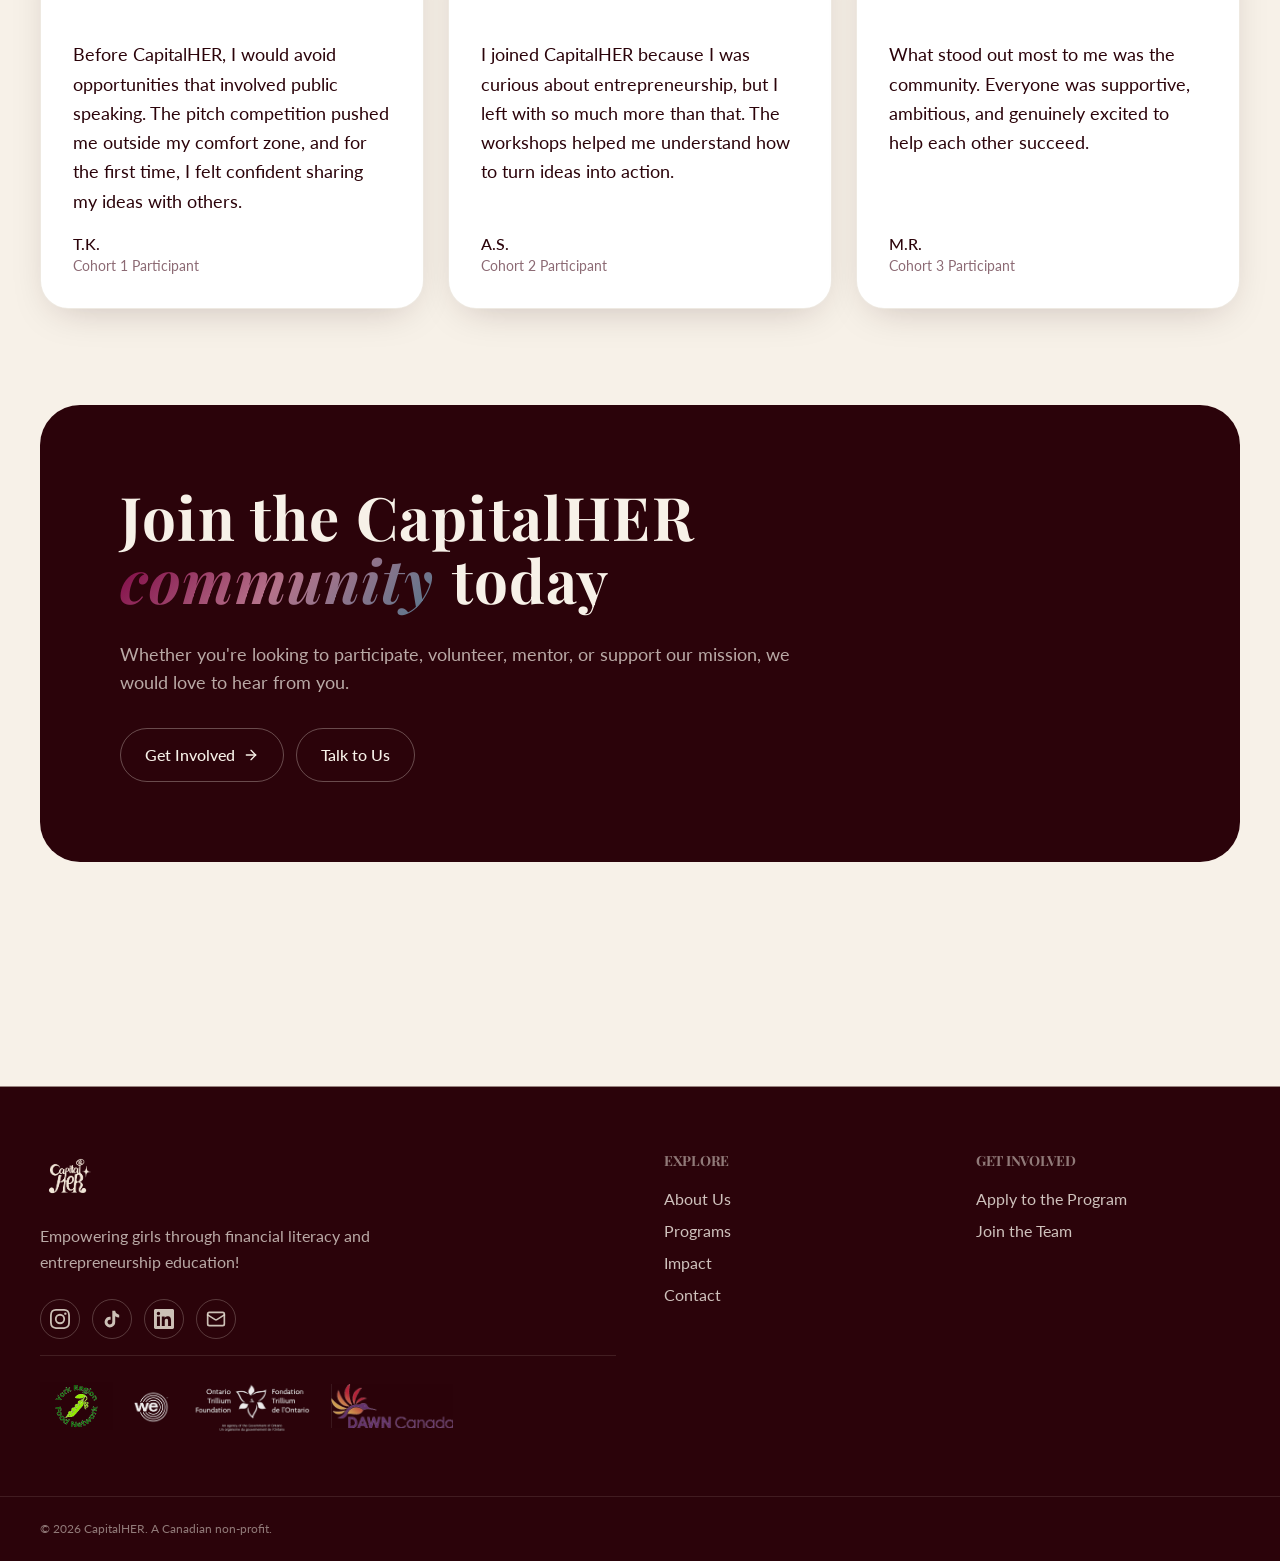
==== commit 7f3b1aab: "Replace repo with current CapitalHER website. Rebuild all pages from generate-site.mjs, add site.css" ====
--- a/index.html
+++ b/index.html
@@ -1,17 +1,213 @@
-<!DOCTYPE html><html lang="en">
-<head><meta charset="utf-8"/><meta name="viewport" content="width=device-width, initial-scale=1"/><link rel="preload" as="image" href="LogoBurgundy.png"/><link rel="preload" as="image" href="StarBurgundy.png"/><link rel="preload" as="image" href="StarGreen.png"/><link rel="preload" as="image" href="IconPurple.png"/><link rel="preload" as="image" href="CapitalHER-15.jpg"/><link rel="preload" as="image" href="IconGreen.png"/><link rel="preload" as="image" href="LogoCream.png"/><link rel="stylesheet" href="assets/styles-BcEXsczJ.css" data-precedence="default"/><title>CapitalHER — Empowering Girls in Canada through Financial Literacy</title><meta name="author" content="CapitalHER"/><meta property="og:title" content="CapitalHER — Empowering Girls in Canada"/><meta property="og:description" content="Financial literacy and entrepreneurship education for girls across Canada."/><meta property="og:type" content="website"/><meta name="twitter:card" content="summary"/><meta name="twitter:site" content="@Lovable"/><meta name="description" content="Canadian non-profit teaching girls financial literacy and entrepreneurship through accelerator programs and mentorship."/></head><body><div class="min-h-screen flex flex-col"><header class="sticky top-0 z-50 backdrop-blur-md bg-background/75 border-b border-border/60"><div class="container-x flex items-center justify-between py-4"><a class="flex items-center gap-2 group active" href="index.html" data-status="active" aria-current="page"><img src="LogoBurgundy.png" alt="CapitalHER Logo" class="h-10 w-auto object-contain transition-transform group-hover:scale-105"/></a><nav class="hidden md:flex items-center gap-1 text-sm"><a class="px-3 py-2 transition-colors text-foreground" href="index.html" data-status="active" aria-current="page">Home</a><div class="relative group"><a class="inline-flex items-center gap-1 px-3 py-2 transition-colors text-muted-foreground hover:text-foreground" href="about.html">About<svg xmlns="http://www.w3.org/2000/svg" width="24" height="24" viewBox="0 0 24 24" fill="none" stroke="currentColor" stroke-width="2" stroke-linecap="round" stroke-linejoin="round" class="lucide lucide-chevron-down size-3.5 transition-transform group-hover:rotate-180" aria-hidden="true"><path d="m6 9 6 6 6-6"></path></svg></a><div class="invisible opacity-0 translate-y-1 group-hover:visible group-hover:opacity-100 group-hover:translate-y-0 transition-all absolute left-0 top-full pt-2 min-w-56"><div class="rounded-2xl border border-border/60 bg-popover shadow-card overflow-hidden p-1.5"><a class="block rounded-xl px-3 py-2 text-sm transition-colors text-muted-foreground hover:text-foreground hover:bg-muted/60" href="about.html">About Us</a><a class="block rounded-xl px-3 py-2 text-sm transition-colors text-muted-foreground hover:text-foreground hover:bg-muted/60" href="about-story.html">Our Story</a><a class="block rounded-xl px-3 py-2 text-sm transition-colors text-muted-foreground hover:text-foreground hover:bg-muted/60" href="about-team.html">Our Team</a></div></div></div><a class="px-3 py-2 transition-colors text-muted-foreground hover:text-foreground" href="programs.html">Programs</a><a class="px-3 py-2 transition-colors text-muted-foreground hover:text-foreground" href="impact.html">Impact</a><div class="relative group"><a class="inline-flex items-center gap-1 px-3 py-2 transition-colors text-muted-foreground hover:text-foreground" href="get-involved.html">Get Involved<svg xmlns="http://www.w3.org/2000/svg" width="24" height="24" viewBox="0 0 24 24" fill="none" stroke="currentColor" stroke-width="2" stroke-linecap="round" stroke-linejoin="round" class="lucide lucide-chevron-down size-3.5 transition-transform group-hover:rotate-180" aria-hidden="true"><path d="m6 9 6 6 6-6"></path></svg></a><div class="invisible opacity-0 translate-y-1 group-hover:visible group-hover:opacity-100 group-hover:translate-y-0 transition-all absolute left-0 top-full pt-2 min-w-56"><div class="rounded-2xl border border-border/60 bg-popover shadow-card overflow-hidden p-1.5"><a class="block rounded-xl px-3 py-2 text-sm transition-colors text-muted-foreground hover:text-foreground hover:bg-muted/60" href="get-involved.html">Overview</a><a class="block rounded-xl px-3 py-2 text-sm transition-colors text-muted-foreground hover:text-foreground hover:bg-muted/60" href="get-involved-program.html">Apply to the Program</a><a class="block rounded-xl px-3 py-2 text-sm transition-colors text-muted-foreground hover:text-foreground hover:bg-muted/60" href="get-involved-team.html">Join the Team</a></div></div></div><a class="px-3 py-2 transition-colors text-muted-foreground hover:text-foreground" href="contact.html">Contact</a><a href="get-involved-program.html" class="ml-2 inline-flex items-center rounded-full bg-secondary text-secondary-foreground px-4 py-2 text-sm font-medium hover:bg-secondary/90 transition-all">Apply</a></nav>
-<nav id="mobile-nav" class="md:hidden hidden fixed inset-x-4 top-[4.5rem] z-50 flex flex-col gap-1 rounded-2xl border border-border/60 bg-popover p-3 shadow-card text-sm max-h-[calc(100vh-6rem)] overflow-y-auto" aria-label="Mobile navigation">
-  <a class="block rounded-xl px-3 py-2 text-muted-foreground hover:text-foreground hover:bg-muted/60" href="index.html">Home</a>
-  <a class="block rounded-xl px-3 py-2 text-muted-foreground hover:text-foreground hover:bg-muted/60" href="about.html">About Us</a>
-  <a class="block rounded-xl px-3 py-2 text-muted-foreground hover:text-foreground hover:bg-muted/60" href="about-story.html">Our Story</a>
-  <a class="block rounded-xl px-3 py-2 text-muted-foreground hover:text-foreground hover:bg-muted/60" href="about-team.html">Our Team</a>
-  <a class="block rounded-xl px-3 py-2 text-muted-foreground hover:text-foreground hover:bg-muted/60" href="programs.html">Programs</a>
-  <a class="block rounded-xl px-3 py-2 text-muted-foreground hover:text-foreground hover:bg-muted/60" href="impact.html">Impact</a>
-  <a class="block rounded-xl px-3 py-2 text-muted-foreground hover:text-foreground hover:bg-muted/60" href="get-involved.html">Get Involved</a>
-  <a class="block rounded-xl px-3 py-2 text-muted-foreground hover:text-foreground hover:bg-muted/60" href="get-involved-program.html">Apply to the Program</a>
-  <a class="block rounded-xl px-3 py-2 text-muted-foreground hover:text-foreground hover:bg-muted/60" href="get-involved-team.html">Join the Team</a>
-  <a class="block rounded-xl px-3 py-2 text-muted-foreground hover:text-foreground hover:bg-muted/60" href="contact.html">Contact</a>
-  <a class="block rounded-xl px-3 py-2 mt-1 text-center bg-secondary text-secondary-foreground font-medium" href="get-involved-program.html">Apply</a>
-</nav>
-<button id="mobile-menu-toggle" type="button" class="md:hidden rounded-full p-2 hover:bg-muted" aria-label="Toggle menu" aria-expanded="false"><svg xmlns="http://www.w3.org/2000/svg" width="24" height="24" viewBox="0 0 24 24" fill="none" stroke="currentColor" stroke-width="2" stroke-linecap="round" stroke-linejoin="round" class="lucide lucide-menu size-5" aria-hidden="true"><path d="M4 5h16"></path><path d="M4 12h16"></path><path d="M4 19h16"></path></svg></button></div></header><main class="flex-1"><!--$--><section class="relative h-[92vh] min-h-[640px] w-full overflow-hidden"><video class="absolute inset-0 h-full w-full object-cover" src="captialherrecap.mp4" poster="CapitalHER-10.jpg" autoplay muted loop playsinline preload="metadata" aria-hidden="true"></video><div class="absolute inset-0 bg-gradient-to-b from-foreground/70 via-foreground/40 to-foreground/80"></div><div class="absolute inset-0 bg-gradient-sunset opacity-25 mix-blend-overlay"></div><div class="relative z-10 h-full container-x flex flex-col justify-end pb-20 md:pb-28 text-background"><img src="StarBurgundy.png" alt="" class="absolute top-[20%] right-[15%] w-16 h-16 object-contain animate-pulse opacity-80"/><img src="StarGreen.png" alt="" class="absolute top-[30%] left-[10%] w-12 h-12 object-contain animate-pulse opacity-70"/><img src="IconPurple.png" alt="" class="absolute bottom-[40%] right-[5%] w-24 h-24 object-contain opacity-50 rotate-12"/><p class="inline-flex items-center gap-2 text-xs uppercase tracking-[0.25em] text-background/80 mb-6"><svg xmlns="http://www.w3.org/2000/svg" width="24" height="24" viewBox="0 0 24 24" fill="none" stroke="currentColor" stroke-width="2" stroke-linecap="round" stroke-linejoin="round" class="lucide lucide-sparkles size-3.5" aria-hidden="true"><path d="M11.017 2.814a1 1 0 0 1 1.966 0l1.051 5.558a2 2 0 0 0 1.594 1.594l5.558 1.051a1 1 0 0 1 0 1.966l-5.558 1.051a2 2 0 0 0-1.594 1.594l-1.051 5.558a1 1 0 0 1-1.966 0l-1.051-5.558a2 2 0 0 0-1.594-1.594l-5.558-1.051a1 1 0 0 1 0-1.966l5.558-1.051a2 2 0 0 0 1.594-1.594z"></path><path d="M20 2v4"></path><path d="M22 4h-4"></path><circle cx="4" cy="20" r="2"></circle></svg> A Canadian non-profit</p><h1 class="font-display text-5xl md:text-8xl leading-[0.95] tracking-tight max-w-5xl relative">Money is power.<!-- --> <span class="italic text-gradient">Girls deserve both.</span></h1><p class="mt-8 text-lg md:text-xl text-background/85 max-w-2xl leading-relaxed">CapitalHER is teaching the next generation of Canadian girls how to build wealth, launch businesses, and lead with confidence.</p><div class="mt-10 flex flex-wrap gap-4 relative z-20"><a href="get-involved-program.html" class="inline-flex items-center gap-2 rounded-full bg-secondary text-secondary-foreground px-6 py-3.5 font-medium hover:bg-secondary/90 transition-all">Apply to the program <svg xmlns="http://www.w3.org/2000/svg" width="24" height="24" viewBox="0 0 24 24" fill="none" stroke="currentColor" stroke-width="2" stroke-linecap="round" stroke-linejoin="round" class="lucide lucide-arrow-right size-4" aria-hidden="true"><path d="M5 12h14"></path><path d="m12 5 7 7-7 7"></path></svg></a><a href="programs.html" class="inline-flex items-center gap-2 rounded-full border border-background/40 px-6 py-3.5 font-medium hover:bg-secondary hover:text-secondary-foreground hover:border-transparent transition-all">Explore programs</a></div></div></section><section class="container-x py-24"><div style="transition-delay:0ms" class="transition-all duration-700 ease-out will-change-transform opacity-100 translate-y-0 "><div class="max-w-3xl mb-16 relative"><img src="StarGreen.png" alt="" class="absolute -top-10 -right-10 w-12 h-12 object-contain animate-pulse"/><p class="text-xs uppercase tracking-[0.25em] text-muted-foreground mb-4">What we do</p><h2 class="font-subheading text-4xl md:text-6xl leading-[1.05]">A program built around <span class="italic text-gradient">three pillars.</span></h2></div></div><div class="grid md:grid-cols-3 gap-6"><div style="transition-delay:0ms" class="transition-all duration-700 ease-out will-change-transform opacity-100 translate-y-0 "><div class="rounded-3xl border border-border/60 bg-card p-8 hover:shadow-card transition h-full"><div class="size-12 rounded-2xl bg-gradient-sunset grid place-items-center text-primary-foreground shadow-glow mb-6"><svg xmlns="http://www.w3.org/2000/svg" width="24" height="24" viewBox="0 0 24 24" fill="none" stroke="currentColor" stroke-width="2" stroke-linecap="round" stroke-linejoin="round" class="lucide lucide-graduation-cap size-5" aria-hidden="true"><path d="M21.42 10.922a1 1 0 0 0-.019-1.838L12.83 5.18a2 2 0 0 0-1.66 0L2.6 9.08a1 1 0 0 0 0 1.832l8.57 3.908a2 2 0 0 0 1.66 0z"></path><path d="M22 10v6"></path><path d="M6 12.5V16a6 3 0 0 0 12 0v-3.5"></path></svg></div><h3 class="font-display text-2xl mb-2">Financial literacy</h3><p class="text-muted-foreground leading-relaxed">Budgeting, investing, credit, and taxes — taught in language built for teen girls.</p></div></div><div style="transition-delay:100ms" class="transition-all duration-700 ease-out will-change-transform opacity-100 translate-y-0 "><div class="rounded-3xl border border-border/60 bg-card p-8 hover:shadow-card transition h-full"><div class="size-12 rounded-2xl bg-gradient-sunset grid place-items-center text-primary-foreground shadow-glow mb-6"><svg xmlns="http://www.w3.org/2000/svg" width="24" height="24" viewBox="0 0 24 24" fill="none" stroke="currentColor" stroke-width="2" stroke-linecap="round" stroke-linejoin="round" class="lucide lucide-briefcase size-5" aria-hidden="true"><path d="M16 20V4a2 2 0 0 0-2-2h-4a2 2 0 0 0-2 2v16"></path><rect width="20" height="14" x="2" y="6" rx="2"></rect></svg></div><h3 class="font-display text-2xl mb-2">Entrepreneurship</h3><p class="text-muted-foreground leading-relaxed">From idea to MVP. Build a real business with mentors who&#x27;ve done it before.</p></div></div><div style="transition-delay:200ms" class="transition-all duration-700 ease-out will-change-transform opacity-100 translate-y-0 "><div class="rounded-3xl border border-border/60 bg-card p-8 hover:shadow-card transition h-full"><div class="size-12 rounded-2xl bg-gradient-sunset grid place-items-center text-primary-foreground shadow-glow mb-6"><svg xmlns="http://www.w3.org/2000/svg" width="24" height="24" viewBox="0 0 24 24" fill="none" stroke="currentColor" stroke-width="2" stroke-linecap="round" stroke-linejoin="round" class="lucide lucide-users size-5" aria-hidden="true"><path d="M16 21v-2a4 4 0 0 0-4-4H6a4 4 0 0 0-4 4v2"></path><path d="M16 3.128a4 4 0 0 1 0 7.744"></path><path d="M22 21v-2a4 4 0 0 0-3-3.87"></path><circle cx="9" cy="7" r="4"></circle></svg></div><h3 class="font-display text-2xl mb-2">Community</h3><p class="text-muted-foreground leading-relaxed">A national sisterhood of ambitious girls, mentors, and alumni rooting for you.</p></div></div></div></section><section class="container-x py-24 grid lg:grid-cols-12 gap-12 items-center"><div style="transition-delay:0ms" class="transition-all duration-700 ease-out will-change-transform opacity-100 translate-y-0 lg:col-span-6 relative"><img src="IconPurple.png" alt="" class="absolute -top-10 -left-10 w-24 h-24 object-contain opacity-60 z-10 -rotate-12"/><div class="rounded-[2rem] overflow-hidden shadow-card border border-border/60 aspect-[4/5] relative z-20"><img src="CapitalHER-15.jpg" alt="Participants in the CapitalHER Accelerator" class="w-full h-full object-cover"/></div></div><div style="transition-delay:120ms" class="transition-all duration-700 ease-out will-change-transform opacity-100 translate-y-0 lg:col-span-6 relative"><img src="StarBurgundy.png" alt="" class="absolute top-0 right-0 w-8 h-8 object-contain animate-pulse"/><p class="text-xs uppercase tracking-[0.25em] text-muted-foreground mb-4">Our flagship program</p><h2 class="font-subheading text-4xl md:text-6xl leading-[1.05] mb-6">The CapitalHER <span class="italic text-gradient">Accelerator.</span></h2><p class="text-lg text-muted-foreground leading-relaxed mb-8">A 12-week cohort program for girls aged 13–18. Weekly workshops on money and business, paired with a mentor and a real Demo Day pitch — online or in-person.</p><ul class="space-y-3 mb-8"><li class="flex items-center gap-3"><span class="size-9 rounded-xl bg-muted grid place-items-center text-foreground"><svg xmlns="http://www.w3.org/2000/svg" width="24" height="24" viewBox="0 0 24 24" fill="none" stroke="currentColor" stroke-width="2" stroke-linecap="round" stroke-linejoin="round" class="lucide lucide-calendar size-4" aria-hidden="true"><path d="M8 2v4"></path><path d="M16 2v4"></path><rect width="18" height="18" x="3" y="4" rx="2"></rect><path d="M3 10h18"></path></svg></span><span>12 weeks · weekly workshops</span></li><li class="flex items-center gap-3"><span class="size-9 rounded-xl bg-muted grid place-items-center text-foreground"><svg xmlns="http://www.w3.org/2000/svg" width="24" height="24" viewBox="0 0 24 24" fill="none" stroke="currentColor" stroke-width="2" stroke-linecap="round" stroke-linejoin="round" class="lucide lucide-map-pin size-4" aria-hidden="true"><path d="M20 10c0 4.993-5.539 10.193-7.399 11.799a1 1 0 0 1-1.202 0C9.539 20.193 4 14.993 4 10a8 8 0 0 1 16 0"></path><circle cx="12" cy="10" r="3"></circle></svg></span><span>Online cohorts + in-person hubs in 6 cities</span></li><li class="flex items-center gap-3"><span class="size-9 rounded-xl bg-muted grid place-items-center text-foreground"><svg xmlns="http://www.w3.org/2000/svg" width="24" height="24" viewBox="0 0 24 24" fill="none" stroke="currentColor" stroke-width="2" stroke-linecap="round" stroke-linejoin="round" class="lucide lucide-users size-4" aria-hidden="true"><path d="M16 21v-2a4 4 0 0 0-4-4H6a4 4 0 0 0-4 4v2"></path><path d="M16 3.128a4 4 0 0 1 0 7.744"></path><path d="M22 21v-2a4 4 0 0 0-3-3.87"></path><circle cx="9" cy="7" r="4"></circle></svg></span><span>1:1 mentorship with a woman in business</span></li><li class="flex items-center gap-3"><span class="size-9 rounded-xl bg-muted grid place-items-center text-foreground"><svg xmlns="http://www.w3.org/2000/svg" width="24" height="24" viewBox="0 0 24 24" fill="none" stroke="currentColor" stroke-width="2" stroke-linecap="round" stroke-linejoin="round" class="lucide lucide-briefcase size-4" aria-hidden="true"><path d="M16 20V4a2 2 0 0 0-2-2h-4a2 2 0 0 0-2 2v16"></path><rect width="20" height="14" x="2" y="6" rx="2"></rect></svg></span><span>Demo Day pitch for a $10k funding pool</span></li></ul><a href="programs.html" class="inline-flex items-center gap-2 rounded-full bg-secondary text-secondary-foreground px-6 py-3.5 font-medium hover:bg-secondary/90 transition-all">Program details <svg xmlns="http://www.w3.org/2000/svg" width="24" height="24" viewBox="0 0 24 24" fill="none" stroke="currentColor" stroke-width="2" stroke-linecap="round" stroke-linejoin="round" class="lucide lucide-arrow-right size-4" aria-hidden="true"><path d="M5 12h14"></path><path d="m12 5 7 7-7 7"></path></svg></a></div></section><section class="container-x py-24"><div class="flex items-end justify-between flex-wrap gap-4 mb-12"><h2 class="font-display text-4xl md:text-5xl max-w-xl">Voices from our community</h2><p class="text-muted-foreground max-w-sm">Stories from participants who turned ideas into income.</p></div><div class="grid md:grid-cols-3 gap-6"><figure class="rounded-3xl bg-card p-8 shadow-card border border-border/60 flex flex-col gap-6 hover:-translate-y-1 transition-transform"><span class="font-display text-6xl leading-none text-gradient">&quot;</span><blockquote class="text-lg leading-relaxed flex-1">CapitalHER gave me the confidence to pitch my first business at 16. I learned how money actually works — and how I can make it work for me.</blockquote><figcaption><div class="font-medium">Amara K.</div><div class="text-sm text-muted-foreground">Accelerator &#x27;24, Toronto</div></figcaption></figure><figure class="rounded-3xl bg-card p-8 shadow-card border border-border/60 flex flex-col gap-6 hover:-translate-y-1 transition-transform"><span class="font-display text-6xl leading-none text-gradient">&quot;</span><blockquote class="text-lg leading-relaxed flex-1">I came in shy about numbers. I left with a full business plan, a mentor, and a community of girls who want to build something real.</blockquote><figcaption><div class="font-medium">Sofia R.</div><div class="text-sm text-muted-foreground">Accelerator &#x27;23, Vancouver</div></figcaption></figure><figure class="rounded-3xl bg-card p-8 shadow-card border border-border/60 flex flex-col gap-6 hover:-translate-y-1 transition-transform"><span class="font-display text-6xl leading-none text-gradient">&quot;</span><blockquote class="text-lg leading-relaxed flex-1">The mentors treated us like founders, not students. That changed everything for how I see my future.</blockquote><figcaption><div class="font-medium">Priya S.</div><div class="text-sm text-muted-foreground">Accelerator &#x27;24, Calgary</div></figcaption></figure></div></section><section class="container-x pb-24"><div class="rounded-[2.5rem] bg-foreground text-background p-12 md:p-20 relative overflow-hidden"><div class="absolute -top-20 -right-20 size-96 rounded-full bg-gradient-sunset opacity-40 blur-3xl"></div><img src="IconGreen.png" alt="" class="absolute bottom-10 right-10 w-40 h-40 object-contain opacity-30 rotate-45 pointer-events-none"/><img src="StarBurgundy.png" alt="" class="absolute top-20 left-1/2 w-12 h-12 object-contain animate-pulse opacity-60"/><div class="relative max-w-2xl z-10"><h2 class="font-subheading text-5xl md:text-6xl leading-[1.05]">Help a girl build her first <span class="italic text-gradient">million.</span></h2><p class="mt-6 text-background/70 text-lg">Mentor, volunteer, sponsor, or apply. There&#x27;s a way for everyone to be part of this story.</p><div class="mt-8 flex flex-wrap gap-3"><a href="get-involved.html" class="inline-flex items-center gap-2 rounded-full bg-secondary text-secondary-foreground px-6 py-3.5 font-medium shadow-glow hover:bg-secondary/90 transition-all">Get involved <svg xmlns="http://www.w3.org/2000/svg" width="24" height="24" viewBox="0 0 24 24" fill="none" stroke="currentColor" stroke-width="2" stroke-linecap="round" stroke-linejoin="round" class="lucide lucide-arrow-right size-4" aria-hidden="true"><path d="M5 12h14"></path><path d="m12 5 7 7-7 7"></path></svg></a><a href="contact.html" class="inline-flex items-center gap-2 rounded-full border border-background/30 px-6 py-3.5 font-medium hover:bg-secondary hover:text-secondary-foreground hover:border-transparent transition">Talk to us</a></div></div></div></section><!--/$--></main><footer class="mt-32 border-t border-border/60 bg-foreground text-background"><div class="container-x py-16 grid gap-12 md:grid-cols-4"><div class="md:col-span-2 space-y-4"><div class="flex items-center gap-2"><img src="LogoCream.png" alt="CapitalHER Logo" class="h-14 w-auto object-contain"/></div><p class="text-background/70 max-w-sm leading-relaxed">Empowering girls across Canada through financial literacy and entrepreneurship education.</p><div class="flex gap-3 pt-2"><a href="#" aria-label="Instagram" class="size-10 grid place-items-center rounded-full border border-background/20 hover:bg-gradient-sunset hover:border-transparent transition-all"><svg xmlns="http://www.w3.org/2000/svg" width="24" height="24" viewBox="0 0 24 24" fill="none" stroke="currentColor" stroke-width="2" stroke-linecap="round" stroke-linejoin="round" class="lucide lucide-instagram size-4" aria-hidden="true"><rect width="20" height="20" x="2" y="2" rx="5" ry="5"></rect><path d="M16 11.37A4 4 0 1 1 12.63 8 4 4 0 0 1 16 11.37z"></path><line x1="17.5" x2="17.51" y1="6.5" y2="6.5"></line></svg></a><a href="#" aria-label="LinkedIn" class="size-10 grid place-items-center rounded-full border border-background/20 hover:bg-gradient-sunset hover:border-transparent transition-all"><svg xmlns="http://www.w3.org/2000/svg" width="24" height="24" viewBox="0 0 24 24" fill="none" stroke="currentColor" stroke-width="2" stroke-linecap="round" stroke-linejoin="round" class="lucide lucide-linkedin size-4" aria-hidden="true"><path d="M16 8a6 6 0 0 1 6 6v7h-4v-7a2 2 0 0 0-2-2 2 2 0 0 0-2 2v7h-4v-7a6 6 0 0 1 6-6z"></path><rect width="4" height="12" x="2" y="9"></rect><circle cx="4" cy="4" r="2"></circle></svg></a><a href="mailto:hello@capitalher.ca" aria-label="Email" class="size-10 grid place-items-center rounded-full border border-background/20 hover:bg-gradient-sunset hover:border-transparent transition-all"><svg xmlns="http://www.w3.org/2000/svg" width="24" height="24" viewBox="0 0 24 24" fill="none" stroke="currentColor" stroke-width="2" stroke-linecap="round" stroke-linejoin="round" class="lucide lucide-mail size-4" aria-hidden="true"><path d="m22 7-8.991 5.727a2 2 0 0 1-2.009 0L2 7"></path><rect x="2" y="4" width="20" height="16" rx="2"></rect></svg></a></div></div><div><h4 class="text-sm uppercase tracking-widest text-background/50 mb-4 font-sans font-medium">Explore</h4><ul class="space-y-2 text-background/80"><li><a href="about.html" class="hover:text-background">About Us</a></li><li><a href="programs.html" class="hover:text-background">Programs</a></li><li><a href="impact.html" class="hover:text-background">Impact</a></li><li><a href="contact.html" class="hover:text-background">Contact</a></li></ul></div><div><h4 class="text-sm uppercase tracking-widest text-background/50 mb-4 font-sans font-medium">Get Involved</h4><ul class="space-y-2 text-background/80"><li><a href="get-involved-program.html" class="hover:text-background">Apply to the Program</a></li><li><a href="get-involved-team.html" class="hover:text-background">Join the Team</a></li><li><a href="get-involved.html" class="hover:text-background">Business Plan Review</a></li></ul></div></div><div class="border-t border-background/10"><div class="container-x py-6 flex flex-col md:flex-row items-center justify-between gap-2 text-xs text-background/50"><p>© <!-- -->2026<!-- --> CapitalHER. A Canadian non-profit.</p><p>Made with care across Canada.</p></div></div></footer></div>  <script src="script.js"></script>
-</body></html>+<!DOCTYPE html>
+<html lang="en">
+<head>
+  <meta charset="utf-8" />
+  <meta name="viewport" content="width=device-width, initial-scale=1" />
+  <link rel="stylesheet" href="assets/styles-BcEXsczJ.css" />
+  <link rel="stylesheet" href="assets/site.css" />
+  <title>CapitalHER — Helping Girls Turn Ideas Into Impact</title>
+  <meta name="description" content="Canadian nonprofit helping girls aged 13–18 turn ideas into impact through entrepreneurship, financial literacy, and leadership." />
+</head>
+<body>
+<div class="min-h-screen flex flex-col">
+<header class="site-header sticky top-0 z-50 backdrop-blur-md bg-background/75 border-b border-border/60">
+  <div class="container-x flex items-center justify-between py-4">
+    <a class="flex items-center gap-2 group" href="index.html">
+      <img src="LogoBurgundy.png" alt="CapitalHER Logo" class="h-10 w-auto object-contain transition-transform group-hover:scale-105" />
+    </a>
+    <nav class="hidden md:flex items-center gap-1 text-sm">
+      <a class="px-3 py-2 transition-colors text-foreground" href="index.html">Home</a>
+      <div class="relative group">
+        <a class="inline-flex items-center gap-1 px-3 py-2 transition-colors text-muted-foreground hover:text-foreground" href="about.html">About <svg xmlns="http://www.w3.org/2000/svg" width="24" height="24" viewBox="0 0 24 24" fill="none" stroke="currentColor" stroke-width="2" stroke-linecap="round" stroke-linejoin="round" class="size-3.5 transition-transform group-hover:rotate-180" aria-hidden="true"><path d="m6 9 6 6 6-6"></path></svg></a>
+        <div class="invisible opacity-0 translate-y-1 group-hover:visible group-hover:opacity-100 group-hover:translate-y-0 transition-all absolute left-0 top-full pt-2 min-w-56">
+          <div class="rounded-2xl border border-border/60 bg-popover shadow-card overflow-hidden p-1.5">
+            <a class="block rounded-xl px-3 py-2 text-sm text-muted-foreground hover:text-foreground hover:bg-muted/60" href="about.html">About Us</a>
+            <a class="block rounded-xl px-3 py-2 text-sm text-muted-foreground hover:text-foreground hover:bg-muted/60" href="about-story.html">Our Story</a>
+            <a class="block rounded-xl px-3 py-2 text-sm text-muted-foreground hover:text-foreground hover:bg-muted/60" href="about-team.html">Our Team</a>
+          </div>
+        </div>
+      </div>
+      <a class="px-3 py-2 transition-colors text-muted-foreground hover:text-foreground" href="programs.html">Programs</a>
+      <a class="px-3 py-2 transition-colors text-muted-foreground hover:text-foreground" href="impact.html">Impact</a>
+      <div class="relative group">
+        <a class="inline-flex items-center gap-1 px-3 py-2 transition-colors text-muted-foreground hover:text-foreground" href="get-involved-program.html">Get Involved <svg xmlns="http://www.w3.org/2000/svg" width="24" height="24" viewBox="0 0 24 24" fill="none" stroke="currentColor" stroke-width="2" stroke-linecap="round" stroke-linejoin="round" class="size-3.5 transition-transform group-hover:rotate-180" aria-hidden="true"><path d="m6 9 6 6 6-6"></path></svg></a>
+        <div class="invisible opacity-0 translate-y-1 group-hover:visible group-hover:opacity-100 group-hover:translate-y-0 transition-all absolute left-0 top-full pt-2 min-w-56">
+          <div class="rounded-2xl border border-border/60 bg-popover shadow-card overflow-hidden p-1.5">
+            <a class="block rounded-xl px-3 py-2 text-sm text-muted-foreground hover:text-foreground hover:bg-muted/60" href="get-involved-program.html">Apply to the Program</a>
+            <a class="block rounded-xl px-3 py-2 text-sm text-muted-foreground hover:text-foreground hover:bg-muted/60" href="get-involved-team.html">Join the Team</a>
+          </div>
+        </div>
+      </div>
+      <a class="px-3 py-2 transition-colors text-muted-foreground hover:text-foreground" href="contact.html">Contact</a>
+      <a href="https://docs.google.com/forms/d/e/1FAIpQLSd05Qeqg9gSUNQsjSdl7lFkYlrqMrm3-Okaku0NjvJ37YdCRg/viewform?usp=sharing" target="_blank" rel="noopener noreferrer" class="ml-2 btn-magenta btn-magenta-sm">Apply</a>
+    </nav>
+    <button id="mobile-menu-toggle" type="button" class="md:hidden rounded-full p-2 hover:bg-muted" aria-label="Toggle menu" aria-expanded="false"><svg xmlns="http://www.w3.org/2000/svg" width="24" height="24" viewBox="0 0 24 24" fill="none" stroke="currentColor" stroke-width="2" stroke-linecap="round" stroke-linejoin="round" class="size-5" aria-hidden="true"><path d="M4 5h16"></path><path d="M4 12h16"></path><path d="M4 19h16"></path></svg></button>
+  </div>
+  <nav id="mobile-nav" class="mobile-nav-panel md:hidden hidden" aria-label="Mobile navigation">
+    <a class="block rounded-xl px-3 py-2.5 text-muted-foreground hover:bg-muted/60" href="index.html">Home</a>
+    <a class="block rounded-xl px-3 py-2.5 text-muted-foreground hover:bg-muted/60" href="about.html">About Us</a>
+    <a class="block rounded-xl px-3 py-2.5 text-muted-foreground hover:bg-muted/60" href="about-story.html">Our Story</a>
+    <a class="block rounded-xl px-3 py-2.5 text-muted-foreground hover:bg-muted/60" href="about-team.html">Our Team</a>
+    <a class="block rounded-xl px-3 py-2.5 text-muted-foreground hover:bg-muted/60" href="programs.html">Programs</a>
+    <a class="block rounded-xl px-3 py-2.5 text-muted-foreground hover:bg-muted/60" href="impact.html">Impact</a>
+    <a class="block rounded-xl px-3 py-2.5 text-muted-foreground hover:bg-muted/60" href="get-involved-program.html">Apply to the Program</a>
+    <a class="block rounded-xl px-3 py-2.5 text-muted-foreground hover:bg-muted/60" href="get-involved-team.html">Join the Team</a>
+    <a class="block rounded-xl px-3 py-2.5 text-muted-foreground hover:bg-muted/60" href="contact.html">Contact</a>
+    <a class="block rounded-xl px-3 py-2.5 mt-1 text-center btn-magenta btn-magenta-sm justify-center" href="https://docs.google.com/forms/d/e/1FAIpQLSd05Qeqg9gSUNQsjSdl7lFkYlrqMrm3-Okaku0NjvJ37YdCRg/viewform?usp=sharing" target="_blank" rel="noopener">Apply</a>
+  </nav>
+</header>
+<main class="flex-1">
+<section class="relative h-[92vh] min-h-[640px] w-full overflow-hidden home-hero">
+  <video class="home-hero-video absolute inset-0 h-full w-full object-cover" src="captialherrecap.mp4" poster="CapitalHER-10.jpg" autoplay muted loop playsinline preload="metadata" aria-hidden="true" style="filter:brightness(0.58) saturate(0.85)"></video>
+  <div style="position:absolute;inset:0;z-index:1;background:linear-gradient(to bottom,rgba(0,0,0,0.52),rgba(0,0,0,0.38),rgba(0,0,0,0.55));pointer-events:none" aria-hidden="true"></div>
+  <div class="relative z-10 h-full container-x flex flex-col justify-end pb-20 md:pb-28 text-background">
+    <h1 class="font-display text-5xl md:text-8xl tracking-tight max-w-5xl home-hero-title" style="line-height:1.12">Helping girls turn <span class="italic text-gradient">ideas into impact</span></h1>
+    <p class="mt-8 text-lg md:text-xl text-background/90 max-w-2xl leading-relaxed drop-shadow-sm">CapitalHER is teaching the next generation of girls how to build impact, launch businesses, and lead with confidence.</p>
+    <div class="mt-10 flex flex-wrap gap-4">
+      <a href="https://docs.google.com/forms/d/e/1FAIpQLSd05Qeqg9gSUNQsjSdl7lFkYlrqMrm3-Okaku0NjvJ37YdCRg/viewform?usp=sharing" target="_blank" rel="noopener" class="btn-magenta btn-magenta-lg">Apply to the Program <svg xmlns="http://www.w3.org/2000/svg" width="24" height="24" viewBox="0 0 24 24" fill="none" stroke="currentColor" stroke-width="2" stroke-linecap="round" stroke-linejoin="round" class="size-4" aria-hidden="true"><path d="M5 12h14"></path><path d="m12 5 7 7-7 7"></path></svg></a>
+      <a href="programs.html" class="btn-hero-outline">Explore programs</a>
+    </div>
+  </div>
+</section>
+
+<section class="container-x py-24">
+  <div class="max-w-3xl mb-16">
+    <p class="text-xs uppercase tracking-[0.25em] text-muted-foreground mb-4">What we do</p>
+    <h2 class="font-subheading text-4xl md:text-6xl leading-[1.05]">CapitalHER is built around <span class="italic text-gradient">three foundations</span></h2>
+  </div>
+  <div class="grid md:grid-cols-3 gap-6">
+    <div class="rounded-3xl border border-border/60 bg-card p-8 hover:shadow-card transition h-full">
+    <div class="size-12 rounded-2xl bg-gradient-sunset grid place-items-center text-primary-foreground shadow-glow mb-6"><svg xmlns="http://www.w3.org/2000/svg" width="24" height="24" viewBox="0 0 24 24" fill="none" stroke="currentColor" stroke-width="2" class="size-5"><path d="M16 20V4a2 2 0 0 0-2-2h-4a2 2 0 0 0-2 2v16"></path><rect width="20" height="14" x="2" y="6" rx="2"></rect></svg></div>
+    <h3 class="font-display text-2xl mb-2">Entrepreneurship</h3>
+    <p class="text-muted-foreground leading-relaxed">Learn how to transform ideas into ventures, initiatives, and solutions that create real-world impact.</p>
+  </div>
+    <div class="rounded-3xl border border-border/60 bg-card p-8 hover:shadow-card transition h-full">
+    <div class="size-12 rounded-2xl bg-gradient-sunset grid place-items-center text-primary-foreground shadow-glow mb-6"><svg xmlns="http://www.w3.org/2000/svg" width="24" height="24" viewBox="0 0 24 24" fill="none" stroke="currentColor" stroke-width="2" class="size-5"><path d="M21.42 10.922a1 1 0 0 0-.019-1.838L12.83 5.18a2 2 0 0 0-1.66 0L2.6 9.08a1 1 0 0 0 0 1.832l8.57 3.908a2 2 0 0 0 1.66 0z"></path><path d="M22 10v6"></path><path d="M6 12.5V16a6 3 0 0 0 12 0v-3.5"></path></svg></div>
+    <h3 class="font-display text-2xl mb-2">Financial Literacy</h3>
+    <p class="text-muted-foreground leading-relaxed">Build the financial confidence needed to make informed decisions, manage money, and achieve long-term goals.</p>
+  </div>
+    <div class="rounded-3xl border border-border/60 bg-card p-8 hover:shadow-card transition h-full">
+    <div class="size-12 rounded-2xl bg-gradient-sunset grid place-items-center text-primary-foreground shadow-glow mb-6"><svg xmlns="http://www.w3.org/2000/svg" width="24" height="24" viewBox="0 0 24 24" fill="none" stroke="currentColor" stroke-width="2" class="size-5"><path d="M16 21v-2a4 4 0 0 0-4-4H6a4 4 0 0 0-4 4v2"></path><path d="M16 3.128a4 4 0 0 1 0 7.744"></path><path d="M22 21v-2a4 4 0 0 0-3-3.87"></path><circle cx="9" cy="7" r="4"></circle></svg></div>
+    <h3 class="font-display text-2xl mb-2">Leadership</h3>
+    <p class="text-muted-foreground leading-relaxed">Develop the communication, collaboration, and problem-solving skills needed to lead with confidence.</p>
+  </div>
+  </div>
+  <div class="home-foundations-photos" style="margin-top:3rem;display:grid;grid-template-columns:1fr;gap:1.25rem">
+    <figure style="margin:0">
+      <div style="border-radius:2rem;overflow:hidden;border:1px solid rgba(43,3,10,0.1);box-shadow:0 8px 32px rgba(43,3,10,0.08);aspect-ratio:16/10;background:#f5f0eb">
+    <img src="assets/gallery/girls-in-motion-pitch.jpg" alt="Participant pitching at CapitalHER" style="width:100%;height:100%;object-fit:cover;display:block" loading="lazy" />
+  </div>
+      <figcaption style="margin-top:0.75rem;font-size:0.8125rem;color:rgba(43,3,10,0.55);text-align:center">Pitch nights &amp; Solutions Showcase</figcaption>
+    </figure>
+    <figure style="margin:0">
+      <div style="border-radius:2rem;overflow:hidden;border:1px solid rgba(43,3,10,0.1);box-shadow:0 8px 32px rgba(43,3,10,0.08);aspect-ratio:16/10;background:#f5f0eb">
+    <img src="assets/gallery/community-cohort.jpg" alt="CapitalHER cohort at a community workshop" style="width:100%;height:100%;object-fit:cover;display:block" loading="lazy" />
+  </div>
+      <figcaption style="margin-top:0.75rem;font-size:0.8125rem;color:rgba(43,3,10,0.55);text-align:center">Community workshops &amp; cohort events</figcaption>
+    </figure>
+  </div>
+  <style>@media(min-width:768px){.home-foundations-photos{grid-template-columns:repeat(2,minmax(0,1fr))!important}}@media(min-width:992px){.split-text-photo{grid-template-columns:1.05fr 0.95fr!important}}</style>
+</section>
+
+<section class="container-x py-24 grid lg:grid-cols-12 gap-12 items-center">
+  <div class="lg:col-span-6">
+    <div style="border-radius:2rem;overflow:hidden;border:1px solid rgba(43,3,10,0.1);box-shadow:0 8px 32px rgba(43,3,10,0.08);aspect-ratio:4/5;background:#f5f0eb">
+    <img src="assets/gallery/pitch-competition.jpg" alt="CapitalHER pitch competition" style="width:100%;height:100%;object-fit:cover;display:block" loading="lazy" />
+  </div>
+  </div>
+  <div class="lg:col-span-6">
+    <p class="text-xs uppercase tracking-[0.25em] text-muted-foreground mb-4">Our flagship program</p>
+    <h2 class="font-subheading text-4xl md:text-6xl leading-[1.05] mb-6">The CapitalHER <span class="italic text-gradient">Accelerator</span></h2>
+    <p class="text-lg text-muted-foreground leading-relaxed mb-8">A free 12-week program designed to help girls aged 13–18 build confidence, develop practical skills, and create meaningful impact in their communities. Through interactive workshops, mentorship, and hands-on projects, participants learn how to turn ideas into action.</p>
+    <ul class="space-y-3 mb-8 text-muted-foreground">
+      <li class="flex gap-3"><span class="text-magenta font-bold">•</span> Weekly workshops in financial literacy, entrepreneurship, and leadership</li>
+      <li class="flex gap-3"><span class="text-magenta font-bold">•</span> Mentorship from female founders, professionals, and community leaders</li>
+      <li class="flex gap-3"><span class="text-magenta font-bold">•</span> Hands-on projects focused on solving real-world challenges</li>
+      <li class="flex gap-3"><span class="text-magenta font-bold">•</span> Networking opportunities with inspiring women across industries</li>
+      <li class="flex gap-3"><span class="text-magenta font-bold">•</span> A capstone project and final Solutions Showcase to present ideas, initiatives, and impact</li>
+      <li class="flex gap-3"><span class="text-magenta font-bold">•</span> Flexible virtual participation, with in-person events and experiences throughout the year</li>
+    </ul>
+    <a href="programs.html" class="btn-magenta">Program details <svg xmlns="http://www.w3.org/2000/svg" width="24" height="24" viewBox="0 0 24 24" fill="none" stroke="currentColor" stroke-width="2" stroke-linecap="round" stroke-linejoin="round" class="size-4" aria-hidden="true"><path d="M5 12h14"></path><path d="m12 5 7 7-7 7"></path></svg></a>
+  </div>
+</section>
+
+<section class="container-x py-24">
+  <h2 class="font-display text-4xl md:text-5xl mb-12">Voices from Our Community</h2>
+  <div class="grid md:grid-cols-3 gap-6">
+    <figure class="rounded-3xl bg-card p-8 shadow-card border border-border/60 flex flex-col gap-4">
+      <span class="font-display text-6xl leading-none text-gradient">"</span>
+      <blockquote class="text-lg leading-relaxed flex-1">Before CapitalHER, I would avoid opportunities that involved public speaking. The pitch competition pushed me outside my comfort zone, and for the first time, I felt confident sharing my ideas with others.</blockquote>
+      <figcaption><div class="font-medium">T.K.</div><div class="text-sm text-muted-foreground">Cohort 1 Participant</div></figcaption>
+    </figure>
+    <figure class="rounded-3xl bg-card p-8 shadow-card border border-border/60 flex flex-col gap-4">
+      <span class="font-display text-6xl leading-none text-gradient">"</span>
+      <blockquote class="text-lg leading-relaxed flex-1">I joined CapitalHER because I was curious about entrepreneurship, but I left with so much more than that. The workshops helped me understand how to turn ideas into action.</blockquote>
+      <figcaption><div class="font-medium">A.S.</div><div class="text-sm text-muted-foreground">Cohort 2 Participant</div></figcaption>
+    </figure>
+    <figure class="rounded-3xl bg-card p-8 shadow-card border border-border/60 flex flex-col gap-4">
+      <span class="font-display text-6xl leading-none text-gradient">"</span>
+      <blockquote class="text-lg leading-relaxed flex-1">What stood out most to me was the community. Everyone was supportive, ambitious, and genuinely excited to help each other succeed.</blockquote>
+      <figcaption><div class="font-medium">M.R.</div><div class="text-sm text-muted-foreground">Cohort 3 Participant</div></figcaption>
+    </figure>
+  </div>
+</section>
+
+<section class="container-x pb-24">
+  <div class="rounded-[2.5rem] bg-foreground text-background p-12 md:p-20 relative overflow-hidden">
+    <div class="relative max-w-2xl z-10">
+      <h2 class="font-subheading text-5xl md:text-6xl leading-[1.05]">Join the CapitalHER <span class="italic text-gradient">community</span> today</h2>
+      <p class="mt-6 text-background/70 text-lg">Whether you're looking to participate, volunteer, mentor, or support our mission, we would love to hear from you.</p>
+      <div class="mt-8 flex flex-wrap gap-3">
+        <a href="get-involved-program.html" class="btn-cta-outline">Get Involved <svg xmlns="http://www.w3.org/2000/svg" width="24" height="24" viewBox="0 0 24 24" fill="none" stroke="currentColor" stroke-width="2" stroke-linecap="round" stroke-linejoin="round" class="size-4" aria-hidden="true"><path d="M5 12h14"></path><path d="m12 5 7 7-7 7"></path></svg></a>
+        <a href="contact.html" class="btn-cta-outline">Talk to Us</a>
+      </div>
+    </div>
+  </div>
+</section>
+</main>
+<footer class="mt-32 border-t border-border/60 bg-foreground text-background">
+  <div class="container-x py-16 grid gap-12 md:grid-cols-4">
+    <div class="md:col-span-2 space-y-4">
+      <img src="LogoCream.png" alt="CapitalHER Logo" class="h-14 w-auto object-contain" />
+      <p class="text-background/70 max-w-sm leading-relaxed">Empowering girls through financial literacy and entrepreneurship education!</p>
+      <div class="flex gap-3 pt-2" style="display:flex;gap:0.75rem;padding-top:0.5rem">
+        <a href="https://www.instagram.com/itscapitalher/" target="_blank" rel="noopener noreferrer" aria-label="Instagram" class="footer-social-link" style="display:grid;place-items:center;width:2.5rem;height:2.5rem;border-radius:9999px;border:1px solid rgba(227,219,206,0.25);color:rgba(227,219,206,0.88);transition:color .2s,border-color .2s,background .2s"><svg xmlns="http://www.w3.org/2000/svg" width="20" height="20" viewBox="0 0 24 24" fill="currentColor" aria-hidden="true"><path d="M12 2.163c3.204 0 3.584.012 4.85.07 3.252.148 4.771 1.691 4.919 4.919.058 1.265.069 1.645.069 4.849 0 3.205-.012 3.584-.069 4.849-.149 3.225-1.664 4.771-4.919 4.919-1.266.058-1.644.07-4.85.07-3.204 0-3.584-.012-4.849-.07-3.26-.149-4.771-1.699-4.919-4.92-.058-1.265-.07-1.644-.07-4.849 0-3.204.013-3.583.07-4.849.149-3.227 1.664-4.771 4.919-4.919 1.266-.057 1.645-.069 4.849-.069zM12 0C8.741 0 8.333.014 7.053.072 2.695.272.273 2.69.073 7.052.014 8.333 0 8.741 0 12c0 3.259.014 3.668.072 4.948.2 4.358 2.618 6.78 6.98 6.98C8.333 23.986 8.741 24 12 24c3.259 0 3.668-.014 4.948-.072 4.354-.2 6.782-2.618 6.979-6.98.059-1.28.073-1.689.073-4.948 0-3.259-.014-3.667-.072-4.947-.196-4.354-2.617-6.78-6.979-6.98C15.668.014 15.259 0 12 0zm0 5.838a6.162 6.162 0 1 0 0 12.324 6.162 6.162 0 0 0 0-12.324zM12 16a4 4 0 1 1 0-8 4 4 0 0 1 0 8zm6.406-11.845a1.44 1.44 0 1 0 0 2.881 1.44 1.44 0 0 0 0-2.881z"/></svg></a>
+        <a href="https://www.tiktok.com/@itscapitalher" target="_blank" rel="noopener noreferrer" aria-label="TikTok" class="footer-social-link" style="display:grid;place-items:center;width:2.5rem;height:2.5rem;border-radius:9999px;border:1px solid rgba(227,219,206,0.25);color:rgba(227,219,206,0.88);transition:color .2s,border-color .2s,background .2s"><svg xmlns="http://www.w3.org/2000/svg" width="20" height="20" viewBox="0 0 24 24" fill="currentColor" aria-hidden="true"><path d="M19.59 6.69a4.83 4.83 0 0 1-3.77-4.25V2h-3.45v13.67a2.89 2.89 0 0 1-5.2 1.74 2.89 2.89 0 0 1 2.31-4.64 2.93 2.93 0 0 1 .88.13V9.4a6.84 6.84 0 0 0-1-.05A6.33 6.33 0 0 0 5 20.1a6.34 6.34 0 0 0 10.86-4.43v-7a8.16 8.16 0 0 0 4.77 1.52v-3.4a4.85 4.85 0 0 1-1-.1z"/></svg></a>
+        <a href="https://www.linkedin.com/company/capitalher/" target="_blank" rel="noopener noreferrer" aria-label="LinkedIn" class="footer-social-link" style="display:grid;place-items:center;width:2.5rem;height:2.5rem;border-radius:9999px;border:1px solid rgba(227,219,206,0.25);color:rgba(227,219,206,0.88);transition:color .2s,border-color .2s,background .2s"><svg xmlns="http://www.w3.org/2000/svg" width="20" height="20" viewBox="0 0 24 24" fill="currentColor" aria-hidden="true"><path d="M20.447 20.452h-3.554v-5.569c0-1.328-.027-3.037-1.852-3.037-1.853 0-2.136 1.445-2.136 2.939v5.667H9.351V9h3.414v1.561h.046c.477-.9 1.637-1.85 3.37-1.85 3.601 0 4.267 2.37 4.267 5.455v6.286zM5.337 7.433a2.062 2.062 0 0 1-2.063-2.065 2.064 2.064 0 1 1 2.063 2.065zm1.782 13.019H3.555V9h3.564v11.452zM22.225 0H1.771C.792 0 0 .774 0 1.729v20.542C0 23.227.792 24 1.771 24h20.451C23.2 24 24 23.227 24 22.271V1.729C24 .774 23.2 0 22.222 0h.003z"/></svg></a>
+        <a href="mailto:hello@capitalher.ca" aria-label="Email" class="footer-social-link" style="display:grid;place-items:center;width:2.5rem;height:2.5rem;border-radius:9999px;border:1px solid rgba(227,219,206,0.25);color:rgba(227,219,206,0.88);transition:color .2s,border-color .2s,background .2s"><svg xmlns="http://www.w3.org/2000/svg" width="20" height="20" viewBox="0 0 24 24" fill="none" stroke="currentColor" stroke-width="2" stroke-linecap="round" stroke-linejoin="round" aria-hidden="true"><rect width="20" height="16" x="2" y="4" rx="2"></rect><path d="m22 7-8.97 5.7a1.94 1.94 0 0 1-2.06 0L2 7"></path></svg></a>
+      </div>
+
+      <div class="footer-partners" style="border-top:1px solid rgba(227,219,206,0.12);padding-top:1.5rem;margin-top:1rem;display:flex;flex-wrap:wrap;align-items:center;gap:1.25rem">
+        <img src="assets/partners/york-region-food-network.png" alt="York Region Food Network" style="height:3rem;width:auto;max-width:11rem;object-fit:contain;opacity:0.92" />
+        <img src="assets/partners/we.png" alt="WE" style="height:3rem;width:auto;max-width:11rem;object-fit:contain;opacity:0.92;height:2.25rem;max-width:4rem" />
+        <img src="assets/partners/ontario-trillium-foundation.png" alt="Ontario Trillium Foundation — An agency of the Government of Ontario" style="height:3rem;width:auto;max-width:11rem;object-fit:contain;opacity:0.92;height:3.25rem;max-width:16rem" />
+        <img src="assets/partners/dawn-canada.png" alt="DAWN Canada" style="height:3rem;width:auto;max-width:11rem;object-fit:contain;opacity:0.92;height:2.75rem;max-width:9rem" />
+      </div>
+    </div>
+    <div>
+      <h4 class="text-sm uppercase tracking-widest text-background/50 mb-4 font-medium">Explore</h4>
+      <ul class="space-y-2 text-background/80">
+        <li><a href="about.html" class="hover:text-background">About Us</a></li>
+        <li><a href="programs.html" class="hover:text-background">Programs</a></li>
+        <li><a href="impact.html" class="hover:text-background">Impact</a></li>
+        <li><a href="contact.html" class="hover:text-background">Contact</a></li>
+      </ul>
+    </div>
+    <div>
+      <h4 class="text-sm uppercase tracking-widest text-background/50 mb-4 font-medium">Get Involved</h4>
+      <ul class="space-y-2 text-background/80">
+        <li><a href="https://docs.google.com/forms/d/e/1FAIpQLSd05Qeqg9gSUNQsjSdl7lFkYlrqMrm3-Okaku0NjvJ37YdCRg/viewform?usp=sharing" target="_blank" rel="noopener" class="hover:text-background">Apply to the Program</a></li>
+        <li><a href="get-involved-team.html" class="hover:text-background">Join the Team</a></li>
+      </ul>
+    </div>
+  </div>
+  <div class="border-t border-background/10">
+    <div class="container-x py-6 text-center md:text-left text-xs text-background/50">
+      <p>© 2026 CapitalHER. A Canadian non-profit.</p>
+    </div>
+  </div>
+</footer>
+</div>
+<script src="script.js"></script>
+</body>
+</html>
--- a/assets/site.css
+++ b/assets/site.css
@@ -0,0 +1,854 @@
+@import url('https://fonts.googleapis.com/css2?family=Lato:ital,wght@0,300;0,400;0,700;1,400&family=Playfair+Display:ital,wght@0,700;1,700&display=swap');
+
+/* Typography: Playfair Display Bold titles, Lato body */
+body {
+  font-family: 'Lato', sans-serif;
+}
+
+h1,
+h2,
+h3,
+h4,
+.font-display,
+.font-subheading {
+  font-family: 'Playfair Display', serif !important;
+  font-weight: 700 !important;
+  letter-spacing: -0.02em;
+}
+
+.font-subheading {
+  letter-spacing: 0.02em;
+}
+
+/* Buttons */
+.btn-magenta {
+  display: inline-flex;
+  align-items: center;
+  gap: 0.5rem;
+  border-radius: 999px;
+  padding: 0.9375rem 1.625rem;
+  font-weight: 500;
+  font-size: 1rem;
+  background: var(--magenta);
+  color: #fff;
+  border: 1px solid transparent;
+  transition: background 0.2s ease, transform 0.2s ease;
+}
+
+.btn-magenta:hover {
+  background: var(--ember);
+  transform: translateY(-1px);
+}
+
+.btn-magenta-sm {
+  padding: 0.625rem 1.25rem;
+  font-size: 0.9375rem;
+}
+
+.btn-magenta-lg {
+  padding: 1.0625rem 1.875rem;
+  font-size: 1.0625rem;
+}
+
+/* Home hero — dimmed video + overlay for readable headline */
+.home-hero-video {
+  z-index: 0;
+  filter: brightness(0.58) saturate(0.85);
+}
+
+.home-hero-title {
+  text-shadow: 0 2px 32px rgba(0, 0, 0, 0.55), 0 1px 10px rgba(0, 0, 0, 0.45);
+  line-height: 1.15;
+  overflow: visible;
+}
+
+.home-hero-title .text-gradient {
+  display: inline-block;
+  padding-right: 0.06em;
+  padding-bottom: 0.14em;
+  margin-bottom: -0.05em;
+  background: linear-gradient(135deg, #ffffff 0%, #f8d4e0 50%, #ffb8d0 100%);
+  -webkit-background-clip: text;
+  background-clip: text;
+  color: transparent;
+}
+
+.mobile-nav-panel {
+  position: fixed;
+  left: 1rem;
+  right: 1rem;
+  top: calc(4.75rem + env(safe-area-inset-top, 0px));
+  z-index: 200;
+  display: flex;
+  flex-direction: column;
+  gap: 0.25rem;
+  max-height: calc(100dvh - 5.5rem - env(safe-area-inset-bottom, 0px));
+  overflow-y: auto;
+  overscroll-behavior: contain;
+  -webkit-overflow-scrolling: touch;
+  padding: 0.75rem;
+  border-radius: 1rem;
+  border: 1px solid color-mix(in oklab, var(--border) 60%, transparent);
+  background: var(--popover);
+  box-shadow: var(--shadow-card);
+  font-size: 0.875rem;
+}
+
+.mobile-nav-panel.hidden {
+  display: none;
+}
+
+body.mobile-nav-open {
+  overflow: hidden;
+}
+
+.site-header {
+  overflow: visible;
+}
+
+.page-hero-title {
+  line-height: 1.15;
+  overflow: visible;
+  padding-bottom: 0.05em;
+}
+
+.page-hero-title .text-gradient {
+  display: inline-block;
+  padding-right: 0.08em;
+  padding-bottom: 0.14em;
+  margin-bottom: -0.05em;
+}
+
+.font-subheading .text-gradient {
+  display: inline-block;
+  padding-right: 0.06em;
+  padding-bottom: 0.12em;
+  margin-bottom: -0.04em;
+}
+
+.btn-hero-outline {
+  display: inline-flex;
+  align-items: center;
+  gap: 0.5rem;
+  border-radius: 999px;
+  padding: 0.875rem 1.5rem;
+  font-weight: 500;
+  border: 1px solid color-mix(in oklab, var(--background) 40%, transparent);
+  color: var(--background);
+  transition: all 0.2s ease;
+}
+
+.btn-hero-outline:hover {
+  background: var(--magenta);
+  color: #fff;
+  border-color: transparent;
+}
+
+.btn-cta-outline {
+  display: inline-flex;
+  align-items: center;
+  gap: 0.5rem;
+  border-radius: 999px;
+  padding: 0.875rem 1.5rem;
+  font-weight: 500;
+  border: 1px solid color-mix(in oklab, var(--background) 30%, transparent);
+  color: var(--background);
+  transition: all 0.2s ease;
+}
+
+.btn-cta-outline:hover {
+  background: var(--amber);
+  color: var(--ink);
+  border-color: transparent;
+}
+
+.btn-plum {
+  display: inline-flex;
+  align-items: center;
+  gap: 0.5rem;
+  border-radius: 999px;
+  padding: 0.875rem 1.5rem;
+  font-weight: 500;
+  background: var(--plum);
+  color: var(--cream);
+  transition: background 0.2s ease;
+}
+
+.btn-plum:hover {
+  background: var(--ember);
+}
+
+.btn-outline {
+  display: inline-flex;
+  align-items: center;
+  gap: 0.35rem;
+  border-radius: 999px;
+  padding: 0.625rem 1.125rem;
+  font-size: 0.875rem;
+  font-weight: 600;
+  text-decoration: none;
+  border: 1px solid color-mix(in oklab, var(--foreground) 25%, transparent);
+  color: var(--foreground);
+  background: var(--card);
+  transition: all 0.2s ease;
+}
+
+.btn-outline:hover {
+  border-color: var(--magenta);
+  background: var(--muted);
+}
+
+/* About page — vertical rhythm between story / mission / values */
+.about-stack > * + * {
+  margin-top: 4.5rem;
+}
+
+@media (min-width: 768px) {
+  .about-stack > * + * {
+    margin-top: 6rem;
+  }
+}
+
+/* Value cards */
+.value-card {
+  border-radius: 1.25rem;
+  border: 1px solid color-mix(in oklab, var(--border) 60%, transparent);
+  background: var(--card);
+  padding: 1.5rem 1.75rem;
+  display: flex;
+  gap: 1rem;
+  align-items: flex-start;
+}
+
+.value-card::before {
+  content: '';
+  flex-shrink: 0;
+  width: 1.25rem;
+  height: 1.25rem;
+  margin-top: 0.2rem;
+  border-radius: 0.35rem;
+  background: var(--gradient-sunset);
+}
+
+/* Volunteer (Join the Team) page */
+.volunteer-page {
+  width: 100%;
+}
+
+.volunteer-roles-grid {
+  display: grid;
+  gap: 1.5rem;
+  grid-template-columns: 1fr;
+}
+
+@media (min-width: 768px) {
+  .volunteer-roles-grid {
+    grid-template-columns: repeat(2, minmax(0, 1fr));
+    align-items: stretch;
+  }
+}
+
+.volunteer-role-card {
+  border-radius: 1rem;
+  border: 1px solid color-mix(in oklab, var(--border) 60%, transparent);
+  background: var(--card);
+  padding: 1.75rem;
+  height: 100%;
+  display: flex;
+  flex-direction: column;
+}
+
+.volunteer-details p {
+  margin: 0;
+}
+
+/* Team roster grid (About → Team) */
+.team-roster-grid {
+  display: grid;
+  gap: 2rem;
+  grid-template-columns: repeat(2, minmax(0, 1fr));
+  list-style: none;
+  padding: 0;
+  margin: 0;
+}
+
+@media (min-width: 768px) {
+  .team-roster-grid {
+    grid-template-columns: repeat(3, minmax(0, 1fr));
+  }
+}
+
+@media (min-width: 1280px) {
+  .team-roster-grid {
+    grid-template-columns: repeat(4, minmax(0, 1fr));
+  }
+}
+
+.team-leadership-grid {
+  max-width: 56rem;
+  margin-inline: auto;
+  width: 100%;
+  grid-template-columns: repeat(3, minmax(0, 1fr));
+  justify-items: center;
+}
+
+.team-leadership-grid > li {
+  width: 100%;
+  max-width: 16rem;
+}
+
+@media (max-width: 767px) {
+  .team-leadership-grid {
+    grid-template-columns: 1fr;
+    max-width: 18rem;
+  }
+}
+
+.team-exec-heading {
+  margin-top: 4.5rem;
+  margin-bottom: 1.75rem;
+}
+
+@media (min-width: 768px) {
+  .team-exec-heading {
+    margin-top: 5.5rem;
+  }
+}
+
+.team-exec-grid {
+  display: grid;
+  gap: 1.25rem;
+  grid-template-columns: repeat(2, minmax(0, 1fr));
+  list-style: none;
+  padding: 0;
+  margin: 0 auto;
+  max-width: 72rem;
+  width: 100%;
+}
+
+@media (min-width: 768px) {
+  .team-exec-grid {
+    gap: 2rem;
+    grid-template-columns: repeat(4, minmax(0, 1fr));
+  }
+}
+
+.team-exec-grid > li {
+  min-width: 0;
+}
+
+.team-member-meta {
+  min-width: 0;
+  width: 100%;
+}
+
+.team-member-name {
+  overflow-wrap: break-word;
+  word-wrap: break-word;
+  hyphens: auto;
+  line-height: 1.2;
+}
+
+@media (max-width: 767px) {
+  .team-exec-grid .team-member-name {
+    font-size: 0.9375rem;
+    line-height: 1.3;
+    letter-spacing: 0;
+  }
+}
+
+.team-roster-grid > li {
+  min-width: 0;
+}
+
+.team-photo-frame img {
+  object-position: center 20%;
+}
+
+/* Team grid */
+.team-grid {
+  display: grid;
+  grid-template-columns: repeat(auto-fill, minmax(11rem, 1fr));
+  gap: 1.5rem;
+}
+
+.team-card {
+  text-align: center;
+  border-radius: 1.25rem;
+  border: 1px solid color-mix(in oklab, var(--border) 60%, transparent);
+  background: var(--card);
+  padding: 1.25rem 1rem;
+  transition: box-shadow 0.2s ease, transform 0.2s ease;
+}
+
+.team-card:hover {
+  box-shadow: var(--shadow-card);
+  transform: translateY(-2px);
+}
+
+.team-card img,
+.team-card .team-placeholder {
+  width: 7rem;
+  height: 7rem;
+  border-radius: 999px;
+  object-fit: cover;
+  margin: 0 auto 1rem;
+  display: block;
+  background: var(--muted);
+}
+
+.team-placeholder {
+  display: grid !important;
+  place-items: center;
+  font-family: 'Playfair Display', serif;
+  font-weight: 700;
+  font-size: 1.5rem;
+  color: var(--magenta);
+}
+
+.team-card .role {
+  font-size: 0.7rem;
+  text-transform: uppercase;
+  letter-spacing: 0.12em;
+  color: var(--muted-foreground);
+  margin-top: 0.25rem;
+}
+
+.team-card .linkedin {
+  display: inline-flex;
+  margin-top: 0.75rem;
+  padding: 0.4rem;
+  border-radius: 999px;
+  border: 1px solid var(--border);
+  color: var(--foreground);
+  transition: background 0.2s ease;
+}
+
+.team-card .linkedin:hover {
+  background: var(--muted);
+}
+
+/* Timeline */
+.timeline {
+  display: grid;
+  gap: 1.25rem;
+}
+
+.timeline-item {
+  display: grid;
+  grid-template-columns: 5rem 1fr;
+  gap: 1.25rem;
+  padding: 1.25rem 1.5rem;
+  border-radius: 1.25rem;
+  border: 1px solid color-mix(in oklab, var(--border) 60%, transparent);
+  background: var(--card);
+}
+
+.timeline-item .year {
+  font-family: 'Playfair Display', serif;
+  font-weight: 700;
+  font-size: 1.25rem;
+  color: var(--magenta);
+}
+
+/* Contact form */
+.form-field {
+  display: grid;
+  gap: 0.4rem;
+}
+
+.form-field label {
+  font-size: 0.875rem;
+  font-weight: 500;
+}
+
+.form-field input,
+.form-field select,
+.form-field textarea {
+  width: 100%;
+  border-radius: 0.75rem;
+  border: 1px solid var(--input);
+  background: var(--card);
+  padding: 0.75rem 1rem;
+  font-family: inherit;
+}
+
+.form-field textarea {
+  min-height: 8rem;
+  resize: vertical;
+}
+
+.contact-page-grid {
+  display: grid;
+  gap: 2.5rem;
+  align-items: start;
+  max-width: 72rem;
+  margin-inline: auto;
+}
+
+@media (min-width: 992px) {
+  .contact-page-grid {
+    grid-template-columns: minmax(0, 0.95fr) minmax(0, 1.05fr);
+    gap: 3.5rem;
+  }
+}
+
+@media (min-width: 640px) {
+  .contact-form-row {
+    grid-template-columns: repeat(2, minmax(0, 1fr));
+  }
+}
+
+.contact-info-card a:hover {
+  text-decoration: underline;
+}
+
+.contact-form-panel {
+  border-radius: 1.25rem;
+  border: 1px solid color-mix(in oklab, var(--border) 60%, transparent);
+  background: var(--card);
+  padding: 2rem 2rem 2.25rem;
+  box-shadow: 0 4px 24px color-mix(in oklab, var(--foreground) 4%, transparent);
+}
+
+/* Photo gallery blocks */
+.split-text-photo {
+  display: grid;
+  gap: 2.5rem;
+  align-items: center;
+}
+
+@media (min-width: 992px) {
+  .split-text-photo {
+    grid-template-columns: 1.05fr 0.95fr;
+  }
+}
+
+.photo-strip {
+  display: grid;
+  gap: 1rem;
+  grid-template-columns: repeat(3, minmax(0, 1fr));
+}
+
+@media (max-width: 767px) {
+  .photo-strip {
+    grid-template-columns: 1fr;
+  }
+}
+
+.photo-mosaic {
+  display: grid;
+  gap: 1rem;
+  grid-template-columns: repeat(2, minmax(0, 1fr));
+}
+
+@media (max-width: 639px) {
+  .photo-mosaic {
+    grid-template-columns: 1fr;
+  }
+}
+
+.format-card--photo {
+  overflow: hidden;
+}
+
+.contact-page-grid--stretch {
+  align-items: stretch;
+}
+
+@media (min-width: 992px) {
+  .contact-page-grid--stretch {
+    grid-template-columns: minmax(0, 0.95fr) minmax(0, 1.05fr);
+    gap: 3.5rem;
+  }
+
+  .contact-aside {
+    height: 100%;
+  }
+}
+
+.format-card-photo--virtual {
+  margin: 1rem 0 1.25rem;
+  border-radius: 0.875rem;
+  overflow: hidden;
+  aspect-ratio: 16 / 10;
+  background: #f5f0eb;
+  border: 1px solid color-mix(in oklab, var(--border) 60%, transparent);
+}
+
+.format-card-photo--virtual img {
+  width: 100%;
+  height: 100%;
+  object-fit: cover;
+  object-position: center 38%;
+  display: block;
+}
+
+/* Footer partners & social */
+.footer-partners img {
+  height: 3rem;
+  width: auto;
+  max-width: 11rem;
+  object-fit: contain;
+  opacity: 0.92;
+}
+
+.footer-social-link:hover {
+  color: var(--background);
+  border-color: transparent;
+  background: var(--gradient-sunset);
+}
+
+/* Media labs */
+.media-labs-grid {
+  display: grid;
+  grid-template-columns: repeat(auto-fit, minmax(10rem, 1fr));
+  gap: 1rem;
+}
+
+.media-link-card {
+  border-radius: 1rem;
+  border: 1px solid color-mix(in oklab, var(--border) 60%, transparent);
+  padding: 1.25rem;
+  text-align: center;
+  font-weight: 600;
+  transition: all 0.2s ease;
+}
+
+.media-link-card:hover {
+  background: var(--muted);
+  border-color: var(--magenta);
+}
+
+.newsroom-block {
+  margin-top: 3rem;
+  padding-top: 2.5rem;
+  border-top: 1px solid color-mix(in oklab, var(--border) 60%, transparent);
+}
+
+.newsroom-grid {
+  display: grid;
+  gap: 2rem;
+  grid-template-columns: 1fr;
+}
+
+@media (min-width: 768px) {
+  .newsroom-grid {
+    grid-template-columns: repeat(2, minmax(0, 1fr));
+    gap: 2.5rem 3rem;
+  }
+}
+
+.newsroom-item {
+  display: flex;
+  gap: 1rem;
+  align-items: flex-start;
+  text-decoration: none;
+  color: inherit;
+  transition: opacity 0.2s ease;
+}
+
+.newsroom-item-thumb {
+  width: 5.5rem;
+  height: 5.5rem;
+  min-width: 5.5rem;
+  object-fit: cover;
+  border-radius: 0.2rem;
+  display: block;
+  background: color-mix(in oklab, var(--background) 8%, transparent);
+}
+
+.newsroom-item:hover h3 {
+  color: var(--magenta);
+}
+
+.instagram-feed-section {
+  margin-top: 0.5rem;
+}
+
+.instagram-feed-wrap {
+  width: 100%;
+  border-radius: 1rem;
+  overflow: hidden;
+  border: 1px solid color-mix(in oklab, var(--border) 60%, transparent);
+  background: var(--card);
+  box-shadow: 0 4px 24px color-mix(in oklab, var(--foreground) 6%, transparent);
+}
+
+.instagram-feed-iframe {
+  width: 100% !important;
+  min-height: 28rem;
+  border: 0;
+  display: block;
+  overflow: hidden;
+}
+
+.instagram-feed-placeholder {
+  text-align: center;
+  padding: 3rem 1.5rem;
+  border-radius: 1rem;
+  border: 1px dashed color-mix(in oklab, var(--border) 80%, transparent);
+  background: color-mix(in oklab, var(--muted) 50%, transparent);
+}
+
+/* Page section rhythm */
+.section-block {
+  padding-bottom: 4rem;
+}
+
+.section-block--last {
+  padding-bottom: 6rem;
+}
+
+/* Stat highlight */
+.stat-grid {
+  display: grid;
+  gap: 1.5rem;
+  grid-template-columns: 1fr;
+}
+
+@media (min-width: 768px) {
+  .stat-grid--3 {
+    grid-template-columns: repeat(3, minmax(0, 1fr));
+  }
+
+  .stat-grid--4 {
+    grid-template-columns: repeat(2, minmax(0, 1fr));
+  }
+}
+
+@media (min-width: 1024px) {
+  .stat-grid--4 {
+    grid-template-columns: repeat(4, minmax(0, 1fr));
+  }
+}
+
+.stat-card {
+  border-radius: 1.5rem;
+  border: 1px solid color-mix(in oklab, var(--border) 60%, transparent);
+  background: var(--card);
+  padding: 2rem 1.5rem;
+  text-align: center;
+  display: flex;
+  flex-direction: column;
+  align-items: center;
+  justify-content: center;
+  gap: 0.75rem;
+  min-height: 11rem;
+  height: 100%;
+}
+
+.stat-card .number {
+  font-family: 'Playfair Display', serif;
+  font-weight: 700;
+  font-size: clamp(2rem, 4vw, 3rem);
+  line-height: 1.05;
+  margin: 0;
+}
+
+.stat-card .number--phrase {
+  font-size: clamp(1.35rem, 2.5vw, 1.85rem);
+  line-height: 1.15;
+  max-width: 10rem;
+}
+
+.stat-card .stat-label {
+  font-size: 0.75rem;
+  font-weight: 500;
+  letter-spacing: 0.12em;
+  text-transform: uppercase;
+  color: var(--muted-foreground);
+  margin: 0;
+  max-width: 14rem;
+  line-height: 1.45;
+}
+
+.programs-formats-grid {
+  display: grid;
+  gap: 2rem;
+  grid-template-columns: 1fr;
+  align-items: stretch;
+}
+
+@media (min-width: 768px) {
+  .programs-formats-grid {
+    grid-template-columns: repeat(2, minmax(0, 1fr));
+  }
+}
+
+/* Journey steps */
+.journey-grid {
+  display: grid;
+  gap: 1rem;
+}
+
+@media (min-width: 768px) {
+  .journey-grid {
+    grid-template-columns: repeat(2, 1fr);
+  }
+}
+
+.journey-step {
+  border-radius: 1.25rem;
+  border: 1px solid color-mix(in oklab, var(--border) 60%, transparent);
+  background: var(--card);
+  padding: 1.5rem;
+}
+
+.journey-step .step-num {
+  font-family: 'Playfair Display', serif;
+  font-weight: 700;
+  font-size: 2rem;
+  color: var(--magenta);
+  line-height: 1;
+  margin-bottom: 0.5rem;
+}
+
+/* Program format cards */
+.format-card {
+  border-radius: 1.5rem;
+  border: 1px solid color-mix(in oklab, var(--border) 60%, transparent);
+  background: var(--card);
+  padding: 2rem;
+  height: 100%;
+  display: flex;
+  flex-direction: column;
+}
+
+.format-card .badge {
+  display: inline-block;
+  font-size: 0.7rem;
+  font-weight: 700;
+  letter-spacing: 0.15em;
+  text-transform: uppercase;
+  padding: 0.35rem 0.75rem;
+  border-radius: 999px;
+  background: var(--muted);
+  margin-bottom: 1rem;
+  width: fit-content;
+}
+
+.format-card ul {
+  list-style: none;
+  padding: 0;
+  margin: 1rem 0 1.75rem;
+  flex: 1;
+}
+
+.format-card .btn-magenta {
+  margin-top: auto;
+}
+
+.format-card li {
+  padding: 0.35rem 0;
+  padding-left: 1.25rem;
+  position: relative;
+}
+
+.format-card li::before {
+  content: '•';
+  position: absolute;
+  left: 0;
+  color: var(--magenta);
+  font-weight: 700;
+}
